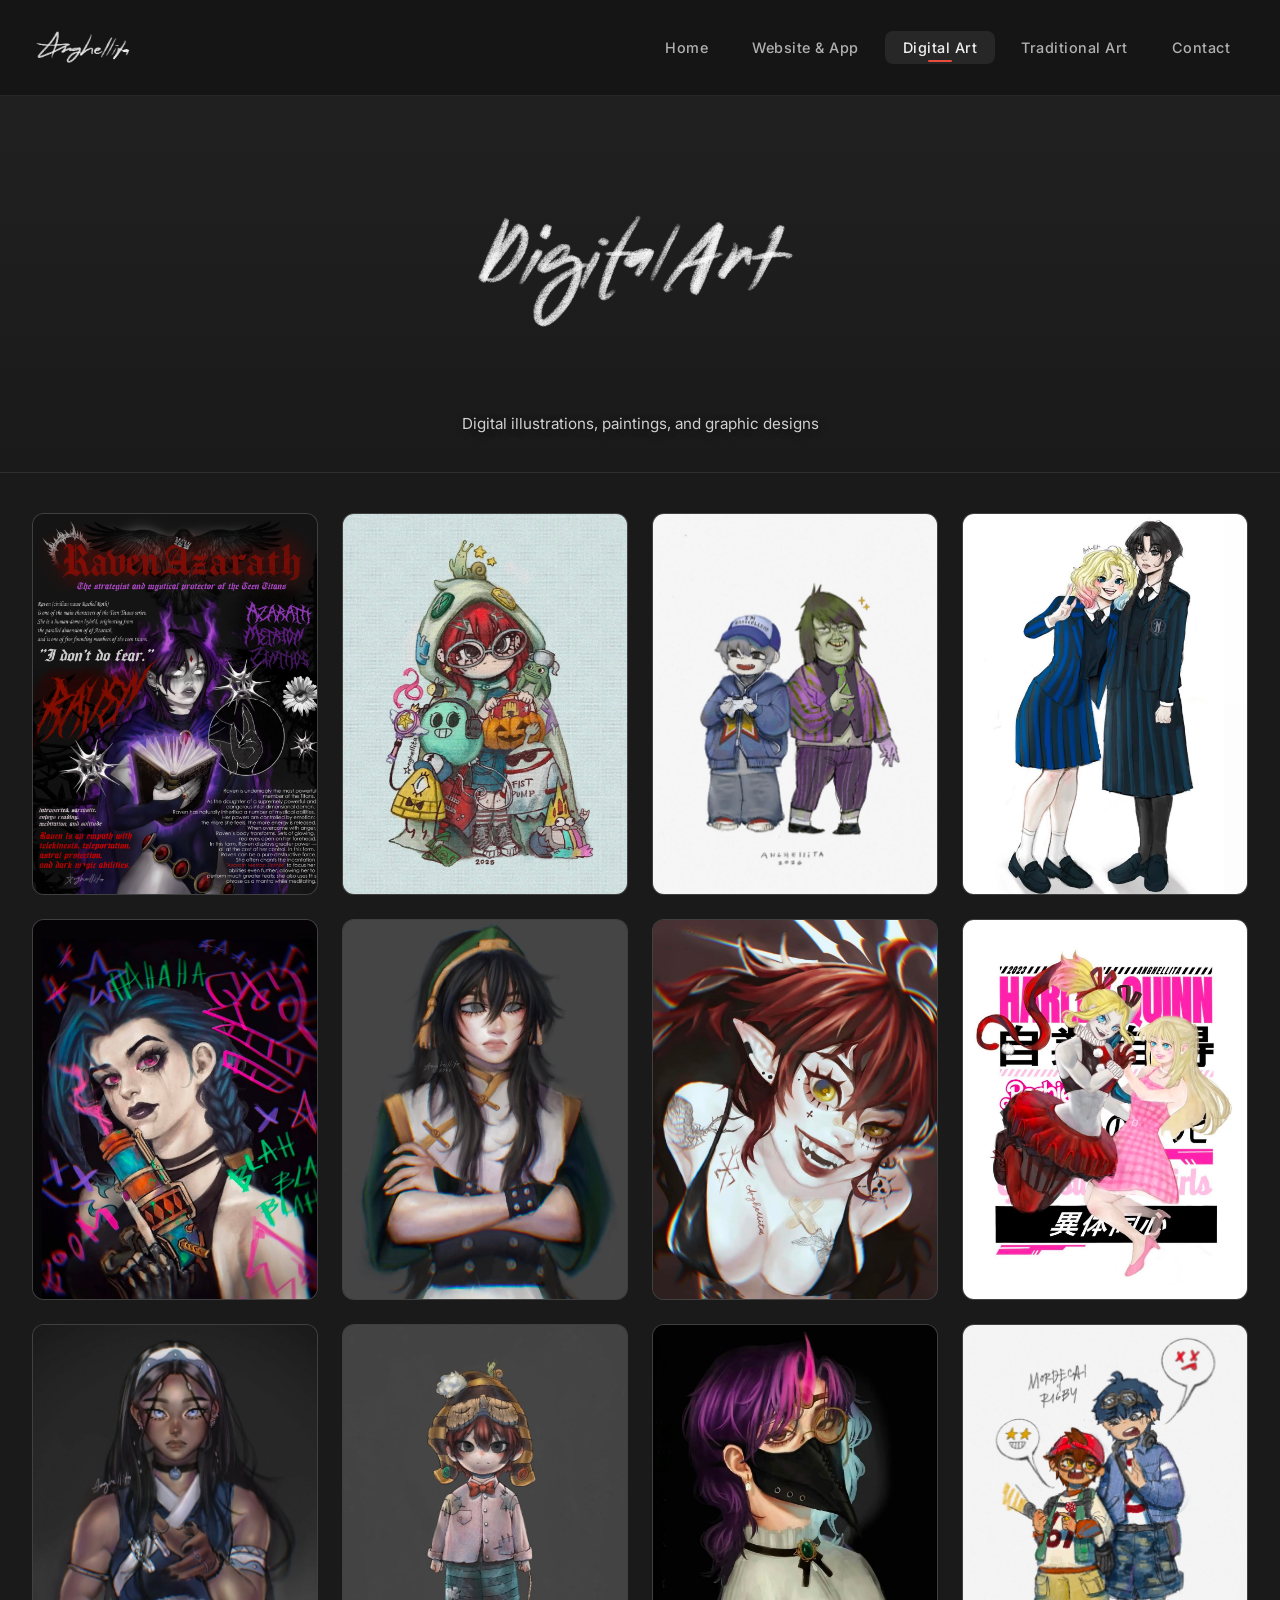
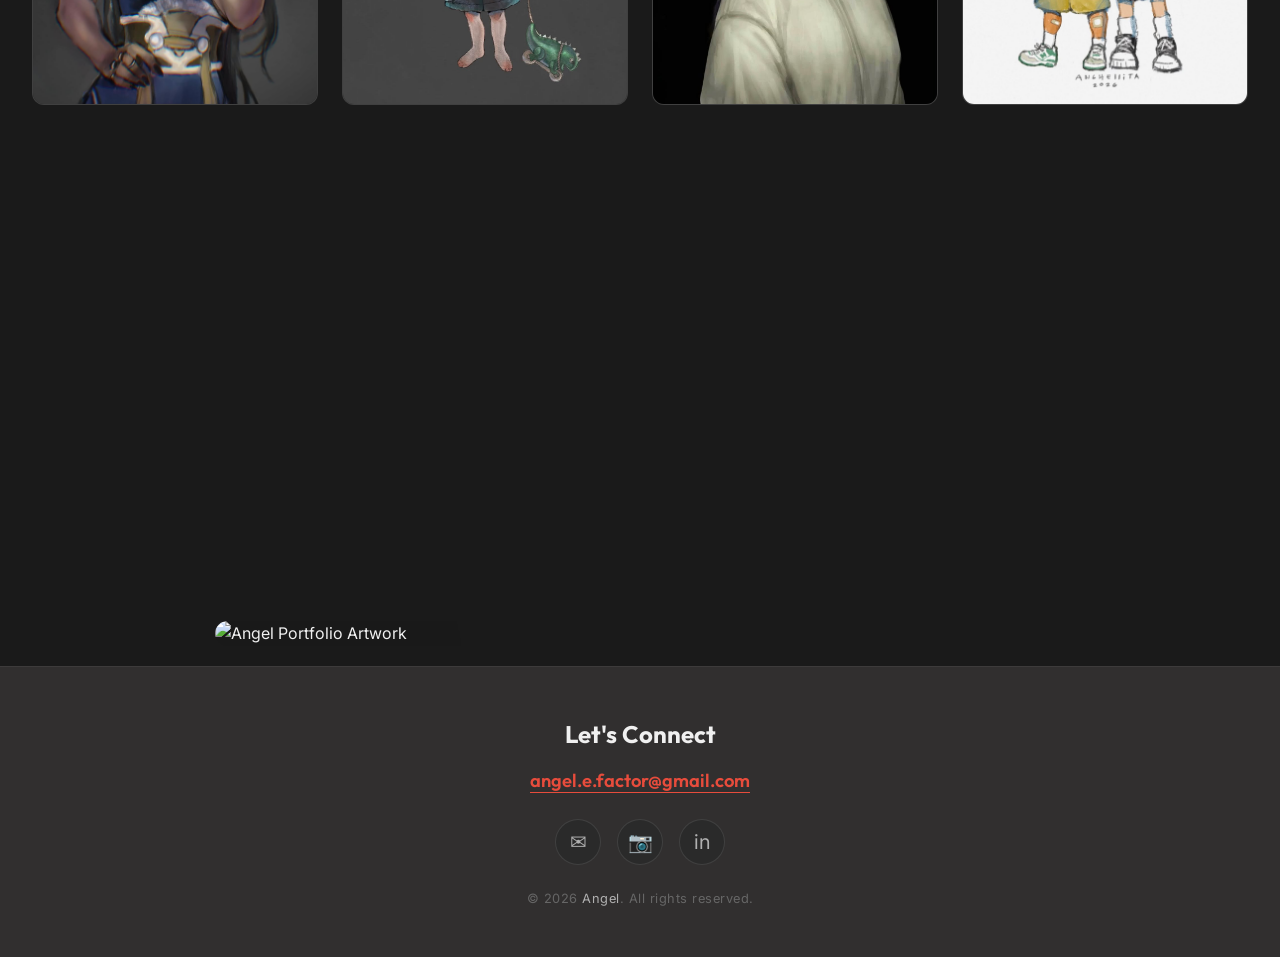
==== digitalart.html @ 09c29814 "Remove click to flip hint badge badge and position Download My CV button directly below WORK WITH ME" ====
<!DOCTYPE html>
<html lang="en">
<head>
  <meta charset="UTF-8">
  <meta name="viewport" content="width=device-width, initial-scale=1.0">
  <title>Digital Art — Angel's Portfolio</title>
  <meta name="description" content="Digital art and illustrations by Angel. Explore a collection of digital paintings, graphic designs, and creative artwork.">
  <link rel="stylesheet" href="styles.css">
</head>
<body>

  <!-- Clean Preloader Loading State -->
  <div class="site-loader" id="siteLoader">
    <div class="loader-content">
      <img src="logo.png" alt="Angel Portfolio" class="loader-logo">
      <div class="loader-bar-bg">
        <div class="loader-bar-fill" id="loaderBarFill"></div>
      </div>
    </div>
  </div>

  <!-- Scroll Progress Bar -->
  <div class="scroll-progress-bar" id="scrollProgressBar"></div>

  <!-- Page Transition Overlay -->
  <div class="page-transition active" id="pageTransition"></div>

  <!-- Navigation -->
  <nav class="navbar" id="navbar">
    <a href="index.html" class="nav-logo">
      <img src="logo.png" alt="Anghellita Logo">
    </a>
    <button class="nav-toggle" id="navToggle" aria-label="Toggle navigation">
      <span></span><span></span><span></span>
    </button>
    <ul class="nav-links" id="navLinks">
      <li><a href="index.html">Home</a></li>
      <li><a href="webapps.html">Website &amp; App</a></li>
      <li><a href="digitalart.html">Digital Art</a></li>
      <li><a href="tradart.html">Traditional Art</a></li>
      <li><a href="#contact">Contact</a></li>
    </ul>
  </nav>
  <div class="nav-overlay" id="navOverlay"></div>

  <!-- Page Header (Clean Dark Theme, Checkered background removed) -->
  <section class="page-header">
    <div class="container">
      <img src="digitalart.png" alt="Digital Art" class="page-title-img">
      <p class="page-subtitle">Digital illustrations, paintings, and graphic designs</p>
    </div>
  </section>

  <!-- Gallery (Uniform Portrait Rectangle Cards 3:4) -->
  <section class="gallery-section">
    <div class="container">
      <div class="gallery-grid">
        <div class="gallery-item">
          <img src="digitalart/FACTOR, ANGEL E. (Infographic).png" alt="Digital Art — Infographic" loading="lazy">
          <div class="gallery-overlay"><span class="gallery-icon">⊕</span></div>
        </div>
        <div class="gallery-item">
          <img src="digitalart/751870302_1735036920959253_785918651566794023_n (1).jpg" alt="Digital Art — Piece 1" loading="lazy">
          <div class="gallery-overlay"><span class="gallery-icon">⊕</span></div>
        </div>
        <div class="gallery-item">
          <img src="digitalart/752229911_1011409001867900_5575109915300829182_n.jpg" alt="Digital Art — Piece 2" loading="lazy">
          <div class="gallery-overlay"><span class="gallery-icon">⊕</span></div>
        </div>
        <div class="gallery-item">
          <img src="digitalart/752488455_1561869572015226_242428402772888038_n.jpg" alt="Digital Art — Piece 3" loading="lazy">
          <div class="gallery-overlay"><span class="gallery-icon">⊕</span></div>
        </div>
        <div class="gallery-item">
          <img src="digitalart/753192496_1030258563036211_7331217399081827104_n.jpg" alt="Digital Art — Piece 4" loading="lazy">
          <div class="gallery-overlay"><span class="gallery-icon">⊕</span></div>
        </div>
        <div class="gallery-item">
          <img src="digitalart/753237003_1965200430847353_6088212428275406291_n.jpg" alt="Digital Art — Piece 5" loading="lazy">
          <div class="gallery-overlay"><span class="gallery-icon">⊕</span></div>
        </div>
        <div class="gallery-item">
          <img src="digitalart/753237011_27670069512687367_4427693221872201930_n.jpg" alt="Digital Art — Piece 6" loading="lazy">
          <div class="gallery-overlay"><span class="gallery-icon">⊕</span></div>
        </div>
        <div class="gallery-item">
          <img src="digitalart/753254827_867528629485807_3372094008049904304_n.jpg" alt="Digital Art — Piece 7" loading="lazy">
          <div class="gallery-overlay"><span class="gallery-icon">⊕</span></div>
        </div>
        <div class="gallery-item">
          <img src="digitalart/753306083_1735280720837123_4720954455796951123_n.jpg" alt="Digital Art — Piece 8" loading="lazy">
          <div class="gallery-overlay"><span class="gallery-icon">⊕</span></div>
        </div>
        <div class="gallery-item">
          <img src="digitalart/753336823_1377279753816234_268375224504184215_n (1).jpg" alt="Digital Art — Piece 9" loading="lazy">
          <div class="gallery-overlay"><span class="gallery-icon">⊕</span></div>
        </div>
        <div class="gallery-item">
          <img src="digitalart/753772703_3004881563196371_3572678782308603577_n.jpg" alt="Digital Art — Piece 10" loading="lazy">
          <div class="gallery-overlay"><span class="gallery-icon">⊕</span></div>
        </div>
        <div class="gallery-item">
          <img src="digitalart/754201753_1387000220240175_8005960772202071360_n.jpg" alt="Digital Art — Piece 11" loading="lazy">
          <div class="gallery-overlay"><span class="gallery-icon">⊕</span></div>
        </div>
        <div class="gallery-item">
          <img src="digitalart/754797805_1082796271136167_5611183312485853163_n.jpg" alt="Digital Art — Piece 12" loading="lazy">
          <div class="gallery-overlay"><span class="gallery-icon">⊕</span></div>
        </div>
        <div class="gallery-item">
          <img src="digitalart/755472241_2726712851055732_3615470246810073949_n.jpg" alt="Digital Art — Piece 13" loading="lazy">
          <div class="gallery-overlay"><span class="gallery-icon">⊕</span></div>
        </div>
        <div class="gallery-item">
          <img src="digitalart/755689738_1050136520801708_8153825365752690838_n.jpg" alt="Digital Art — Piece 14" loading="lazy">
          <div class="gallery-overlay"><span class="gallery-icon">⊕</span></div>
        </div>
        <div class="gallery-item">
          <img src="digitalart/756219144_1838031737522330_5436934127884413250_n.jpg" alt="Digital Art — Piece 15" loading="lazy">
          <div class="gallery-overlay"><span class="gallery-icon">⊕</span></div>
        </div>
      </div>
    </div>
  </section>

  <!-- Footer with Flippable 3D Contact Card -->
  <footer class="footer" id="contact">
    <div class="footer-image-wrapper">
      <div class="footer-flip-card" id="footerFlipCard" title="Click to flip contact card">
        <div class="footer-flip-card-inner">
          
          <!-- Front Face: asset/8.png -->
          <div class="footer-card-front">
            <img src="asset/8.png" alt="Angel Portfolio Artwork" class="footer-card-img" loading="lazy">
          </div>
          
          <!-- Back Face: asset/contact.png + Download CV Button directly below WORK WITH ME text -->
          <div class="footer-card-back">
            <img src="asset/contact.png" alt="Angel Contact Card — angel.e.factor@gmail.com" class="footer-card-img" loading="lazy">
            
            <!-- Download CV Interactive Button -->
            <div class="contact-card-overlay">
              <a href="Angel_Factor_CV.pdf" download="Angel_Factor_CV.pdf" class="contact-card-cv-btn" title="Download Angel Factor's CV">
                <span>📥</span> Download My CV
              </a>
            </div>
          </div>

        </div>
      </div>
    </div>

    <div class="footer-contact">
      <h2 class="footer-contact-title">Let's Connect</h2>
      <a href="mailto:angel.e.factor@gmail.com" class="footer-email-link">angel.e.factor@gmail.com</a>
      <div class="footer-socials">
        <a href="mailto:angel.e.factor@gmail.com" class="footer-social-link" aria-label="Email" title="Email: angel.e.factor@gmail.com">✉</a>
        <a href="https://www.instagram.com/nglfctr/" target="_blank" rel="noopener" class="footer-social-link" aria-label="Instagram" title="Instagram: @nglfctr">📷</a>
        <a href="https://www.linkedin.com/in/angelfactor" target="_blank" rel="noopener" class="footer-social-link" aria-label="LinkedIn" title="LinkedIn: Angel Factor">in</a>
      </div>
      <p class="footer-copyright">&copy; 2026 <a href="index.html">Angel</a>. All rights reserved.</p>
    </div>
  </footer>

  <!-- Lightbox -->
  <div class="lightbox" id="lightbox">
    <button class="lightbox-close" id="lightboxClose" aria-label="Close">✕</button>
    <button class="lightbox-nav lightbox-prev" id="lightboxPrev" aria-label="Previous">‹</button>
    <button class="lightbox-nav lightbox-next" id="lightboxNext" aria-label="Next">›</button>
    <div class="lightbox-content" id="lightboxContent">
      <img class="lightbox-img" id="lightboxImg" src="" alt="Full-size image">
    </div>
    <span class="lightbox-counter" id="lightboxCounter"></span>
    <span class="lightbox-scroll-hint" id="lightboxScrollHint" style="display:none;">↕ Scroll to see full image</span>
  </div>

  <script src="script.js"></script>
</body>
</html>
---- styles.css ----
/* ============================================================
   PORTFOLIO — Global Stylesheet
   Design: Sleek dark theme, scrapbook aesthetic, portrait grid
   ============================================================ */

/* ===== IMPORTS ===== */
@import url('https://fonts.googleapis.com/css2?family=Outfit:wght@300;400;500;600;700;800;900&family=Inter:wght@300;400;500;600&family=Montserrat:wght@400;600;700;800&family=Nothing+You+Could+Do&display=swap');

/* ===== CUSTOM PROPERTIES ===== */
:root {
  /* Colors */
  --bg-primary: #1a1a1a;
  --bg-secondary: #312f2f;
  --bg-card: #2a2a2a;
  --bg-card-hover: #333333;
  --primary: #c0392b;
  --primary-light: #e74c3c;
  --primary-glow: rgba(192, 57, 43, 0.3);
  --accent-pink: #e84393;
  --accent-coral: #ff6b6b;
  --accent-warm: #fd9644;
  --text-primary: #f0f0f0;
  --text-secondary: #b0b0b0;
  --text-muted: #666666;
  --border: rgba(255, 255, 255, 0.06);
  --border-light: rgba(255, 255, 255, 0.1);

  /* Typography */
  --font-heading: 'Outfit', sans-serif;
  --font-body: 'Inter', sans-serif;

  /* Spacing */
  --nav-height: 96px;
  --section-py: 70px;
  --container-max: 1400px;
  --container-px: 32px;
  --gap: 20px;
  --gap-lg: 24px;

  /* Effects */
  --glass-bg: rgba(20, 20, 20, 0.88);
  --glass-border: rgba(255, 255, 255, 0.08);
  --glass-blur: 24px;
  --radius: 12px;
  --radius-lg: 20px;
  --radius-sm: 8px;
  --shadow: 0 8px 32px rgba(0, 0, 0, 0.5);
  --shadow-sm: 0 4px 16px rgba(0, 0, 0, 0.3);
  --shadow-glow: 0 0 40px rgba(192, 57, 43, 0.15);
  --transition: 0.3s cubic-bezier(0.4, 0, 0.2, 1);
  --transition-slow: 0.5s cubic-bezier(0.4, 0, 0.2, 1);
}

/* ===== RESET & BASE ===== */
*,
*::before,
*::after {
  margin: 0;
  padding: 0;
  box-sizing: border-box;
}

html {
  scroll-behavior: smooth;
  -webkit-font-smoothing: antialiased;
  -moz-osx-font-smoothing: grayscale;
}

body {
  font-family: var(--font-body);
  background: var(--bg-primary);
  color: var(--text-primary);
  line-height: 1.6;
  overflow-x: hidden;
}

img {
  display: block;
  max-width: 100%;
  height: auto;
}

a {
  color: inherit;
  text-decoration: none;
}

ul {
  list-style: none;
}

/* Custom Scrollbar (Dark Red) */
::-webkit-scrollbar {
  width: 10px;
}

::-webkit-scrollbar-track {
  background: var(--bg-primary);
}

::-webkit-scrollbar-thumb {
  background: linear-gradient(180deg, #660000, #b50707, #8b0000);
  border-radius: 5px;
  border: 2px solid var(--bg-primary);
}

::-webkit-scrollbar-thumb:hover {
  background: linear-gradient(180deg, #b50707, #e74c3c, #b50707);
}

/* ===== SCROLL PROGRESS BAR (BLOOD RED) ===== */
.scroll-progress-bar {
  position: fixed;
  top: 0;
  left: 0;
  height: 4px;
  background: linear-gradient(90deg, #660000, #8b0000, #b50707, #8b0000);
  width: 0%;
  z-index: 1000;
  transition: width 0.1s linear;
  box-shadow: 0 0 12px rgba(181, 7, 7, 0.9);
}

/* ===== SITE PRELOADER / LOADING STATE ===== */
.site-loader {
  position: fixed;
  inset: 0;
  z-index: 10000;
  background: #151515;
  display: flex;
  flex-direction: column;
  align-items: center;
  justify-content: center;
  transition: opacity 0.6s cubic-bezier(0.4, 0, 0.2, 1), visibility 0.6s ease;
}

.site-loader.hidden {
  opacity: 0;
  visibility: hidden;
  pointer-events: none;
}

.loader-content {
  text-align: center;
  display: flex;
  flex-direction: column;
  align-items: center;
  gap: 20px;
}

.loader-logo {
  height: 80px;
  width: auto;
  filter: brightness(0) invert(1);
  animation: loaderPulse 1.8s ease-in-out infinite alternate;
}

@keyframes loaderPulse {
  from {
    transform: scale(0.96);
    filter: brightness(0) invert(1) drop-shadow(0 0 10px rgba(231, 76, 60, 0.2));
  }
  to {
    transform: scale(1.04);
    filter: brightness(0) invert(1) drop-shadow(0 0 25px rgba(231, 76, 60, 0.7));
  }
}

.loader-spinner-wrap {
  position: relative;
  width: 64px;
  height: 64px;
  display: flex;
  align-items: center;
  justify-content: center;
}

.loader-spinner {
  width: 56px;
  height: 56px;
  border: 3px solid rgba(255, 255, 255, 0.08);
  border-top-color: var(--primary-light);
  border-right-color: var(--accent-pink);
  border-radius: 50%;
  animation: loaderSpin 0.9s linear infinite;
}

@keyframes loaderSpin {
  to { transform: rotate(360deg); }
}

.loader-text {
  font-family: var(--font-heading);
  font-size: 0.85rem;
  font-weight: 600;
  letter-spacing: 2px;
  color: rgba(255, 255, 255, 0.7);
  text-transform: uppercase;
}

.loader-bar-bg {
  width: 180px;
  height: 4px;
  background: rgba(255, 255, 255, 0.1);
  border-radius: 2px;
  overflow: hidden;
}

.loader-bar-fill {
  height: 100%;
  width: 0%;
  background: linear-gradient(90deg, #660000, #8b0000, #b50707);
  box-shadow: 0 0 10px rgba(181, 7, 7, 0.8);
  transition: width 0.2s linear;
}

/* ===== PAGE TRANSITION OVERLAY ===== */
.page-transition {
  position: fixed;
  inset: 0;
  z-index: 9999;
  background: var(--bg-primary);
  pointer-events: none;
  opacity: 0;
  transition: opacity 0.4s cubic-bezier(0.4, 0, 0.2, 1);
}

.page-transition.active {
  opacity: 1;
  pointer-events: all;
}

/* Page enter animation */
.page-loaded .hero-bg-section,
.page-loaded .specialist-section,
.page-loaded .page-header,
.page-loaded .gallery-section,
.page-loaded .footer,
.page-loaded .explore-section {
  animation: fadeSlideUp 0.7s cubic-bezier(0.22, 1, 0.36, 1) both;
}

.page-loaded .hero-bg-section { animation-delay: 0.05s; }
.page-loaded .specialist-section { animation-delay: 0.12s; }
.page-loaded .explore-section { animation-delay: 0.2s; }
.page-loaded .page-header { animation-delay: 0.05s; }
.page-loaded .gallery-section { animation-delay: 0.15s; }
.page-loaded .footer { animation-delay: 0.25s; }

@keyframes fadeSlideUp {
  from {
    opacity: 0;
    transform: translateY(25px);
  }
  to {
    opacity: 1;
    transform: translateY(0);
  }
}

/* ===== UTILITIES ===== */
.container {
  width: 100%;
  max-width: var(--container-max);
  margin: 0 auto;
  padding: 0 var(--container-px);
}

.sr-only {
  position: absolute;
  width: 1px;
  height: 1px;
  padding: 0;
  margin: -1px;
  overflow: hidden;
  clip: rect(0, 0, 0, 0);
  border: 0;
}

/* ===== NAVIGATION ===== */
.navbar {
  position: fixed;
  top: 0;
  left: 0;
  right: 0;
  height: var(--nav-height);
  display: flex;
  align-items: center;
  justify-content: space-between;
  padding: 0 var(--container-px);
  background: var(--glass-bg);
  backdrop-filter: blur(var(--glass-blur));
  -webkit-backdrop-filter: blur(var(--glass-blur));
  border-bottom: 1px solid var(--glass-border);
  z-index: 900;
  transition: var(--transition);
}

.navbar.scrolled {
  background: rgba(10, 10, 10, 0.95);
  box-shadow: var(--shadow-sm);
}

/* Bigger Logo as image */
.nav-logo {
  display: flex;
  align-items: center;
  transition: var(--transition);
  padding: 6px 0;
}

.nav-logo img {
  height: 72px;
  width: auto;
  filter: brightness(0) invert(1);
  transition: var(--transition);
}

.nav-logo:hover img {
  filter: brightness(0) invert(1) drop-shadow(0 0 12px rgba(231, 76, 60, 0.6));
  transform: scale(1.06);
}

.nav-links {
  display: flex;
  align-items: center;
  gap: 8px;
}

.nav-links a {
  font-family: var(--font-body);
  font-size: 0.9rem;
  font-weight: 500;
  letter-spacing: 0.5px;
  padding: 8px 18px;
  border-radius: var(--radius-sm);
  color: var(--text-secondary);
  transition: var(--transition);
  position: relative;
}

.nav-links a:hover,
.nav-links a.active {
  color: var(--text-primary);
  background: rgba(255, 255, 255, 0.08);
}

.nav-links a.active::after {
  content: '';
  position: absolute;
  bottom: 2px;
  left: 50%;
  transform: translateX(-50%);
  width: 24px;
  height: 2px;
  background: var(--primary-light);
  border-radius: 1px;
}

/* Hamburger */
.nav-toggle {
  display: none;
  flex-direction: column;
  gap: 5px;
  background: none;
  border: none;
  cursor: pointer;
  padding: 8px;
  z-index: 1001;
}

.nav-toggle span {
  display: block;
  width: 24px;
  height: 2px;
  background: var(--text-primary);
  border-radius: 2px;
  transition: var(--transition);
  transform-origin: center;
}

.nav-toggle.open span:nth-child(1) {
  transform: rotate(45deg) translate(5px, 5px);
}

.nav-toggle.open span:nth-child(2) {
  opacity: 0;
  transform: scaleX(0);
}

.nav-toggle.open span:nth-child(3) {
  transform: rotate(-45deg) translate(5px, -5px);
}

/* ===== NEW HERO SECTION (herosectionbg.png + 10.png Wiggle - BIGGER) ===== */
.hero-bg-section {
  min-height: 90vh;
  width: 100%;
  padding-top: calc(var(--nav-height) + 20px);
  padding-bottom: 60px;
  display: flex;
  align-items: center;
  justify-content: center;
  background: url('asset/herosectionbg.png') center/cover no-repeat;
  position: relative;
  overflow: hidden;
  z-index: 1;
  opacity: 0;
}

.hero-center-wrapper {
  position: relative;
  z-index: 2;
  text-align: center;
  max-width: 1200px;
  width: 100%;
  padding: 0 20px;
}

.hero-center-img {
  max-width: 1100px;
  width: 100%;
  height: auto;
  display: block;
  margin: 0 auto;
  filter: drop-shadow(0 25px 50px rgba(0, 0, 0, 0.6));
  animation: heroWiggle 4s ease-in-out infinite;
  transform-origin: center center;
  will-change: transform;
}

.hero-center-img:hover {
  animation: heroWiggleFast 0.8s ease-in-out infinite alternate;
}

@keyframes heroWiggle {
  0%, 100% { transform: rotate(0deg) scale(1); }
  25% { transform: rotate(-2.5deg) scale(1.01) translateY(-6px); }
  50% { transform: rotate(2.5deg) scale(1.02) translateY(-2px); }
  75% { transform: rotate(-1.5deg) scale(1.01) translateY(-8px); }
}

@keyframes heroWiggleFast {
  from { transform: rotate(-3.5deg) scale(1.03); }
  to { transform: rotate(3.5deg) scale(1.03); }
}

/* ===== SECOND SECTION WITH POP-UP INTERACTION ===== */
.specialist-section {
  padding: 90px 0 110px;
  background: #312f2f;
  position: relative;
  z-index: 2;
  border-bottom: 1px solid var(--border);
  opacity: 0;
  overflow: hidden;
  transition: opacity 0.8s ease;
}

.specialist-section.revealed {
  opacity: 1;
}

.figma-specialist-container {
  max-width: 1380px;
  margin: 0 auto;
  padding: 0 28px;
  position: relative;
}

/* Compact layout with downward alignment for Education & Toolkit */
.figma-layout-grid {
  display: grid;
  grid-template-columns: 1fr 1.8fr 1fr;
  gap: 0px;
  align-items: center;
}

.figma-left-col {
  opacity: 0;
  transform: translateX(-30px);
  transition: opacity 0.8s cubic-bezier(0.22, 1, 0.36, 1), transform 0.8s cubic-bezier(0.22, 1, 0.36, 1);
  padding-left: 0;
  padding-right: 0;
  z-index: 3;
  margin-top: 70px; /* Moved DOWNWARD */
}

.figma-center-col {
  opacity: 0;
  transform: scale(0.94);
  transition: opacity 0.9s cubic-bezier(0.22, 1, 0.36, 1), transform 0.9s cubic-bezier(0.22, 1, 0.36, 1);
  text-align: center;
  z-index: 2;
}

.figma-right-col {
  opacity: 0;
  transform: translateX(30px);
  transition: opacity 0.8s cubic-bezier(0.22, 1, 0.36, 1), transform 0.8s cubic-bezier(0.22, 1, 0.36, 1);
  padding-left: 0;
  padding-right: 0;
  z-index: 3;
  margin-top: 70px; /* Moved DOWNWARD */
}

.specialist-section.revealed .figma-left-col,
.specialist-section.revealed .figma-right-col {
  opacity: 1;
  transform: translateX(0);
}

.specialist-section.revealed .figma-center-col {
  opacity: 1;
  transform: scale(1);
}

/* Headers with White Title Text & Dark Red Vector Line */
.figma-header-wrap {
  position: relative;
  margin-bottom: 24px;
  width: 100%;
}

.figma-header-title {
  color: #ffffff; /* White Title Text */
  font-family: 'Montserrat', sans-serif;
  font-size: 32px;
  font-weight: 800;
  line-height: 1.15;
  letter-spacing: -0.5px;
  text-shadow: 0 2px 10px rgba(0, 0, 0, 0.4);
}

.figma-vector-line {
  display: flex;
  align-items: center;
  margin-top: 6px;
  position: relative;
  width: 100%;
}

/* Circle at end of lines removed as requested */
.figma-dot {
  display: none !important;
}

.figma-line {
  height: 2px;
  background: #b50707; /* Dark Red Vector Line */
  box-shadow: 0 0 8px rgba(181, 7, 7, 0.6);
  width: 0;
  flex-grow: 0;
  transition: flex-grow 1s cubic-bezier(0.22, 1, 0.36, 1);
}

.figma-vector-line.right { justify-content: flex-start; }
.figma-vector-line.right .figma-line { margin-left: 0; margin-right: 0; }
.specialist-section.revealed .figma-vector-line.right .figma-line { flex-grow: 1; }

.figma-vector-line.left { justify-content: flex-end; }
.figma-vector-line.left .figma-line { margin-right: 0; margin-left: 0; }
.specialist-section.revealed .figma-vector-line.left .figma-line { flex-grow: 1; }

/* Interactive Education List — Container Removed for Clean Text Aesthetic */
.figma-edu-block { margin-bottom: 48px; }
.figma-edu-list { display: flex; flex-direction: column; gap: 24px; }

.figma-edu-item {
  display: flex;
  gap: 18px;
  align-items: flex-start;
  padding: 4px 0;
  background: transparent;
  border: none;
  cursor: pointer;
  position: relative;
  transition: transform 0.35s ease;
}

.figma-edu-item:hover {
  background: transparent;
  border-color: transparent;
  transform: translateX(6px);
  box-shadow: none;
}

.figma-edu-years {
  font-family: 'Montserrat', sans-serif;
  font-size: 15px;
  font-weight: 700;
  color: #ffffff;
  line-height: 1.25;
  min-width: 44px;
  display: flex;
  flex-direction: column;
}

/* Align 2022 & 2026 downward to align with STI school header */
.figma-edu-item:nth-child(2) .figma-edu-years {
  margin-top: 3px;
}

.figma-edu-school {
  color: #f0e5e5;
  font-family: 'Montserrat', sans-serif;
  font-size: 22px;
  font-weight: 700;
  line-height: 1.25;
}

.figma-edu-strand {
  color: #cfcfcf;
  font-family: 'Montserrat', sans-serif;
  font-size: 14px;
  font-weight: 400;
  line-height: 1.35;
  margin-top: 6px;
}

.figma-edu-honors {
  color: #ffffff;
  font-family: 'Nothing You Could Do', cursive, sans-serif;
  font-size: 18px;
  font-weight: 400;
  line-height: 1.35;
  margin-top: 6px;
}

/* WIDE LANDSCAPE Languages & Frameworks Banner under TECH SPECIALIST.png — Moved UPWARDS */
.figma-lang-block.center-lang-block {
  margin-top: -24px; /* Moved UPWARDS directly under TECH SPECIALIST.png */
  margin-left: 0;
  width: 100%;
  display: flex;
  flex-direction: column;
  align-items: center;
  text-align: center;
}

.center-header-wrap {
  display: flex;
  flex-direction: column;
  align-items: center;
  margin-bottom: 14px;
}

.figma-vector-line.center-line {
  justify-content: center;
  max-width: 400px;
  position: relative;
}

.figma-vector-line.center-line .figma-line {
  margin: 0 8px;
}

.specialist-section.revealed .figma-vector-line.center-line .figma-line {
  flex-grow: 1;
}

.figma-lang-grid.center-lang-grid {
  display: flex;
  flex-wrap: wrap;
  justify-content: center;
  gap: 10px 14px;
  max-width: 880px; /* Wide Landscape Banner */
  margin: 12px auto 0;
  text-align: center;
}

.center-lang-grid .figma-lang-col {
  display: flex;
  flex-direction: column;
  align-items: center;
}

.figma-lang-grid {
  display: grid;
  grid-template-columns: 120px 160px;
  gap: 16px;
  color: #f0e5e5;
  font-family: 'Montserrat', sans-serif;
  font-size: 15px;
  font-weight: 600;
  line-height: 1.6;
  margin-top: 16px;
}

.figma-lang-col div {
  padding: 6px 14px;
  border-radius: 8px;
  background: rgba(255, 255, 255, 0.03);
  border: 1px solid rgba(255, 255, 255, 0.05);
  cursor: pointer;
  transition: all 0.3s cubic-bezier(0.34, 1.56, 0.64, 1);
  display: inline-block;
  margin-bottom: 6px;
}

.figma-lang-col div:hover {
  background: var(--primary);
  color: #ffffff;
  border-color: var(--primary-light);
  transform: translateY(-3px) scale(1.08);
  box-shadow: 0 8px 20px rgba(192, 57, 43, 0.4);
}

/* Tech Specialist Center Artwork */
.tech-specialist-2 {
  width: 100%;
  max-width: 920px;
  height: auto;
  display: block;
  margin: 0 auto;
  object-fit: cover;
  filter: drop-shadow(0 30px 65px rgba(0, 0, 0, 0.85));
  animation: floatSpecialist 5s ease-in-out infinite;
  transition: transform 0.6s cubic-bezier(0.22, 1, 0.36, 1), filter 0.6s ease;
}

.tech-specialist-2:hover {
  transform: scale(1.05) rotate(1deg);
  filter: drop-shadow(0 35px 70px rgba(231, 76, 60, 0.5));
}

@keyframes floatSpecialist {
  0%, 100% { transform: translateY(0); }
  50% { transform: translateY(-12px); }
}

/* Toolkit Image Interactive Card */
.figma-toolkit-wrap {
  display: flex;
  flex-direction: column;
  align-items: flex-start;
}

.figma-toolkit-wrap .figma-header-wrap { max-width: 220px; }
.specialist-section.revealed .figma-toolkit-wrap .figma-line { flex-grow: 0; width: 140px; }

.figma-toolkit-img {
  max-width: 220px;
  width: 100%;
  height: auto;
  display: block;
  margin-top: 6px;
  filter: drop-shadow(0 12px 28px rgba(0, 0, 0, 0.6));
  transition: transform 0.5s cubic-bezier(0.34, 1.56, 0.64, 1), filter 0.5s ease;
  animation: floatToolkit 6s ease-in-out infinite;
  cursor: pointer;
}

.figma-toolkit-img:hover {
  transform: scale(1.1) translateY(-6px);
  filter: drop-shadow(0 25px 45px rgba(231, 76, 60, 0.5));
}

@keyframes floatToolkit {
  0%, 100% { transform: translateY(0); }
  50% { transform: translateY(-6px); }
}

/* ===== POP-UP MODAL CARD FOR PROGRESS SCROLL DATA ===== */
.info-popup-modal {
  position: fixed;
  inset: 0;
  z-index: 3000;
  background: rgba(0, 0, 0, 0.85);
  backdrop-filter: blur(16px);
  -webkit-backdrop-filter: blur(16px);
  display: flex;
  align-items: center;
  justify-content: center;
  opacity: 0;
  visibility: hidden;
  transition: opacity 0.35s ease, visibility 0.35s ease;
}

.info-popup-modal.active {
  opacity: 1;
  visibility: visible;
}

.info-popup-card {
  background: var(--bg-card);
  border: 1px solid var(--border-light);
  border-radius: var(--radius-lg);
  padding: 36px 40px;
  max-width: 520px;
  width: 90vw;
  max-height: 85vh;
  overflow-y: auto;
  position: relative;
  box-shadow: 0 25px 60px rgba(0, 0, 0, 0.8), 0 0 35px var(--primary-glow);
  transform: scale(0.85) translateY(20px);
  transition: transform 0.4s cubic-bezier(0.34, 1.56, 0.64, 1);
  touch-action: manipulation;
}

.info-popup-modal.active .info-popup-card {
  transform: scale(1) translateY(0);
}

.info-popup-close {
  position: absolute;
  top: 16px;
  right: 18px;
  width: 36px;
  height: 36px;
  border-radius: 50%;
  background: rgba(255, 255, 255, 0.1);
  border: 1px solid rgba(255, 255, 255, 0.15);
  color: #fff;
  font-size: 1.2rem;
  cursor: pointer;
  display: flex;
  align-items: center;
  justify-content: center;
  transition: var(--transition);
}

.info-popup-close:hover {
  background: var(--primary);
  transform: rotate(90deg);
}

.info-popup-badge {
  display: inline-block;
  font-size: 0.75rem;
  font-weight: 700;
  letter-spacing: 1px;
  text-transform: uppercase;
  color: var(--primary-light);
  background: rgba(231, 76, 60, 0.15);
  padding: 4px 12px;
  border-radius: 20px;
  margin-bottom: 12px;
  border: 1px solid rgba(231, 76, 60, 0.3);
}

.info-popup-title {
  font-family: var(--font-heading);
  font-size: 1.6rem;
  font-weight: 800;
  color: #ffffff;
  margin-bottom: 8px;
  line-height: 1.25;
}

.info-popup-subtitle {
  font-size: 0.95rem;
  color: rgba(255, 255, 255, 0.7);
  margin-bottom: 16px;
  font-weight: 500;
}

.info-popup-body {
  font-size: 0.9rem;
  color: var(--text-secondary);
  line-height: 1.65;
}

/* ===== EXPLORE SECTION (Home page interactive cards) ===== */
.explore-section {
  padding: 80px 0 80px;
  background: var(--bg-primary);
  opacity: 0;
  position: relative;
  z-index: 2;
  clear: both;
}

.explore-heading {
  font-family: var(--font-heading);
  font-size: clamp(1.6rem, 3vw, 2.2rem);
  font-weight: 700;
  text-align: center;
  color: var(--text-primary);
  margin-bottom: 48px;
  letter-spacing: -0.5px;
}

.explore-heading span {
  background: linear-gradient(135deg, var(--primary-light), var(--accent-pink));
  -webkit-background-clip: text;
  -webkit-text-fill-color: transparent;
  background-clip: text;
}

.explore-grid {
  display: grid;
  grid-template-columns: repeat(3, 1fr);
  gap: 24px;
  max-width: 1100px;
  margin: 0 auto;
}

.explore-card {
  position: relative;
  border-radius: var(--radius-lg);
  overflow: hidden;
  cursor: pointer;
  aspect-ratio: 3 / 4;
  background: var(--bg-card);
  border: 1px solid var(--border-light);
  transition: transform 0.5s cubic-bezier(0.22, 1, 0.36, 1),
              box-shadow 0.5s cubic-bezier(0.22, 1, 0.36, 1);
}

.explore-card:hover {
  transform: translateY(-8px) scale(1.02);
  box-shadow: 0 20px 60px rgba(0, 0, 0, 0.5), 0 0 30px var(--primary-glow);
}

.explore-card-bg {
  position: absolute;
  inset: 0;
  display: grid;
  grid-template-rows: repeat(2, 1fr);
  gap: 6px;
  padding: 6px;
  opacity: 0.35;
  transition: opacity 0.5s ease;
}

.explore-card:hover .explore-card-bg {
  opacity: 0.55;
}

.explore-card-bg img {
  width: 100%;
  height: 100%;
  object-fit: cover;
  border-radius: var(--radius-sm);
}

.explore-card-overlay {
  position: absolute;
  inset: 0;
  background: linear-gradient(
    180deg,
    rgba(26, 26, 26, 0.3) 0%,
    rgba(26, 26, 26, 0.88) 100%
  );
  display: flex;
  flex-direction: column;
  align-items: center;
  justify-content: center;
  padding: 24px;
  transition: background 0.5s ease;
}

.explore-card:hover .explore-card-overlay {
  background: linear-gradient(
    180deg,
    rgba(26, 26, 26, 0.1) 0%,
    rgba(26, 26, 26, 0.78) 100%
  );
}

.explore-card-title {
  max-width: 200px;
  height: auto;
  filter: brightness(0) invert(1);
  margin-bottom: 12px;
  transition: transform 0.5s cubic-bezier(0.22, 1, 0.36, 1);
}

.explore-card:hover .explore-card-title {
  transform: scale(1.1);
}

.explore-card-count {
  font-family: var(--font-body);
  font-size: 0.8rem;
  font-weight: 500;
  color: rgba(255, 255, 255, 0.6);
  letter-spacing: 1px;
  text-transform: uppercase;
  transition: var(--transition);
}

.explore-card:hover .explore-card-count {
  color: rgba(255, 255, 255, 0.9);
}

.explore-card-arrow {
  position: absolute;
  bottom: 20px;
  right: 20px;
  width: 36px;
  height: 36px;
  border-radius: 50%;
  background: rgba(255, 255, 255, 0.1);
  border: 1px solid rgba(255, 255, 255, 0.15);
  display: flex;
  align-items: center;
  justify-content: center;
  color: #fff;
  font-size: 1.1rem;
  opacity: 0;
  transform: translateX(-8px);
  transition: all 0.4s cubic-bezier(0.22, 1, 0.36, 1);
}

.explore-card:hover .explore-card-arrow {
  opacity: 1;
  transform: translateX(0);
}

/* ===== PAGE HEADER ===== */
.page-header {
  padding-top: calc(var(--nav-height) + 36px);
  padding-bottom: 36px;
  text-align: center;
  position: relative;
  overflow: hidden;
  background: linear-gradient(180deg, #222222 0%, #1a1a1a 100%);
  border-bottom: 1px solid var(--border);
  opacity: 0;
}

.page-header::after {
  content: '';
  position: absolute;
  bottom: 0;
  left: 0;
  right: 0;
  height: 30px;
  background: linear-gradient(to bottom, transparent, var(--bg-primary));
  pointer-events: none;
}

.page-title-img {
  max-width: 400px;
  height: auto;
  margin: 0 auto 2px;
  filter: brightness(0) invert(1);
  animation: titleFloat 3s ease-in-out infinite;
}

@keyframes titleFloat {
  0%, 100% { transform: translateY(0); }
  50% { transform: translateY(-4px); }
}

.page-subtitle {
  font-size: 0.95rem;
  font-weight: 400;
  color: rgba(255, 255, 255, 0.8);
  text-shadow: 1px 2px 8px rgba(0, 0, 0, 0.4);
  max-width: 500px;
  margin: 0 auto;
}

/* ===== GALLERY SECTION ===== */
.gallery-section {
  padding: 40px 0 var(--section-py);
  opacity: 0;
}

.gallery-grid {
  display: grid;
  grid-template-columns: repeat(4, 1fr);
  gap: var(--gap-lg);
}

.gallery-item {
  position: relative;
  aspect-ratio: 3 / 4;
  border-radius: var(--radius);
  overflow: hidden;
  cursor: pointer;
  background: var(--bg-card);
  border: 1px solid var(--border-light);
  opacity: 0;
  transform: translateY(30px);
  transition: opacity 0.6s ease, transform 0.6s ease, box-shadow 0.3s ease;
}

.gallery-item.revealed {
  opacity: 1;
  transform: translateY(0);
}

.gallery-item img {
  width: 100%;
  height: 100%;
  object-fit: cover;
  object-position: top center;
  display: block;
  transition: transform 0.5s cubic-bezier(0.4, 0, 0.2, 1);
}

.gallery-overlay {
  position: absolute;
  inset: 0;
  background: linear-gradient(
    to bottom,
    transparent 30%,
    rgba(0, 0, 0, 0.65) 100%
  );
  opacity: 0;
  display: flex;
  align-items: center;
  justify-content: center;
  transition: opacity var(--transition);
}

.gallery-icon {
  width: 48px;
  height: 48px;
  border-radius: 50%;
  background: rgba(255, 255, 255, 0.18);
  backdrop-filter: blur(8px);
  -webkit-backdrop-filter: blur(8px);
  border: 1px solid rgba(255, 255, 255, 0.25);
  display: flex;
  align-items: center;
  justify-content: center;
  color: #fff;
  font-size: 1.4rem;
  transform: scale(0.7);
  transition: transform var(--transition);
}

.gallery-item:hover {
  box-shadow: 0 12px 30px rgba(0, 0, 0, 0.4);
}

.gallery-item:hover img {
  transform: scale(1.08);
}

.gallery-item:hover .gallery-overlay {
  opacity: 1;
}

.gallery-item:hover .gallery-icon {
  transform: scale(1);
}

/* ===== LIGHTBOX ===== */
.lightbox {
  position: fixed;
  inset: 0;
  z-index: 2000;
  background: rgba(0, 0, 0, 0.96);
  display: flex;
  align-items: center;
  justify-content: center;
  opacity: 0;
  visibility: hidden;
  transition: opacity 0.35s ease, visibility 0.35s ease;
}

.lightbox.active {
  opacity: 1;
  visibility: visible;
}

.lightbox-content {
  position: relative;
  max-width: 90vw;
  max-height: 90vh;
  display: flex;
  align-items: center;
  justify-content: center;
}

.lightbox-content.scrollable {
  max-height: 90vh;
  overflow-y: auto;
  overflow-x: hidden;
  align-items: flex-start;
  border-radius: var(--radius);
  scrollbar-width: thin;
  scrollbar-color: rgba(255,255,255,0.3) transparent;
}

.lightbox-content.scrollable::-webkit-scrollbar {
  width: 6px;
}

.lightbox-content.scrollable::-webkit-scrollbar-track {
  background: transparent;
}

.lightbox-content.scrollable::-webkit-scrollbar-thumb {
  background: rgba(255, 255, 255, 0.3);
  border-radius: 3px;
}

.lightbox-img {
  max-width: 90vw;
  max-height: 90vh;
  object-fit: contain;
  border-radius: var(--radius-sm);
  animation: lightboxZoomIn 0.35s ease-out;
}

.lightbox-content.scrollable .lightbox-img {
  max-height: none;
  max-width: min(90vw, 900px);
  width: auto;
}

@keyframes lightboxZoomIn {
  from {
    transform: scale(0.92);
    opacity: 0;
  }
  to {
    transform: scale(1);
    opacity: 1;
  }
}

.lightbox-close {
  position: fixed;
  top: 20px;
  right: 24px;
  width: 44px;
  height: 44px;
  border-radius: 50%;
  background: rgba(255, 255, 255, 0.1);
  backdrop-filter: blur(8px);
  -webkit-backdrop-filter: blur(8px);
  border: 1px solid rgba(255, 255, 255, 0.15);
  color: #fff;
  font-size: 1.5rem;
  cursor: pointer;
  display: flex;
  align-items: center;
  justify-content: center;
  transition: var(--transition);
  z-index: 2002;
}

.lightbox-close:hover {
  background: rgba(255, 255, 255, 0.2);
  transform: rotate(90deg);
}

.lightbox-nav {
  position: fixed;
  top: 50%;
  transform: translateY(-50%);
  width: 48px;
  height: 48px;
  border-radius: 50%;
  background: rgba(255, 255, 255, 0.08);
  backdrop-filter: blur(8px);
  -webkit-backdrop-filter: blur(8px);
  border: 1px solid rgba(255, 255, 255, 0.12);
  color: #fff;
  font-size: 1.3rem;
  cursor: pointer;
  display: flex;
  align-items: center;
  justify-content: center;
  transition: var(--transition);
  z-index: 2002;
}

.lightbox-nav:hover {
  background: rgba(255, 255, 255, 0.18);
}

.lightbox-prev {
  left: 20px;
}

.lightbox-next {
  right: 20px;
}

.lightbox-counter {
  position: fixed;
  bottom: 24px;
  left: 50%;
  transform: translateX(-50%);
  font-family: var(--font-body);
  font-size: 0.85rem;
  font-weight: 500;
  color: rgba(255, 255, 255, 0.6);
  letter-spacing: 1px;
  z-index: 2002;
}

/* Scroll hint for tall images */
.lightbox-scroll-hint {
  position: fixed;
  bottom: 52px;
  left: 50%;
  transform: translateX(-50%);
  font-size: 0.75rem;
  color: rgba(255, 255, 255, 0.4);
  letter-spacing: 0.5px;
  z-index: 2002;
  animation: pulseHint 2s ease-in-out infinite;
}

@keyframes pulseHint {
  0%, 100% { opacity: 0.4; }
  50% { opacity: 0.8; }
}

/* ===== FOOTER WITH WIGGLE ANIMATION ===== */
.footer {
  width: 100%;
  position: relative;
  opacity: 0;
}

.footer-image-wrapper {
  width: 100%;
  padding: 40px var(--container-px) 20px;
  display: flex;
  justify-content: center;
  align-items: center;
  background: var(--bg-primary);
  overflow: hidden;
  perspective: 1200px;
}

/* 3D Flip Card Container — FLIP ONLY ON CLICK */
.footer-flip-card {
  max-width: 850px;
  width: 100%;
  position: relative;
  cursor: pointer;
  perspective: 1200px;
}

.footer-flip-card-inner {
  position: relative;
  width: 100%;
  transition: transform 0.8s cubic-bezier(0.34, 1.56, 0.64, 1);
  transform-style: preserve-3d;
}

/* Flip ONLY when .flipped class is added via click or nav link click */
.footer-flip-card.flipped .footer-flip-card-inner {
  transform: rotateY(180deg);
}

.footer-card-front,
.footer-card-back {
  width: 100%;
  backface-visibility: hidden;
  -webkit-backface-visibility: hidden;
  border-radius: 16px;
  overflow: hidden;
  position: relative;
}

.footer-card-front {
  z-index: 2;
}

.footer-card-back {
  position: absolute;
  top: 0;
  left: 0;
  transform: rotateY(180deg);
  z-index: 1;
}

.footer-card-img {
  width: 100%;
  height: auto;
  display: block;
  filter: drop-shadow(0 15px 35px rgba(0,0,0,0.6));
}

.footer-card-front .footer-card-img {
  animation: wiggle 3.5s ease-in-out infinite;
  transform-origin: center center;
}

/* Overlay Download CV button directly below WORK WITH ME text on contact.png */
.contact-card-overlay {
  position: absolute;
  top: 56%;
  left: 50%;
  transform: translateX(-50%);
  display: flex;
  align-items: center;
  justify-content: center;
  z-index: 10;
  width: auto;
}

.contact-card-cv-btn {
  display: flex;
  align-items: center;
  gap: 10px;
  color: #ffffff !important;
  font-family: var(--font-heading);
  font-size: 1.15rem;
  font-weight: 700;
  padding: 14px 38px;
  border-radius: 50px;
  background: linear-gradient(135deg, #b50707, #e74c3c);
  border: 1px solid rgba(255, 255, 255, 0.35);
  box-shadow: 0 10px 30px rgba(181, 7, 7, 0.75), 0 0 20px rgba(231, 76, 60, 0.5);
  transition: all 0.35s cubic-bezier(0.34, 1.56, 0.64, 1);
  text-decoration: none;
  letter-spacing: 0.5px;
  touch-action: manipulation;
  white-space: nowrap;
}

.contact-card-cv-btn:hover {
  transform: translateY(-4px) scale(1.06);
  background: linear-gradient(135deg, #e74c3c, #ff6b6b);
  box-shadow: 0 14px 40px rgba(231, 76, 60, 0.9);
  color: #ffffff !important;
}

.contact-card-hint {
  display: none !important;
}

@keyframes wiggle {
  0%, 100% { transform: rotate(0deg) translateY(0); }
  25% { transform: rotate(-2.5deg) translateY(-6px); }
  50% { transform: rotate(2.5deg) translateY(-2px); }
  75% { transform: rotate(-1.5deg) translateY(-8px); }
}

@keyframes wiggleHover {
  from { transform: rotate(-3deg) scale(1.02); }
  to { transform: rotate(3deg) scale(1.02); }
}

.footer-contact {
  background: var(--bg-secondary);
  padding: 48px var(--container-px);
  text-align: center;
  border-top: 1px solid var(--border);
}

.footer-contact-title {
  font-family: var(--font-heading);
  font-size: 1.5rem;
  font-weight: 700;
  margin-bottom: 12px;
  color: var(--text-primary);
}

.footer-email-link {
  display: inline-block;
  font-family: var(--font-heading);
  font-size: 1.15rem;
  font-weight: 600;
  color: var(--primary-light);
  margin-bottom: 24px;
  transition: var(--transition);
  text-decoration: underline;
  text-underline-offset: 5px;
}

.footer-email-link:hover {
  color: var(--accent-coral);
  transform: translateY(-2px);
}

.footer-socials {
  display: flex;
  justify-content: center;
  gap: 16px;
  margin-bottom: 24px;
}

.footer-social-link {
  width: 46px;
  height: 46px;
  border-radius: 50%;
  background: var(--bg-card);
  border: 1px solid var(--border-light);
  display: flex;
  align-items: center;
  justify-content: center;
  font-size: 1.25rem;
  color: var(--text-secondary);
  transition: var(--transition);
}

.footer-social-link:hover {
  background: var(--primary);
  color: #fff;
  border-color: var(--primary);
  transform: translateY(-3px);
  box-shadow: 0 6px 20px var(--primary-glow);
}

.footer-copyright {
  font-size: 0.8rem;
  color: var(--text-muted);
  letter-spacing: 0.5px;
}

.footer-copyright a {
  color: var(--text-secondary);
  transition: var(--transition);
}

.footer-copyright a:hover {
  color: var(--primary-light);
}

/* ===== RESPONSIVE ===== */

@media (max-width: 1200px) {
  .figma-layout-grid {
    grid-template-columns: 1fr 1.2fr;
  }
  .figma-left-col, .figma-right-col {
    padding: 0;
  }
  .figma-center-col {
    grid-column: span 2;
    order: -1;
  }
  .tech-specialist-2 {
    max-width: 600px;
  }
  .figma-toolkit-wrap {
    align-items: flex-start;
  }
  .figma-vector-line.left {
    justify-content: flex-start;
  }
  .figma-vector-line.left .figma-line {
    margin-right: 0;
    margin-left: 8px;
  }
  .gallery-grid {
    grid-template-columns: repeat(3, 1fr);
  }
}

@media (max-width: 768px) {
  :root {
    --container-px: 20px;
    --section-py: 50px;
    --nav-height: 72px;
  }

  .nav-logo img {
    height: 48px;
  }

  /* Hero Section Adjustment for Mobile */
  .hero-bg-section {
    min-height: 60vh;
    padding-top: calc(var(--nav-height) + 16px);
    padding-bottom: 32px;
  }

  .hero-center-wrapper {
    padding: 0 16px;
  }

  .hero-center-img {
    max-width: 95%;
    width: 360px;
    height: auto;
    margin: 0 auto;
    display: block;
    transform: scale(1.08);
  }

  .figma-layout-grid {
    grid-template-columns: 1fr;
    gap: 40px;
  }

  .figma-left-col,
  .figma-right-col {
    margin-top: 0;
    width: 100%;
    display: flex;
    flex-direction: column;
    align-items: center;
    text-align: center;
  }

  .figma-center-col {
    grid-column: span 1;
    width: 100%;
  }

  /* Education Centering on Mobile */
  .figma-edu-block {
    width: 100%;
    max-width: 360px;
    margin: 0 auto 24px;
    text-align: center;
    display: flex;
    flex-direction: column;
    align-items: center;
  }

  .figma-edu-block .figma-header-wrap {
    text-align: center;
    display: flex;
    flex-direction: column;
    align-items: center;
    width: 100%;
    margin-bottom: 20px;
  }

  .figma-edu-block .figma-vector-line.right {
    justify-content: center;
    max-width: 280px;
    margin: 6px auto 0;
    width: 100%;
  }

  .figma-edu-block .figma-vector-line.right .figma-line {
    margin-left: 6px;
    margin-right: 6px;
    flex-grow: 1;
  }

  .figma-edu-list {
    align-items: center;
    width: 100%;
  }

  .figma-edu-item {
    justify-content: center;
    text-align: left;
    max-width: 320px;
    margin: 0 auto;
    width: 100%;
  }

  /* Toolkit Centering on Mobile */
  .figma-toolkit-wrap {
    width: 100%;
    max-width: 360px;
    margin: 0 auto;
    align-items: center;
    text-align: center;
    display: flex;
    flex-direction: column;
  }

  .figma-toolkit-wrap .figma-header-wrap {
    max-width: 280px;
    text-align: center !important;
    display: flex;
    flex-direction: column;
    align-items: center;
    margin: 0 auto 16px;
    width: 100%;
  }

  .figma-toolkit-wrap .figma-vector-line.left {
    justify-content: center;
    max-width: 280px;
    margin: 6px auto 0;
    width: 100%;
  }

  .figma-toolkit-wrap .figma-vector-line.left .figma-line {
    margin-left: 6px;
    margin-right: 6px;
    flex-grow: 1;
  }

  .figma-toolkit-img {
    max-width: 280px;
    width: 100%;
    margin: 8px auto 0;
    display: block;
  }

  .tech-specialist-2 {
    max-width: 100%;
  }

  /* Mobile Nav Drawer & High Contrast Clickable Links */
  .nav-toggle {
    display: flex;
    z-index: 2005;
  }

  .nav-overlay {
    z-index: 1990;
  }

  .nav-links {
    position: fixed;
    top: 0;
    right: 0;
    width: 290px;
    height: 100vh;
    flex-direction: column;
    align-items: flex-start;
    padding: calc(var(--nav-height) + 28px) 24px 28px;
    background: rgba(18, 18, 18, 0.98);
    backdrop-filter: blur(25px);
    -webkit-backdrop-filter: blur(25px);
    border-left: 1px solid rgba(255, 255, 255, 0.12);
    transform: translateX(100%);
    transition: transform 0.35s cubic-bezier(0.4, 0, 0.2, 1);
    z-index: 2000;
    gap: 8px;
    pointer-events: none;
    box-shadow: -10px 0 40px rgba(0, 0, 0, 0.8);
  }

  .nav-links.open {
    transform: translateX(0);
    pointer-events: auto;
  }

  .nav-links a {
    font-size: 1.05rem;
    font-weight: 600;
    color: #ffffff !important; /* High contrast bright white text */
    opacity: 0.92;
    padding: 14px 18px;
    width: 100%;
    border-radius: 8px;
    background: rgba(255, 255, 255, 0.04);
    border: 1px solid rgba(255, 255, 255, 0.06);
    transition: all 0.25s ease;
    display: block;
    touch-action: manipulation;
  }

  .nav-links a:hover,
  .nav-links a:focus,
  .nav-links a.active {
    opacity: 1;
    color: #ffffff !important;
    background: rgba(231, 76, 60, 0.25);
    border-color: var(--primary-light);
    border-left: 4px solid var(--primary-light);
    transform: translateX(4px);
    box-shadow: 0 4px 16px rgba(231, 76, 60, 0.3);
  }

  /* Gallery Grid */
  .gallery-grid {
    grid-template-columns: repeat(2, 1fr);
    gap: 14px;
  }

  /* Page Header */
  .page-header {
    padding-top: calc(var(--nav-height) + 20px);
    padding-bottom: 20px;
  }

  .page-title-img {
    max-width: 280px;
  }

  /* Explore Section */
  .explore-grid {
    grid-template-columns: 1fr;
    gap: 20px;
    max-width: 400px;
  }

  .explore-card {
    aspect-ratio: 3 / 4;
  }

  .explore-section {
    padding: 50px 0 40px;
  }

  /* Lightbox */
  .lightbox-content {
    max-width: 95vw;
  }

  .lightbox-content.scrollable .lightbox-img {
    max-width: 95vw;
  }

  .lightbox-nav {
    width: 40px;
    height: 40px;
    font-size: 1.1rem;
  }

  .lightbox-prev {
    left: 10px;
  }

  .lightbox-next {
    right: 10px;
  }

  .footer-wiggle-img {
    max-width: 100%;
  }
}

@media (max-width: 480px) {
  .gallery-grid {
    grid-template-columns: 1fr;
  }

  .page-title-img {
    max-width: 220px;
  }

  .lightbox-nav {
    width: 36px;
    height: 36px;
  }

  .footer-socials {
    gap: 12px;
  }

  .footer-email-link {
    font-size: 1rem;
  }
}

/* ===== MOBILE NAV OVERLAY ===== */
.nav-overlay {
  position: fixed;
  inset: 0;
  background: rgba(0, 0, 0, 0.5);
  z-index: 998;
  opacity: 0;
  visibility: hidden;
  transition: var(--transition);
}

.nav-overlay.active {
  opacity: 1;
  visibility: visible;
}

/* ===== STAGGER DELAYS FOR REVEAL ===== */
.gallery-item:nth-child(1) { transition-delay: 0s; }
.gallery-item:nth-child(2) { transition-delay: 0.05s; }
.gallery-item:nth-child(3) { transition-delay: 0.1s; }
.gallery-item:nth-child(4) { transition-delay: 0.15s; }
.gallery-item:nth-child(5) { transition-delay: 0.2s; }
.gallery-item:nth-child(6) { transition-delay: 0.25s; }
.gallery-item:nth-child(7) { transition-delay: 0.3s; }
.gallery-item:nth-child(8) { transition-delay: 0.35s; }
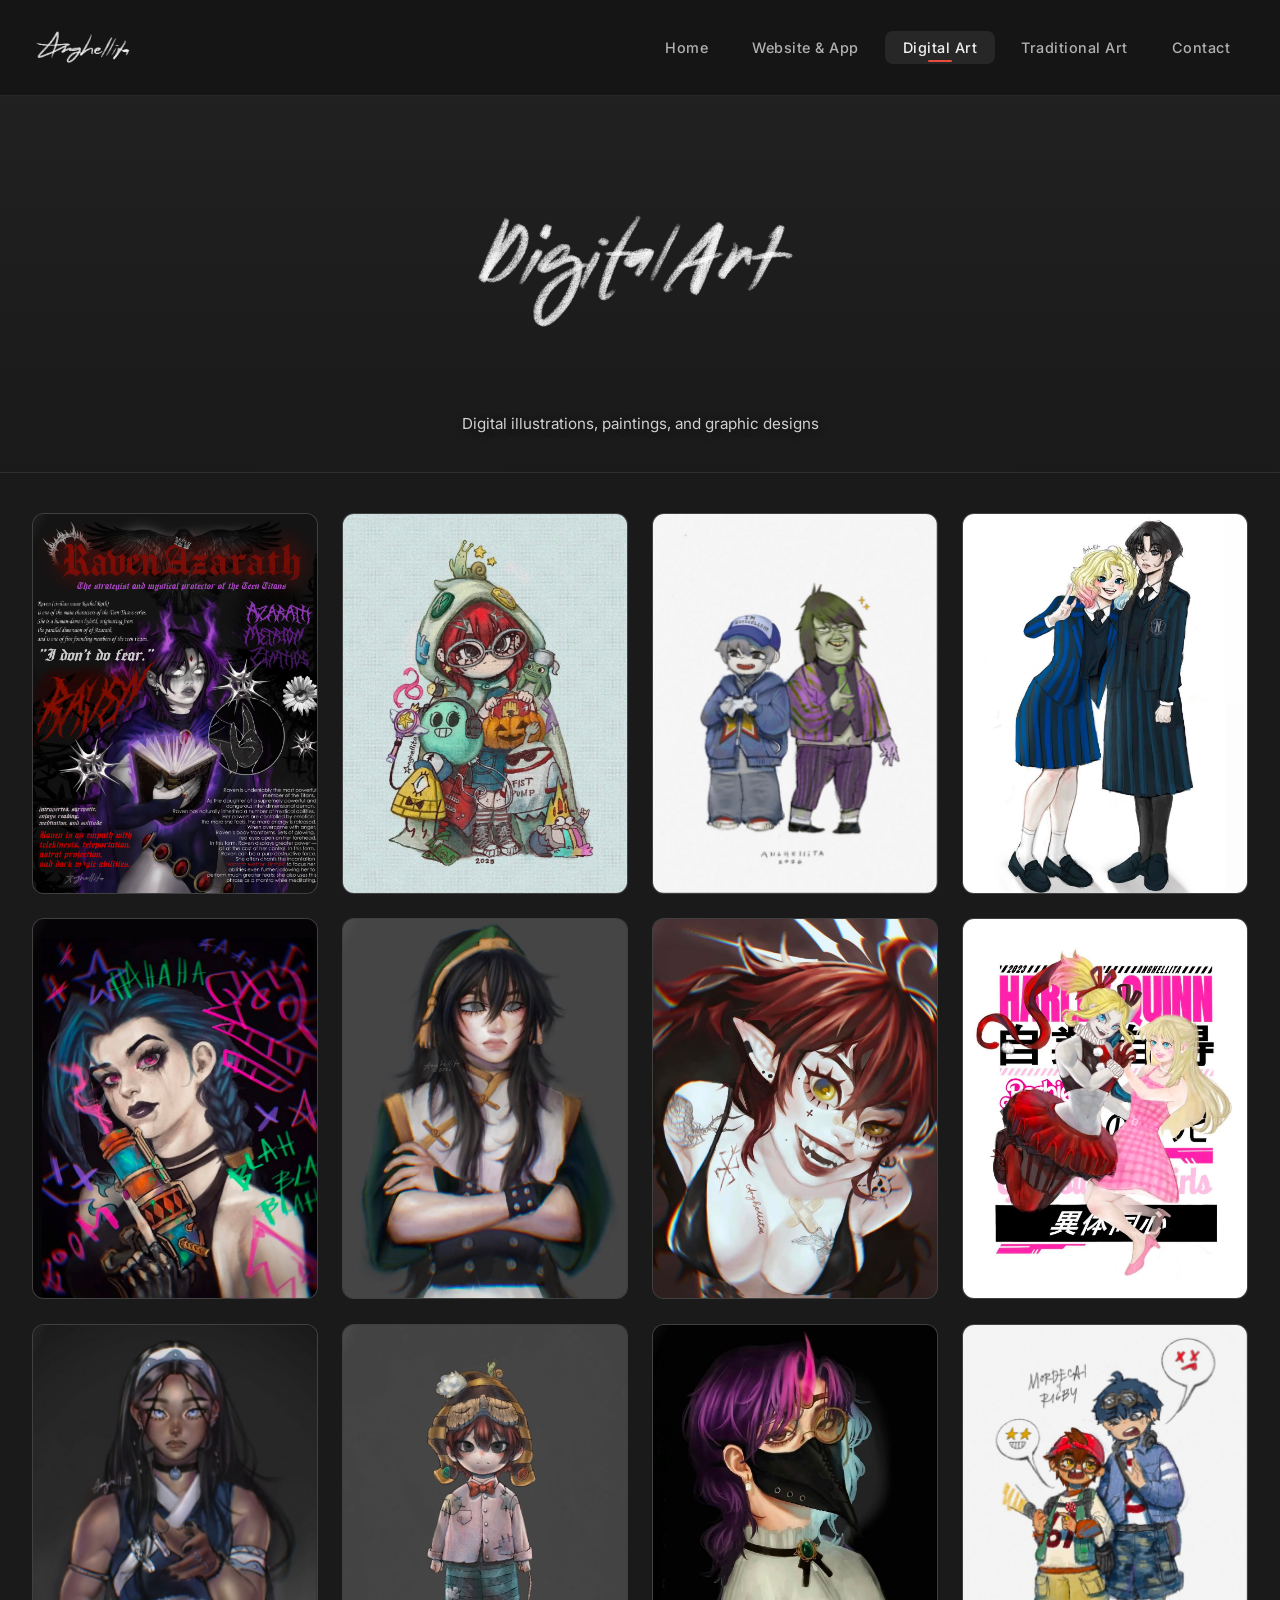
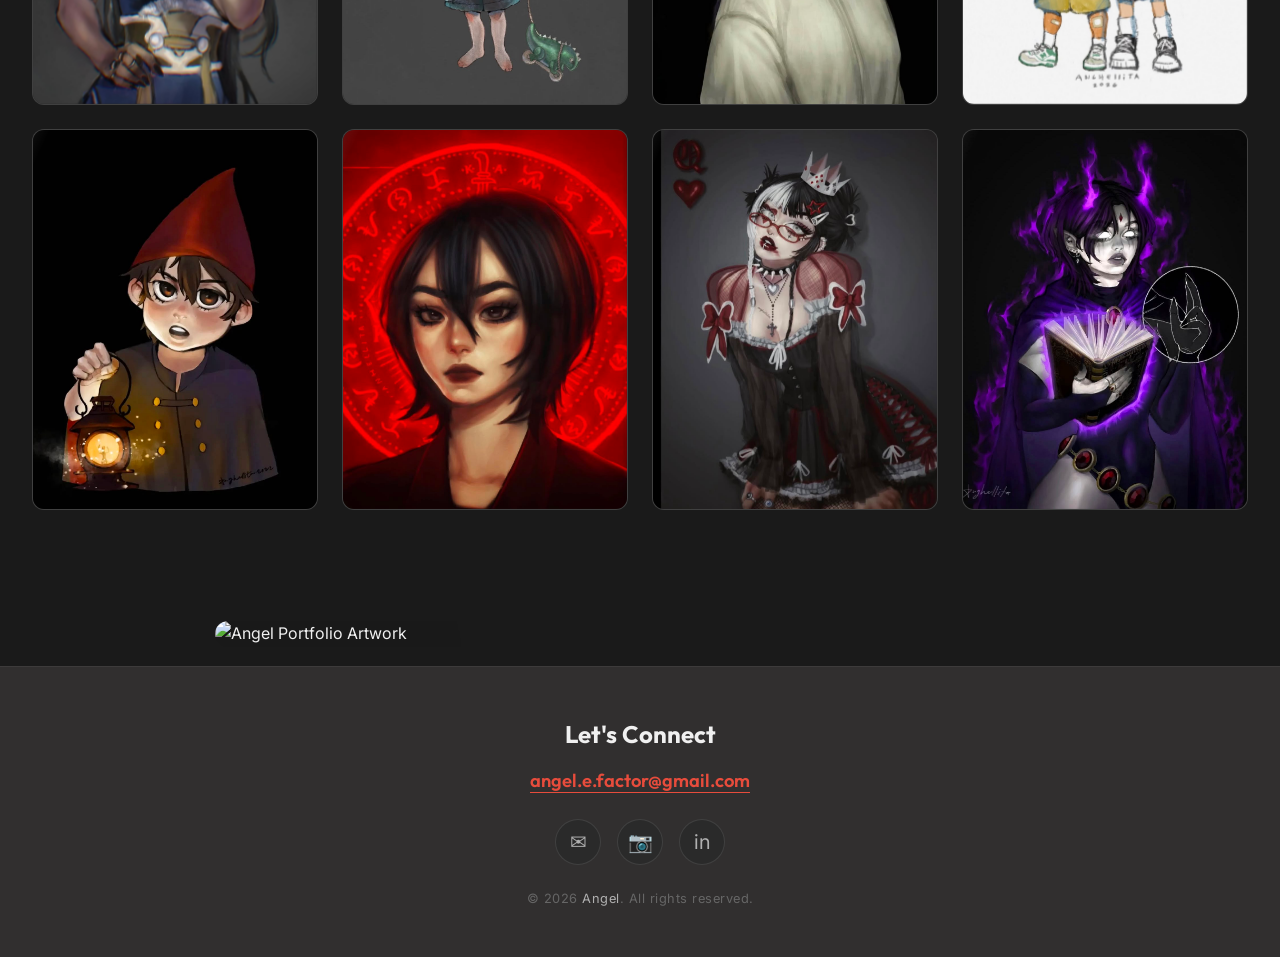
==== commit 92bcedf2: "Fix mobile burger menu navigation, optimize heavy images for instant loading, update marquee typogra" ====
--- a/digitalart.html
+++ b/digitalart.html
@@ -3,8 +3,8 @@
 <head>
   <meta charset="UTF-8">
   <meta name="viewport" content="width=device-width, initial-scale=1.0">
-  <title>Digital Art — Angel's Portfolio</title>
-  <meta name="description" content="Digital art and illustrations by Angel. Explore a collection of digital paintings, graphic designs, and creative artwork.">
+  <title>Digital Art — Anghellita</title>
+  <meta name="description" content="Digital art and illustrations by Anghellita. Explore a collection of digital paintings, graphic designs, and creative artwork.">
   <link rel="stylesheet" href="styles.css">
 </head>
 <body>
@@ -12,7 +12,7 @@
   <!-- Clean Preloader Loading State -->
   <div class="site-loader" id="siteLoader">
     <div class="loader-content">
-      <img src="logo.png" alt="Angel Portfolio" class="loader-logo">
+      <img src="logo.png" alt="Anghellita Portfolio" class="loader-logo">
       <div class="loader-bar-bg">
         <div class="loader-bar-fill" id="loaderBarFill"></div>
       </div>
@@ -138,10 +138,10 @@
           <div class="footer-card-back">
             <img src="asset/contact.png" alt="Angel Contact Card — angel.e.factor@gmail.com" class="footer-card-img" loading="lazy">
             
-            <!-- Download CV Interactive Button -->
+            <!-- Download CV Interactive Button (Right Side, Compact, Text-Only) -->
             <div class="contact-card-overlay">
               <a href="Angel_Factor_CV.pdf" download="Angel_Factor_CV.pdf" class="contact-card-cv-btn" title="Download Angel Factor's CV">
-                <span>📥</span> Download My CV
+                Download My CV
               </a>
             </div>
           </div>
@@ -162,8 +162,13 @@
     </div>
   </footer>
 
-  <!-- Lightbox -->
+  <!-- Lightbox with Interactive Zoom Controls -->
   <div class="lightbox" id="lightbox">
+    <div class="lightbox-zoom-controls">
+      <button class="lightbox-zoom-btn" id="lightboxZoomIn" title="Zoom In">+</button>
+      <button class="lightbox-zoom-btn" id="lightboxZoomOut" title="Zoom Out">−</button>
+      <button class="lightbox-zoom-btn" id="lightboxZoomReset" title="Reset Zoom">↺</button>
+    </div>
     <button class="lightbox-close" id="lightboxClose" aria-label="Close">✕</button>
     <button class="lightbox-nav lightbox-prev" id="lightboxPrev" aria-label="Previous">‹</button>
     <button class="lightbox-nav lightbox-next" id="lightboxNext" aria-label="Next">›</button>
@@ -171,7 +176,7 @@
       <img class="lightbox-img" id="lightboxImg" src="" alt="Full-size image">
     </div>
     <span class="lightbox-counter" id="lightboxCounter"></span>
-    <span class="lightbox-scroll-hint" id="lightboxScrollHint" style="display:none;">↕ Scroll to see full image</span>
+    <span class="lightbox-scroll-hint" id="lightboxScrollHint" style="display:none;">🔍 Click or Pinch to Zoom</span>
   </div>
 
   <script src="script.js"></script>
--- a/styles.css
+++ b/styles.css
@@ -60,6 +60,22 @@
   box-sizing: border-box;
 }
 
+/* ===== ANTI-PIRACY & ARTWORK PROTECTION ===== */
+img,
+.gallery-item,
+.explore-card,
+.footer-card-img,
+.lightbox-img,
+.tech-specialist-2,
+.figma-toolkit-img {
+  user-select: none !important;
+  -webkit-user-select: none !important;
+  -moz-user-select: none !important;
+  -ms-user-select: none !important;
+  -webkit-user-drag: none !important;
+  -webkit-touch-callout: none !important;
+}
+
 html {
   scroll-behavior: smooth;
   -webkit-font-smoothing: antialiased;
@@ -160,6 +176,7 @@
     transform: scale(0.96);
     filter: brightness(0) invert(1) drop-shadow(0 0 10px rgba(231, 76, 60, 0.2));
   }
+
   to {
     transform: scale(1.04);
     filter: brightness(0) invert(1) drop-shadow(0 0 25px rgba(231, 76, 60, 0.7));
@@ -186,7 +203,9 @@
 }
 
 @keyframes loaderSpin {
-  to { transform: rotate(360deg); }
+  to {
+    transform: rotate(360deg);
+  }
 }
 
 .loader-text {
@@ -214,7 +233,7 @@
   transition: width 0.2s linear;
 }
 
-/* ===== PAGE TRANSITION OVERLAY ===== */
+/* ===== PAGE TRANSITION OVERLAY & HARDWARE ACCELERATION ===== */
 .page-transition {
   position: fixed;
   inset: 0;
@@ -222,7 +241,7 @@
   background: var(--bg-primary);
   pointer-events: none;
   opacity: 0;
-  transition: opacity 0.4s cubic-bezier(0.4, 0, 0.2, 1);
+  transition: opacity 0.35s cubic-bezier(0.4, 0, 0.2, 1);
 }
 
 .page-transition.active {
@@ -230,31 +249,65 @@
   pointer-events: all;
 }
 
-/* Page enter animation */
+/* GPU Hardware Acceleration for Zero-Lag Smoothness */
+.hero-bg-section,
+.specialist-section,
+.page-header,
+.gallery-section,
+.explore-section,
+.explore-card,
+.gallery-item,
+.figma-toolkit-img,
+.tech-specialist-2,
+.footer-flip-card {
+  will-change: transform, opacity;
+  backface-visibility: hidden;
+  -webkit-backface-visibility: hidden;
+}
+
+/* Sleek Page Enter Animation */
 .page-loaded .hero-bg-section,
 .page-loaded .specialist-section,
 .page-loaded .page-header,
 .page-loaded .gallery-section,
 .page-loaded .footer,
 .page-loaded .explore-section {
-  animation: fadeSlideUp 0.7s cubic-bezier(0.22, 1, 0.36, 1) both;
-}
-
-.page-loaded .hero-bg-section { animation-delay: 0.05s; }
-.page-loaded .specialist-section { animation-delay: 0.12s; }
-.page-loaded .explore-section { animation-delay: 0.2s; }
-.page-loaded .page-header { animation-delay: 0.05s; }
-.page-loaded .gallery-section { animation-delay: 0.15s; }
-.page-loaded .footer { animation-delay: 0.25s; }
+  animation: fadeSlideUp 0.65s cubic-bezier(0.22, 1, 0.36, 1) both;
+}
+
+.page-loaded .hero-bg-section {
+  animation-delay: 0.04s;
+}
+
+.page-loaded .specialist-section {
+  animation-delay: 0.1s;
+}
+
+.page-loaded .explore-section {
+  animation-delay: 0.18s;
+}
+
+.page-loaded .page-header {
+  animation-delay: 0.04s;
+}
+
+.page-loaded .gallery-section {
+  animation-delay: 0.12s;
+}
+
+.page-loaded .footer {
+  animation-delay: 0.22s;
+}
 
 @keyframes fadeSlideUp {
   from {
     opacity: 0;
-    transform: translateY(25px);
-  }
+    transform: translateY(28px) translateZ(0);
+  }
+
   to {
     opacity: 1;
-    transform: translateY(0);
+    transform: translateY(0) translateZ(0);
   }
 }
 
@@ -292,7 +345,7 @@
   backdrop-filter: blur(var(--glass-blur));
   -webkit-backdrop-filter: blur(var(--glass-blur));
   border-bottom: 1px solid var(--glass-border);
-  z-index: 900;
+  z-index: 2000;
   transition: var(--transition);
 }
 
@@ -394,10 +447,10 @@
 
 /* ===== NEW HERO SECTION (herosectionbg.png + 10.png Wiggle - BIGGER) ===== */
 .hero-bg-section {
-  min-height: 90vh;
+  min-height: 85vh;
   width: 100%;
   padding-top: calc(var(--nav-height) + 20px);
-  padding-bottom: 60px;
+  padding-bottom: 50px;
   display: flex;
   align-items: center;
   justify-content: center;
@@ -405,7 +458,7 @@
   position: relative;
   overflow: hidden;
   z-index: 1;
-  opacity: 0;
+  opacity: 1;
 }
 
 .hero-center-wrapper {
@@ -434,15 +487,91 @@
 }
 
 @keyframes heroWiggle {
-  0%, 100% { transform: rotate(0deg) scale(1); }
-  25% { transform: rotate(-2.5deg) scale(1.01) translateY(-6px); }
-  50% { transform: rotate(2.5deg) scale(1.02) translateY(-2px); }
-  75% { transform: rotate(-1.5deg) scale(1.01) translateY(-8px); }
+
+  0%,
+  100% {
+    transform: rotate(0deg) scale(1);
+  }
+
+  25% {
+    transform: rotate(-2.5deg) scale(1.01) translateY(-6px);
+  }
+
+  50% {
+    transform: rotate(2.5deg) scale(1.02) translateY(-2px);
+  }
+
+  75% {
+    transform: rotate(-1.5deg) scale(1.01) translateY(-8px);
+  }
 }
 
 @keyframes heroWiggleFast {
-  from { transform: rotate(-3.5deg) scale(1.03); }
-  to { transform: rotate(3.5deg) scale(1.03); }
+  from {
+    transform: rotate(-3.5deg) scale(1.03);
+  }
+
+  to {
+    transform: rotate(3.5deg) scale(1.03);
+  }
+}
+
+/* ===== INFINITE MARQUEE BANNER (ABOUT THE ARTIST) ===== */
+.marquee-banner {
+  position: relative;
+  width: 100%;
+  height: 56px;
+  background: #0d0d0d;
+  border-top: 1px solid rgba(231, 76, 60, 0.25);
+  border-bottom: 1px solid rgba(231, 76, 60, 0.25);
+  overflow: hidden;
+  display: flex;
+  align-items: center;
+  z-index: 5;
+  box-sizing: border-box;
+}
+
+.marquee-track {
+  display: flex;
+  width: max-content;
+  flex-shrink: 0;
+  animation: marqueeScroll 22s linear infinite;
+  will-change: transform;
+}
+
+.marquee-content {
+  display: flex;
+  flex-shrink: 0;
+  align-items: center;
+  gap: 28px;
+  padding-right: 28px;
+}
+
+.marquee-content span {
+  color: #e74c3c;
+  font-family: var(--font-heading), 'Montserrat', sans-serif;
+  font-size: clamp(14px, 2vw, 18px);
+  font-weight: 800;
+  letter-spacing: 3px;
+  text-transform: uppercase;
+  white-space: nowrap;
+  text-shadow: 0 0 10px rgba(231, 76, 60, 0.35);
+}
+
+.marquee-dot {
+  color: #ff6b6b;
+  font-size: 12px;
+  opacity: 0.7;
+}
+
+@keyframes marqueeScroll {
+  0% {
+    transform: translate3d(0, 0, 0);
+  }
+
+  100% {
+    transform: translate3d(-50%, 0, 0);
+  }
 }
 
 /* ===== SECOND SECTION WITH POP-UP INTERACTION ===== */
@@ -452,9 +581,9 @@
   position: relative;
   z-index: 2;
   border-bottom: 1px solid var(--border);
-  opacity: 0;
+  opacity: 1;
   overflow: hidden;
-  transition: opacity 0.8s ease;
+  transition: opacity 0.6s ease;
 }
 
 .specialist-section.revealed {
@@ -478,52 +607,55 @@
 
 .figma-left-col {
   opacity: 0;
-  transform: translateX(-30px);
-  transition: opacity 0.8s cubic-bezier(0.22, 1, 0.36, 1), transform 0.8s cubic-bezier(0.22, 1, 0.36, 1);
+  transform: translateX(-25px);
+  transition: opacity 0.7s cubic-bezier(0.22, 1, 0.36, 1), transform 0.7s cubic-bezier(0.22, 1, 0.36, 1);
   padding-left: 0;
   padding-right: 0;
   z-index: 3;
-  margin-top: 70px; /* Moved DOWNWARD */
+  margin-top: 70px;
 }
 
 .figma-center-col {
   opacity: 0;
-  transform: scale(0.94);
-  transition: opacity 0.9s cubic-bezier(0.22, 1, 0.36, 1), transform 0.9s cubic-bezier(0.22, 1, 0.36, 1);
+  transform: scale(0.96);
+  transition: opacity 0.8s cubic-bezier(0.22, 1, 0.36, 1), transform 0.8s cubic-bezier(0.22, 1, 0.36, 1);
   text-align: center;
   z-index: 2;
 }
 
 .figma-right-col {
   opacity: 0;
-  transform: translateX(30px);
-  transition: opacity 0.8s cubic-bezier(0.22, 1, 0.36, 1), transform 0.8s cubic-bezier(0.22, 1, 0.36, 1);
+  transform: translateX(25px);
+  transition: opacity 0.7s cubic-bezier(0.22, 1, 0.36, 1), transform 0.7s cubic-bezier(0.22, 1, 0.36, 1);
   padding-left: 0;
   padding-right: 0;
   z-index: 3;
-  margin-top: 70px; /* Moved DOWNWARD */
-}
-
+  margin-top: 70px;
+}
+
+.page-loaded .figma-left-col,
+.page-loaded .figma-right-col,
 .specialist-section.revealed .figma-left-col,
 .specialist-section.revealed .figma-right-col {
   opacity: 1;
   transform: translateX(0);
 }
 
+.page-loaded .figma-center-col,
 .specialist-section.revealed .figma-center-col {
   opacity: 1;
   transform: scale(1);
 }
 
-/* Headers with White Title Text & Dark Red Vector Line */
+/* Headers with White Title Text & Red Vector Line */
 .figma-header-wrap {
   position: relative;
-  margin-bottom: 24px;
+  margin-bottom: 20px;
   width: 100%;
 }
 
 .figma-header-title {
-  color: #ffffff; /* White Title Text */
+  color: #ffffff;
   font-family: 'Montserrat', sans-serif;
   font-size: 32px;
   font-weight: 800;
@@ -533,38 +665,131 @@
 }
 
 .figma-vector-line {
-  display: flex;
-  align-items: center;
-  margin-top: 6px;
+  display: flex !important;
+  align-items: center;
+  margin-top: 8px;
   position: relative;
   width: 100%;
 }
 
-/* Circle at end of lines removed as requested */
 .figma-dot {
   display: none !important;
 }
 
 .figma-line {
-  height: 2px;
-  background: #b50707; /* Dark Red Vector Line */
-  box-shadow: 0 0 8px rgba(181, 7, 7, 0.6);
-  width: 0;
+  display: block !important;
+  height: 3px;
+  background: #b50707;
+  box-shadow: 0 0 8px rgba(181, 7, 7, 0.5);
+  width: 0%;
   flex-grow: 0;
-  transition: flex-grow 1s cubic-bezier(0.22, 1, 0.36, 1);
-}
-
-.figma-vector-line.right { justify-content: flex-start; }
-.figma-vector-line.right .figma-line { margin-left: 0; margin-right: 0; }
-.specialist-section.revealed .figma-vector-line.right .figma-line { flex-grow: 1; }
-
-.figma-vector-line.left { justify-content: flex-end; }
-.figma-vector-line.left .figma-line { margin-right: 0; margin-left: 0; }
-.specialist-section.revealed .figma-vector-line.left .figma-line { flex-grow: 1; }
+  border-radius: 2px;
+  transition: width 0.9s cubic-bezier(0.22, 1, 0.36, 1), flex-grow 0.9s cubic-bezier(0.22, 1, 0.36, 1);
+}
+
+.page-loaded .figma-line,
+.specialist-section.revealed .figma-line {
+  width: 100%;
+  flex-grow: 1;
+}
+
+.figma-vector-line.right {
+  justify-content: flex-start;
+}
+
+.figma-vector-line.left {
+  justify-content: flex-end;
+}
+
+.figma-vector-line.center-line {
+  justify-content: center;
+  max-width: 360px;
+  margin: 8px auto 0;
+}
+
+/* ===== ACCORDION SYSTEM ===== */
+.accordion-block {
+  position: relative;
+}
+
+.accordion-trigger {
+  cursor: pointer;
+  display: flex;
+  align-items: flex-start;
+  justify-content: space-between;
+  gap: 12px;
+  user-select: none;
+  -webkit-user-select: none;
+}
+
+.accordion-trigger:hover .figma-header-title {
+  color: var(--primary-light);
+  transition: color 0.25s ease;
+}
+
+.accordion-icon {
+  color: #ffffff;
+  font-family: 'Montserrat', sans-serif;
+  font-size: 26px;
+  font-weight: 300;
+  line-height: 1;
+  min-width: 28px;
+  height: 28px;
+  display: flex;
+  align-items: center;
+  justify-content: center;
+  border-radius: 50%;
+  border: 1px solid rgba(255, 255, 255, 0.2);
+  background: rgba(255, 255, 255, 0.05);
+  transition: transform 0.4s cubic-bezier(0.22, 1, 0.36, 1),
+    background 0.3s ease,
+    border-color 0.3s ease;
+  flex-shrink: 0;
+  margin-top: 4px;
+}
+
+.accordion-block.open .accordion-icon {
+  transform: rotate(45deg);
+  background: var(--primary);
+  border-color: var(--primary-light);
+}
+
+.accordion-content {
+  max-height: 0;
+  overflow: hidden;
+  transition: max-height 0.5s cubic-bezier(0.22, 1, 0.36, 1),
+    opacity 0.4s ease;
+  opacity: 0;
+}
+
+.accordion-block.open .accordion-content {
+  opacity: 1;
+}
+
+.accordion-inner {
+  padding-top: 16px;
+}
+
+/* Center accordion (Languages) needs centered icon */
+.center-lang-block .accordion-trigger {
+  flex-direction: column;
+  align-items: center;
+}
+
+.center-lang-block .accordion-icon {
+  margin-top: 8px;
+}
 
 /* Interactive Education List — Container Removed for Clean Text Aesthetic */
-.figma-edu-block { margin-bottom: 48px; }
-.figma-edu-list { display: flex; flex-direction: column; gap: 24px; }
+.figma-edu-block {
+  margin-bottom: 48px;
+}
+
+.figma-edu-list {
+  display: flex;
+  flex-direction: column;
+  gap: 24px;
+}
 
 .figma-edu-item {
   display: flex;
@@ -627,15 +852,19 @@
   margin-top: 6px;
 }
 
-/* WIDE LANDSCAPE Languages & Frameworks Banner under TECH SPECIALIST.png — Moved UPWARDS */
-.figma-lang-block.center-lang-block {
-  margin-top: -24px; /* Moved UPWARDS directly under TECH SPECIALIST.png */
+/* WIDE LANDSCAPE Languages & Frameworks Banner under TECH SPECIALIST.png — Shifted higher underneath artwork */
+.figma-lang-block.center-lang-block,
+.center-lang-block {
+  margin-top: -38px;
+  margin-bottom: 0;
   margin-left: 0;
   width: 100%;
   display: flex;
   flex-direction: column;
   align-items: center;
   text-align: center;
+  position: relative;
+  z-index: 5;
 }
 
 .center-header-wrap {
@@ -664,7 +893,8 @@
   flex-wrap: wrap;
   justify-content: center;
   gap: 10px 14px;
-  max-width: 880px; /* Wide Landscape Banner */
+  max-width: 880px;
+  /* Wide Landscape Banner */
   margin: 12px auto 0;
   text-align: center;
 }
@@ -687,21 +917,26 @@
   margin-top: 16px;
 }
 
+.center-lang-grid div,
+.figma-lang-grid div,
 .figma-lang-col div {
-  padding: 6px 14px;
+  padding: 6px 12px;
   border-radius: 8px;
-  background: rgba(255, 255, 255, 0.03);
-  border: 1px solid rgba(255, 255, 255, 0.05);
+  background: transparent;
+  border: none;
+  box-shadow: none;
   cursor: pointer;
   transition: all 0.3s cubic-bezier(0.34, 1.56, 0.64, 1);
   display: inline-block;
   margin-bottom: 6px;
 }
 
+.center-lang-grid div:hover,
+.figma-lang-grid div:hover,
 .figma-lang-col div:hover {
   background: var(--primary);
   color: #ffffff;
-  border-color: var(--primary-light);
+  border: none;
   transform: translateY(-3px) scale(1.08);
   box-shadow: 0 8px 20px rgba(192, 57, 43, 0.4);
 }
@@ -725,8 +960,15 @@
 }
 
 @keyframes floatSpecialist {
-  0%, 100% { transform: translateY(0); }
-  50% { transform: translateY(-12px); }
+
+  0%,
+  100% {
+    transform: translateY(0);
+  }
+
+  50% {
+    transform: translateY(-12px);
+  }
 }
 
 /* Toolkit Image Interactive Card */
@@ -736,8 +978,14 @@
   align-items: flex-start;
 }
 
-.figma-toolkit-wrap .figma-header-wrap { max-width: 220px; }
-.specialist-section.revealed .figma-toolkit-wrap .figma-line { flex-grow: 0; width: 140px; }
+.figma-toolkit-wrap .figma-header-wrap {
+  max-width: 220px;
+}
+
+.specialist-section.revealed .figma-toolkit-wrap .figma-line {
+  flex-grow: 0;
+  width: 140px;
+}
 
 .figma-toolkit-img {
   max-width: 220px;
@@ -757,8 +1005,15 @@
 }
 
 @keyframes floatToolkit {
-  0%, 100% { transform: translateY(0); }
-  50% { transform: translateY(-6px); }
+
+  0%,
+  100% {
+    transform: translateY(0);
+  }
+
+  50% {
+    transform: translateY(-6px);
+  }
 }
 
 /* ===== POP-UP MODAL CARD FOR PROGRESS SCROLL DATA ===== */
@@ -904,13 +1159,17 @@
   aspect-ratio: 3 / 4;
   background: var(--bg-card);
   border: 1px solid var(--border-light);
-  transition: transform 0.5s cubic-bezier(0.22, 1, 0.36, 1),
-              box-shadow 0.5s cubic-bezier(0.22, 1, 0.36, 1);
+  transition: transform 0.45s cubic-bezier(0.22, 1, 0.36, 1),
+    box-shadow 0.45s cubic-bezier(0.22, 1, 0.36, 1),
+    border-color 0.35s ease;
+  will-change: transform, box-shadow;
+  backface-visibility: hidden;
 }
 
 .explore-card:hover {
-  transform: translateY(-8px) scale(1.02);
-  box-shadow: 0 20px 60px rgba(0, 0, 0, 0.5), 0 0 30px var(--primary-glow);
+  transform: translateY(-8px) scale(1.025) translateZ(0);
+  border-color: rgba(231, 76, 60, 0.5);
+  box-shadow: 0 24px 60px rgba(0, 0, 0, 0.65), 0 0 35px rgba(231, 76, 60, 0.45);
 }
 
 .explore-card-bg {
@@ -938,11 +1197,9 @@
 .explore-card-overlay {
   position: absolute;
   inset: 0;
-  background: linear-gradient(
-    180deg,
-    rgba(26, 26, 26, 0.3) 0%,
-    rgba(26, 26, 26, 0.88) 100%
-  );
+  background: linear-gradient(180deg,
+      rgba(26, 26, 26, 0.3) 0%,
+      rgba(26, 26, 26, 0.88) 100%);
   display: flex;
   flex-direction: column;
   align-items: center;
@@ -952,11 +1209,9 @@
 }
 
 .explore-card:hover .explore-card-overlay {
-  background: linear-gradient(
-    180deg,
-    rgba(26, 26, 26, 0.1) 0%,
-    rgba(26, 26, 26, 0.78) 100%
-  );
+  background: linear-gradient(180deg,
+      rgba(26, 26, 26, 0.1) 0%,
+      rgba(26, 26, 26, 0.78) 100%);
 }
 
 .explore-card-title {
@@ -1041,8 +1296,15 @@
 }
 
 @keyframes titleFloat {
-  0%, 100% { transform: translateY(0); }
-  50% { transform: translateY(-4px); }
+
+  0%,
+  100% {
+    transform: translateY(0);
+  }
+
+  50% {
+    transform: translateY(-4px);
+  }
 }
 
 .page-subtitle {
@@ -1075,13 +1337,39 @@
   background: var(--bg-card);
   border: 1px solid var(--border-light);
   opacity: 0;
-  transform: translateY(30px);
-  transition: opacity 0.6s ease, transform 0.6s ease, box-shadow 0.3s ease;
+  transform: translateY(30px) translateZ(0);
+  transition: opacity 0.5s cubic-bezier(0.22, 1, 0.36, 1),
+    transform 0.45s cubic-bezier(0.22, 1, 0.36, 1),
+    border-color 0.35s ease,
+    box-shadow 0.35s ease;
+  will-change: transform, opacity;
+  backface-visibility: hidden;
+}
+
+.gallery-item::before {
+  content: '';
+  position: absolute;
+  top: 0;
+  left: -85%;
+  width: 60%;
+  height: 100%;
+  background: linear-gradient(90deg,
+      transparent,
+      rgba(255, 255, 255, 0.25),
+      transparent);
+  transform: skewX(-25deg);
+  transition: left 0.75s ease;
+  z-index: 5;
+  pointer-events: none;
+}
+
+.gallery-item:hover::before {
+  left: 135%;
 }
 
 .gallery-item.revealed {
   opacity: 1;
-  transform: translateY(0);
+  transform: translateY(0) translateZ(0);
 }
 
 .gallery-item img {
@@ -1090,47 +1378,50 @@
   object-fit: cover;
   object-position: top center;
   display: block;
-  transition: transform 0.5s cubic-bezier(0.4, 0, 0.2, 1);
+  transition: transform 0.5s cubic-bezier(0.22, 1, 0.36, 1), filter 0.5s ease;
+  will-change: transform;
 }
 
 .gallery-overlay {
   position: absolute;
   inset: 0;
-  background: linear-gradient(
-    to bottom,
-    transparent 30%,
-    rgba(0, 0, 0, 0.65) 100%
-  );
+  background: linear-gradient(to bottom,
+      transparent 30%,
+      rgba(15, 0, 0, 0.75) 100%);
   opacity: 0;
   display: flex;
   align-items: center;
   justify-content: center;
-  transition: opacity var(--transition);
+  transition: opacity 0.35s cubic-bezier(0.22, 1, 0.36, 1);
+  z-index: 3;
 }
 
 .gallery-icon {
   width: 48px;
   height: 48px;
   border-radius: 50%;
-  background: rgba(255, 255, 255, 0.18);
-  backdrop-filter: blur(8px);
-  -webkit-backdrop-filter: blur(8px);
-  border: 1px solid rgba(255, 255, 255, 0.25);
+  background: rgba(231, 76, 60, 0.25);
+  backdrop-filter: blur(10px);
+  -webkit-backdrop-filter: blur(10px);
+  border: 1px solid rgba(255, 255, 255, 0.3);
   display: flex;
   align-items: center;
   justify-content: center;
   color: #fff;
   font-size: 1.4rem;
-  transform: scale(0.7);
-  transition: transform var(--transition);
+  transform: scale(0.7) translateZ(0);
+  transition: transform 0.35s cubic-bezier(0.34, 1.56, 0.64, 1);
 }
 
 .gallery-item:hover {
-  box-shadow: 0 12px 30px rgba(0, 0, 0, 0.4);
+  border-color: rgba(231, 76, 60, 0.6);
+  box-shadow: 0 16px 45px rgba(0, 0, 0, 0.6), 0 0 25px rgba(231, 76, 60, 0.4);
+  transform: translateY(-6px) scale(1.02) translateZ(0);
 }
 
 .gallery-item:hover img {
-  transform: scale(1.08);
+  transform: scale(1.08) translateZ(0);
+  filter: brightness(1.08);
 }
 
 .gallery-item:hover .gallery-overlay {
@@ -1138,7 +1429,24 @@
 }
 
 .gallery-item:hover .gallery-icon {
-  transform: scale(1);
+  transform: scale(1) translateZ(0);
+}
+
+/* Staggered entrance animation for gallery items */
+.gallery-grid .gallery-item:nth-child(4n + 1) {
+  transition-delay: 0.03s;
+}
+
+.gallery-grid .gallery-item:nth-child(4n + 2) {
+  transition-delay: 0.08s;
+}
+
+.gallery-grid .gallery-item:nth-child(4n + 3) {
+  transition-delay: 0.13s;
+}
+
+.gallery-grid .gallery-item:nth-child(4n + 4) {
+  transition-delay: 0.18s;
 }
 
 /* ===== LIGHTBOX ===== */
@@ -1176,7 +1484,7 @@
   align-items: flex-start;
   border-radius: var(--radius);
   scrollbar-width: thin;
-  scrollbar-color: rgba(255,255,255,0.3) transparent;
+  scrollbar-color: rgba(255, 255, 255, 0.3) transparent;
 }
 
 .lightbox-content.scrollable::-webkit-scrollbar {
@@ -1211,6 +1519,7 @@
     transform: scale(0.92);
     opacity: 0;
   }
+
   to {
     transform: scale(1);
     opacity: 1;
@@ -1289,6 +1598,57 @@
   z-index: 2002;
 }
 
+/* Lightbox Zoom Controls & Interactive Image Zoom */
+.lightbox-zoom-controls {
+  position: fixed;
+  top: 20px;
+  left: 24px;
+  display: flex;
+  gap: 8px;
+  z-index: 2005;
+}
+
+.lightbox-zoom-btn {
+  width: 44px;
+  height: 44px;
+  border-radius: 50%;
+  background: rgba(255, 255, 255, 0.1);
+  backdrop-filter: blur(8px);
+  -webkit-backdrop-filter: blur(8px);
+  border: 1px solid rgba(255, 255, 255, 0.15);
+  color: #fff;
+  font-size: 1.1rem;
+  font-weight: 700;
+  cursor: pointer;
+  display: flex;
+  align-items: center;
+  justify-content: center;
+  transition: all 0.25s ease;
+  touch-action: manipulation;
+}
+
+.lightbox-zoom-btn:hover {
+  background: var(--primary);
+  border-color: var(--primary-light);
+  transform: scale(1.1);
+  box-shadow: 0 0 15px rgba(231, 76, 60, 0.5);
+}
+
+.lightbox-img {
+  max-width: 90vw;
+  max-height: 85vh;
+  object-fit: contain;
+  border-radius: 4px;
+  box-shadow: 0 20px 60px rgba(0, 0, 0, 0.8);
+  transition: transform 0.3s cubic-bezier(0.22, 1, 0.36, 1);
+  cursor: zoom-in;
+  user-select: none;
+}
+
+.lightbox-img.is-zoomed {
+  cursor: zoom-out;
+}
+
 /* Scroll hint for tall images */
 .lightbox-scroll-hint {
   position: fixed;
@@ -1296,15 +1656,22 @@
   left: 50%;
   transform: translateX(-50%);
   font-size: 0.75rem;
-  color: rgba(255, 255, 255, 0.4);
+  color: rgba(255, 255, 255, 0.6);
   letter-spacing: 0.5px;
   z-index: 2002;
   animation: pulseHint 2s ease-in-out infinite;
 }
 
 @keyframes pulseHint {
-  0%, 100% { opacity: 0.4; }
-  50% { opacity: 0.8; }
+
+  0%,
+  100% {
+    opacity: 0.4;
+  }
+
+  50% {
+    opacity: 0.8;
+  }
 }
 
 /* ===== FOOTER WITH WIGGLE ANIMATION ===== */
@@ -1372,7 +1739,7 @@
   width: 100%;
   height: auto;
   display: block;
-  filter: drop-shadow(0 15px 35px rgba(0,0,0,0.6));
+  filter: drop-shadow(0 15px 35px rgba(0, 0, 0, 0.6));
 }
 
 .footer-card-front .footer-card-img {
@@ -1380,11 +1747,11 @@
   transform-origin: center center;
 }
 
-/* Overlay Download CV button directly below WORK WITH ME text on contact.png */
+/* Overlay Download CV button directly below "Work with me!" text on contact.png — Shifted slightly left */
 .contact-card-overlay {
   position: absolute;
-  top: 56%;
-  left: 50%;
+  top: 61%;
+  left: 64%;
   transform: translateX(-50%);
   display: flex;
   align-items: center;
@@ -1394,29 +1761,29 @@
 }
 
 .contact-card-cv-btn {
-  display: flex;
-  align-items: center;
-  gap: 10px;
+  display: inline-flex;
+  align-items: center;
+  justify-content: center;
   color: #ffffff !important;
   font-family: var(--font-heading);
-  font-size: 1.15rem;
+  font-size: 0.88rem;
   font-weight: 700;
-  padding: 14px 38px;
-  border-radius: 50px;
+  padding: 8px 20px;
+  border-radius: 30px;
   background: linear-gradient(135deg, #b50707, #e74c3c);
-  border: 1px solid rgba(255, 255, 255, 0.35);
-  box-shadow: 0 10px 30px rgba(181, 7, 7, 0.75), 0 0 20px rgba(231, 76, 60, 0.5);
+  border: 1px solid rgba(255, 255, 255, 0.3);
+  box-shadow: 0 6px 20px rgba(181, 7, 7, 0.6), 0 0 15px rgba(231, 76, 60, 0.4);
   transition: all 0.35s cubic-bezier(0.34, 1.56, 0.64, 1);
   text-decoration: none;
-  letter-spacing: 0.5px;
+  letter-spacing: 0.4px;
   touch-action: manipulation;
   white-space: nowrap;
 }
 
 .contact-card-cv-btn:hover {
-  transform: translateY(-4px) scale(1.06);
+  transform: translateY(-3px) scale(1.05);
   background: linear-gradient(135deg, #e74c3c, #ff6b6b);
-  box-shadow: 0 14px 40px rgba(231, 76, 60, 0.9);
+  box-shadow: 0 10px 28px rgba(231, 76, 60, 0.85);
   color: #ffffff !important;
 }
 
@@ -1425,15 +1792,33 @@
 }
 
 @keyframes wiggle {
-  0%, 100% { transform: rotate(0deg) translateY(0); }
-  25% { transform: rotate(-2.5deg) translateY(-6px); }
-  50% { transform: rotate(2.5deg) translateY(-2px); }
-  75% { transform: rotate(-1.5deg) translateY(-8px); }
+
+  0%,
+  100% {
+    transform: rotate(0deg) translateY(0);
+  }
+
+  25% {
+    transform: rotate(-2.5deg) translateY(-6px);
+  }
+
+  50% {
+    transform: rotate(2.5deg) translateY(-2px);
+  }
+
+  75% {
+    transform: rotate(-1.5deg) translateY(-8px);
+  }
 }
 
 @keyframes wiggleHover {
-  from { transform: rotate(-3deg) scale(1.02); }
-  to { transform: rotate(3deg) scale(1.02); }
+  from {
+    transform: rotate(-3deg) scale(1.02);
+  }
+
+  to {
+    transform: rotate(3deg) scale(1.02);
+  }
 }
 
 .footer-contact {
@@ -1518,26 +1903,34 @@
   .figma-layout-grid {
     grid-template-columns: 1fr 1.2fr;
   }
-  .figma-left-col, .figma-right-col {
+
+  .figma-left-col,
+  .figma-right-col {
     padding: 0;
   }
+
   .figma-center-col {
     grid-column: span 2;
     order: -1;
   }
+
   .tech-specialist-2 {
     max-width: 600px;
   }
+
   .figma-toolkit-wrap {
     align-items: flex-start;
   }
+
   .figma-vector-line.left {
     justify-content: flex-start;
   }
+
   .figma-vector-line.left .figma-line {
     margin-right: 0;
     margin-left: 8px;
   }
+
   .gallery-grid {
     grid-template-columns: repeat(3, 1fr);
   }
@@ -1688,32 +2081,57 @@
   /* Mobile Nav Drawer & High Contrast Clickable Links */
   .nav-toggle {
     display: flex;
-    z-index: 2005;
-  }
-
-  .nav-overlay {
-    z-index: 1990;
+    flex-direction: column;
+    justify-content: center;
+    align-items: center;
+    gap: 5px;
+    width: 44px;
+    height: 44px;
+    padding: 9px;
+    background: rgba(255, 255, 255, 0.06);
+    border: 1px solid rgba(255, 255, 255, 0.12);
+    border-radius: 8px;
+    cursor: pointer;
+    z-index: 2010;
+    touch-action: manipulation;
+  }
+
+  .nav-toggle:hover,
+  .nav-toggle:active {
+    background: rgba(231, 76, 60, 0.2);
+    border-color: var(--primary-light);
+  }
+
+  .nav-toggle span {
+    display: block;
+    width: 22px;
+    height: 2px;
+    background: #ffffff;
+    border-radius: 2px;
+    transition: all 0.3s cubic-bezier(0.4, 0, 0.2, 1);
   }
 
   .nav-links {
     position: fixed;
     top: 0;
     right: 0;
-    width: 290px;
+    width: min(300px, 82vw);
     height: 100vh;
+    height: 100dvh;
     flex-direction: column;
-    align-items: flex-start;
-    padding: calc(var(--nav-height) + 28px) 24px 28px;
-    background: rgba(18, 18, 18, 0.98);
+    align-items: stretch;
+    padding: calc(var(--nav-height) + 20px) 20px 30px;
+    background: rgba(14, 14, 14, 0.98);
     backdrop-filter: blur(25px);
     -webkit-backdrop-filter: blur(25px);
     border-left: 1px solid rgba(255, 255, 255, 0.12);
     transform: translateX(100%);
     transition: transform 0.35s cubic-bezier(0.4, 0, 0.2, 1);
-    z-index: 2000;
-    gap: 8px;
+    z-index: 2005;
+    gap: 10px;
     pointer-events: none;
-    box-shadow: -10px 0 40px rgba(0, 0, 0, 0.8);
+    box-shadow: -15px 0 50px rgba(0, 0, 0, 0.9);
+    overflow-y: auto;
   }
 
   .nav-links.open {
@@ -1721,10 +2139,14 @@
     pointer-events: auto;
   }
 
+  .nav-links li {
+    width: 100%;
+  }
+
   .nav-links a {
     font-size: 1.05rem;
     font-weight: 600;
-    color: #ffffff !important; /* High contrast bright white text */
+    color: #ffffff !important;
     opacity: 0.92;
     padding: 14px 18px;
     width: 100%;
@@ -1734,10 +2156,11 @@
     transition: all 0.25s ease;
     display: block;
     touch-action: manipulation;
+    text-align: left;
   }
 
   .nav-links a:hover,
-  .nav-links a:focus,
+  .nav-links a:active,
   .nav-links a.active {
     opacity: 1;
     color: #ffffff !important;
@@ -1805,6 +2228,20 @@
   .footer-wiggle-img {
     max-width: 100%;
   }
+
+  .footer-flip-card {
+    max-width: min(520px, 92vw);
+  }
+
+  .contact-card-overlay {
+    top: 60%;
+    left: 64%;
+  }
+
+  .contact-card-cv-btn {
+    font-size: 0.78rem;
+    padding: 6px 14px;
+  }
 }
 
 @media (max-width: 480px) {
@@ -1826,7 +2263,13 @@
   }
 
   .footer-email-link {
-    font-size: 1rem;
+    font-size: 0.95rem;
+    word-break: break-all;
+  }
+
+  .contact-card-cv-btn {
+    font-size: 0.72rem;
+    padding: 5px 12px;
   }
 }
 
@@ -1834,24 +2277,51 @@
 .nav-overlay {
   position: fixed;
   inset: 0;
-  background: rgba(0, 0, 0, 0.5);
-  z-index: 998;
+  background: rgba(0, 0, 0, 0.65);
+  backdrop-filter: blur(4px);
+  -webkit-backdrop-filter: blur(4px);
+  z-index: 1900;
   opacity: 0;
   visibility: hidden;
-  transition: var(--transition);
+  transition: opacity 0.3s ease, visibility 0.3s ease;
+  pointer-events: none;
 }
 
 .nav-overlay.active {
   opacity: 1;
   visibility: visible;
+  pointer-events: auto;
 }
 
 /* ===== STAGGER DELAYS FOR REVEAL ===== */
-.gallery-item:nth-child(1) { transition-delay: 0s; }
-.gallery-item:nth-child(2) { transition-delay: 0.05s; }
-.gallery-item:nth-child(3) { transition-delay: 0.1s; }
-.gallery-item:nth-child(4) { transition-delay: 0.15s; }
-.gallery-item:nth-child(5) { transition-delay: 0.2s; }
-.gallery-item:nth-child(6) { transition-delay: 0.25s; }
-.gallery-item:nth-child(7) { transition-delay: 0.3s; }
-.gallery-item:nth-child(8) { transition-delay: 0.35s; }
+.gallery-item:nth-child(1) {
+  transition-delay: 0s;
+}
+
+.gallery-item:nth-child(2) {
+  transition-delay: 0.05s;
+}
+
+.gallery-item:nth-child(3) {
+  transition-delay: 0.1s;
+}
+
+.gallery-item:nth-child(4) {
+  transition-delay: 0.15s;
+}
+
+.gallery-item:nth-child(5) {
+  transition-delay: 0.2s;
+}
+
+.gallery-item:nth-child(6) {
+  transition-delay: 0.25s;
+}
+
+.gallery-item:nth-child(7) {
+  transition-delay: 0.3s;
+}
+
+.gallery-item:nth-child(8) {
+  transition-delay: 0.35s;
+}
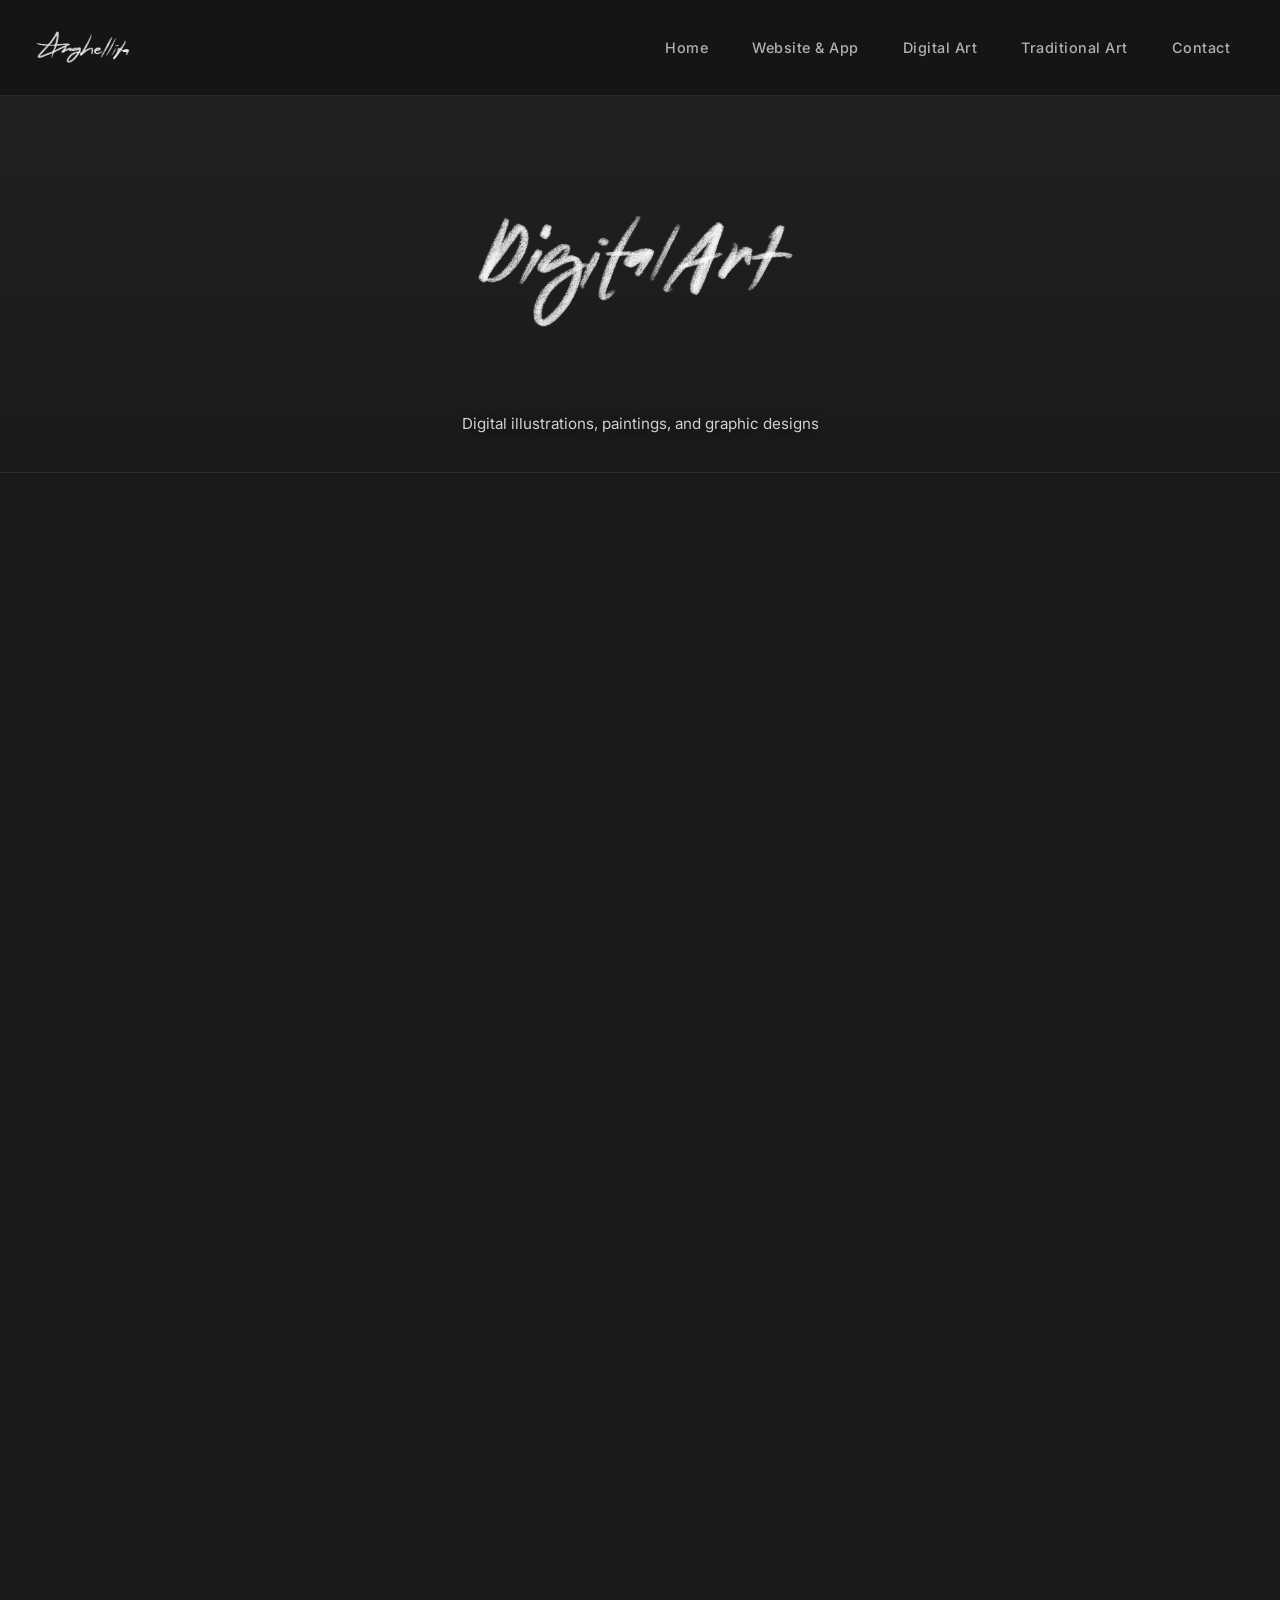
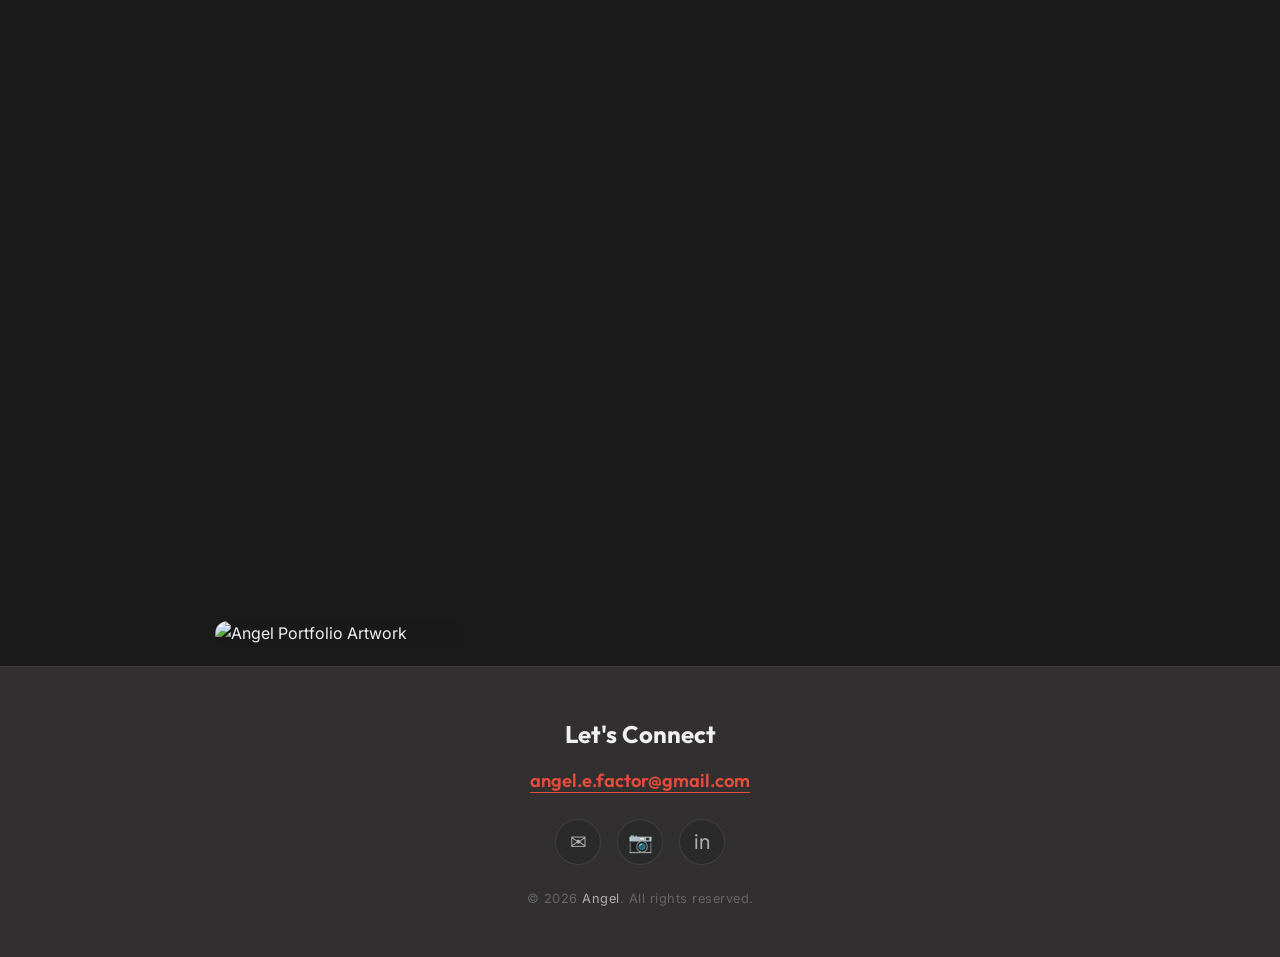
==== commit 2bb7ff57: "Deploy complete portfolio with formatted README and updated assets to anghellita.github.io" ====
--- a/digitalart.html
+++ b/digitalart.html
@@ -12,7 +12,7 @@
   <!-- Clean Preloader Loading State -->
   <div class="site-loader" id="siteLoader">
     <div class="loader-content">
-      <img src="logo.png" alt="Anghellita Portfolio" class="loader-logo">
+      <img src="title/logo.png" alt="Anghellita Portfolio" class="loader-logo">
       <div class="loader-bar-bg">
         <div class="loader-bar-fill" id="loaderBarFill"></div>
       </div>
@@ -28,7 +28,7 @@
   <!-- Navigation -->
   <nav class="navbar" id="navbar">
     <a href="index.html" class="nav-logo">
-      <img src="logo.png" alt="Anghellita Logo">
+      <img src="title/logo.png" alt="Anghellita Logo">
     </a>
     <button class="nav-toggle" id="navToggle" aria-label="Toggle navigation">
       <span></span><span></span><span></span>
@@ -46,7 +46,7 @@
   <!-- Page Header (Clean Dark Theme, Checkered background removed) -->
   <section class="page-header">
     <div class="container">
-      <img src="digitalart.png" alt="Digital Art" class="page-title-img">
+      <img src="title/digitalart.png" alt="Digital Art" class="page-title-img">
       <p class="page-subtitle">Digital illustrations, paintings, and graphic designs</p>
     </div>
   </section>
--- a/styles.css
+++ b/styles.css
@@ -67,7 +67,9 @@
 .footer-card-img,
 .lightbox-img,
 .tech-specialist-2,
-.figma-toolkit-img {
+.figma-toolkit-img,
+.uniform-carousel-card,
+.curved-carousel-card {
   user-select: none !important;
   -webkit-user-select: none !important;
   -moz-user-select: none !important;
@@ -259,7 +261,10 @@
 .gallery-item,
 .figma-toolkit-img,
 .tech-specialist-2,
-.footer-flip-card {
+.footer-flip-card,
+.gallery-carousel-section,
+.uniform-carousel-card,
+.curved-carousel-card {
   will-change: transform, opacity;
   backface-visibility: hidden;
   -webkit-backface-visibility: hidden;
@@ -271,7 +276,8 @@
 .page-loaded .page-header,
 .page-loaded .gallery-section,
 .page-loaded .footer,
-.page-loaded .explore-section {
+.page-loaded .explore-section,
+.page-loaded .gallery-carousel-section {
   animation: fadeSlideUp 0.65s cubic-bezier(0.22, 1, 0.36, 1) both;
 }
 
@@ -608,7 +614,7 @@
 .figma-left-col {
   opacity: 0;
   transform: translateX(-25px);
-  transition: opacity 0.7s cubic-bezier(0.22, 1, 0.36, 1), transform 0.7s cubic-bezier(0.22, 1, 0.36, 1);
+  transition: opacity 1.8s cubic-bezier(0.16, 1, 0.3, 1), transform 1.8s cubic-bezier(0.16, 1, 0.3, 1);
   padding-left: 0;
   padding-right: 0;
   z-index: 3;
@@ -618,7 +624,7 @@
 .figma-center-col {
   opacity: 0;
   transform: scale(0.96);
-  transition: opacity 0.8s cubic-bezier(0.22, 1, 0.36, 1), transform 0.8s cubic-bezier(0.22, 1, 0.36, 1);
+  transition: opacity 1.8s cubic-bezier(0.16, 1, 0.3, 1), transform 1.8s cubic-bezier(0.16, 1, 0.3, 1);
   text-align: center;
   z-index: 2;
 }
@@ -626,22 +632,22 @@
 .figma-right-col {
   opacity: 0;
   transform: translateX(25px);
-  transition: opacity 0.7s cubic-bezier(0.22, 1, 0.36, 1), transform 0.7s cubic-bezier(0.22, 1, 0.36, 1);
+  transition: opacity 1.8s cubic-bezier(0.16, 1, 0.3, 1), transform 1.8s cubic-bezier(0.16, 1, 0.3, 1);
   padding-left: 0;
   padding-right: 0;
   z-index: 3;
   margin-top: 70px;
 }
 
-.page-loaded .figma-left-col,
-.page-loaded .figma-right-col,
+.specialist-section.section-active .figma-left-col,
 .specialist-section.revealed .figma-left-col,
+.specialist-section.section-active .figma-right-col,
 .specialist-section.revealed .figma-right-col {
   opacity: 1;
   transform: translateX(0);
 }
 
-.page-loaded .figma-center-col,
+.specialist-section.section-active .figma-center-col,
 .specialist-section.revealed .figma-center-col {
   opacity: 1;
   transform: scale(1);
@@ -650,7 +656,7 @@
 /* Headers with White Title Text & Red Vector Line */
 .figma-header-wrap {
   position: relative;
-  margin-bottom: 20px;
+  margin-bottom: 16px;
   width: 100%;
 }
 
@@ -684,10 +690,10 @@
   width: 0%;
   flex-grow: 0;
   border-radius: 2px;
-  transition: width 0.9s cubic-bezier(0.22, 1, 0.36, 1), flex-grow 0.9s cubic-bezier(0.22, 1, 0.36, 1);
-}
-
-.page-loaded .figma-line,
+  transition: width 1.8s cubic-bezier(0.16, 1, 0.3, 1), flex-grow 1.8s cubic-bezier(0.16, 1, 0.3, 1);
+}
+
+.specialist-section.section-active .figma-line,
 .specialist-section.revealed .figma-line {
   width: 100%;
   flex-grow: 1;
@@ -707,80 +713,56 @@
   margin: 8px auto 0;
 }
 
-/* ===== ACCORDION SYSTEM ===== */
+/* ===== SCROLL-TRIGGERED AUTO-ACCORDION REVEAL & HIDE ===== */
 .accordion-block {
   position: relative;
-}
-
-.accordion-trigger {
-  cursor: pointer;
-  display: flex;
-  align-items: flex-start;
-  justify-content: space-between;
-  gap: 12px;
-  user-select: none;
-  -webkit-user-select: none;
-}
-
-.accordion-trigger:hover .figma-header-title {
-  color: var(--primary-light);
-  transition: color 0.25s ease;
-}
-
-.accordion-icon {
-  color: #ffffff;
-  font-family: 'Montserrat', sans-serif;
-  font-size: 26px;
-  font-weight: 300;
-  line-height: 1;
-  min-width: 28px;
-  height: 28px;
-  display: flex;
-  align-items: center;
-  justify-content: center;
-  border-radius: 50%;
-  border: 1px solid rgba(255, 255, 255, 0.2);
-  background: rgba(255, 255, 255, 0.05);
-  transition: transform 0.4s cubic-bezier(0.22, 1, 0.36, 1),
-    background 0.3s ease,
-    border-color 0.3s ease;
-  flex-shrink: 0;
-  margin-top: 4px;
-}
-
-.accordion-block.open .accordion-icon {
-  transform: rotate(45deg);
-  background: var(--primary);
-  border-color: var(--primary-light);
+  width: 100%;
 }
 
 .accordion-content {
   max-height: 0;
   overflow: hidden;
-  transition: max-height 0.5s cubic-bezier(0.22, 1, 0.36, 1),
-    opacity 0.4s ease;
   opacity: 0;
-}
-
-.accordion-block.open .accordion-content {
+  transform: translateY(22px);
+  /* Smooth, gentle exit collapse (1.6s) */
+  transition: max-height 1.6s cubic-bezier(0.16, 1, 0.3, 1),
+              opacity 1.3s cubic-bezier(0.16, 1, 0.3, 1),
+              transform 1.3s cubic-bezier(0.16, 1, 0.3, 1);
+  will-change: max-height, opacity, transform;
+}
+
+.specialist-section.section-active .accordion-content,
+.specialist-section.revealed .accordion-content {
+  max-height: 850px;
   opacity: 1;
+  transform: translateY(0);
+  /* Smooth, relaxed entrance unfold (1.9s) */
+  transition: max-height 1.9s cubic-bezier(0.16, 1, 0.3, 1),
+              opacity 1.5s cubic-bezier(0.16, 1, 0.3, 1),
+              transform 1.5s cubic-bezier(0.16, 1, 0.3, 1);
+}
+
+/* Relaxed staggered unfolding on section entry */
+.specialist-section.section-active .figma-left-col .accordion-content,
+.specialist-section.revealed .figma-left-col .accordion-content {
+  transition-delay: 0.35s;
+}
+
+.specialist-section.section-active .figma-center-col .accordion-content,
+.specialist-section.revealed .figma-center-col .accordion-content {
+  transition-delay: 0.65s;
+}
+
+.specialist-section.section-active .figma-right-col .accordion-content,
+.specialist-section.revealed .figma-right-col .accordion-content {
+  transition-delay: 0.95s;
 }
 
 .accordion-inner {
-  padding-top: 16px;
-}
-
-/* Center accordion (Languages) needs centered icon */
-.center-lang-block .accordion-trigger {
-  flex-direction: column;
-  align-items: center;
-}
-
-.center-lang-block .accordion-icon {
-  margin-top: 8px;
-}
-
-/* Interactive Education List — Container Removed for Clean Text Aesthetic */
+  padding-top: 14px;
+}
+
+/* Interactive Education List — Clean Text Aesthetic */
 .figma-edu-block {
   margin-bottom: 48px;
 }
@@ -1897,6 +1879,637 @@
   color: var(--primary-light);
 }
 
+/* ===== SHARED CAROUSEL SECTION STYLES ===== */
+.gallery-carousel-section {
+  padding: 85px 0 65px;
+  background: var(--bg-primary);
+  position: relative;
+  z-index: 2;
+  overflow: hidden;
+}
+
+.gallery-carousel-section.curved-section {
+  background: #1e1d1d;
+}
+
+.section-title-wrap {
+  text-align: center;
+  margin-bottom: 34px;
+  display: flex;
+  flex-direction: column;
+  align-items: center;
+  justify-content: center;
+}
+
+.section-title-img {
+  max-width: 360px;
+  width: 100%;
+  height: auto;
+  filter: brightness(0) invert(1);
+  margin: 0 auto 6px;
+  display: block;
+  animation: titleFloat 3.5s ease-in-out infinite;
+}
+
+.section-heading {
+  font-family: var(--font-heading);
+  font-size: clamp(2rem, 4vw, 3rem);
+  font-weight: 800;
+  color: var(--text-primary);
+  margin-bottom: 8px;
+  letter-spacing: -0.5px;
+}
+
+.section-heading span {
+  background: linear-gradient(135deg, var(--primary-light), var(--accent-pink));
+  -webkit-background-clip: text;
+  -webkit-text-fill-color: transparent;
+  background-clip: text;
+}
+
+.section-subtitle {
+  font-size: 0.95rem;
+  font-weight: 400;
+  color: var(--text-secondary);
+  max-width: 600px;
+  margin: 0 auto;
+  letter-spacing: 0.2px;
+}
+
+/* Nav Arrow Controls — Minimalist Clean Floating Chevrons (No Circle) */
+.carousel-nav-arrow {
+  position: absolute;
+  top: 50%;
+  transform: translateY(-50%);
+  width: auto;
+  height: auto;
+  border-radius: 0;
+  background: transparent;
+  backdrop-filter: none;
+  -webkit-backdrop-filter: none;
+  border: none;
+  color: rgba(255, 255, 255, 0.7);
+  font-size: 2.8rem;
+  font-weight: 200;
+  line-height: 1;
+  display: flex;
+  align-items: center;
+  justify-content: center;
+  cursor: pointer;
+  z-index: 25;
+  transition: all 0.25s cubic-bezier(0.34, 1.56, 0.64, 1);
+  box-shadow: none;
+  user-select: none;
+  padding: 4px 8px;
+}
+
+.carousel-arrow-left {
+  left: 4px;
+}
+
+.carousel-arrow-right {
+  right: 4px;
+}
+
+.carousel-nav-arrow:hover {
+  background: transparent;
+  border-color: transparent;
+  color: var(--primary-light);
+  transform: translateY(-50%) scale(1.3);
+  box-shadow: none;
+  text-shadow: 0 0 20px rgba(231, 76, 60, 0.9);
+}
+
+.carousel-dots-wrap {
+  display: flex;
+  justify-content: center;
+  align-items: center;
+  gap: 8px;
+  margin-top: 32px;
+}
+
+.carousel-dot {
+  width: 9px;
+  height: 9px;
+  border-radius: 50%;
+  background: rgba(255, 255, 255, 0.2);
+  border: none;
+  cursor: pointer;
+  transition: all 0.35s cubic-bezier(0.22, 1, 0.36, 1);
+  padding: 0;
+}
+
+.carousel-dot:hover {
+  background: rgba(255, 255, 255, 0.5);
+  transform: scale(1.2);
+}
+
+.carousel-dot.active {
+  width: 26px;
+  border-radius: 6px;
+  background: linear-gradient(90deg, #b50707, #e74c3c);
+  box-shadow: 0 0 10px rgba(231, 76, 60, 0.6);
+}
+
+/* ============================================================
+   1. UNIFORM SHAPE INFINITE CAROUSEL (Website & App)
+   - Matches reference image 1: clean uniform rectangular portrait cards
+   - Grayscale by default, color on hover
+   - Brand RED bottom gradient wash
+   ============================================================ */
+.uniform-carousel-container {
+  position: relative;
+  max-width: 1360px;
+  margin: 0 auto;
+  padding: 10px 48px;
+}
+
+.uniform-carousel-viewport {
+  overflow: hidden;
+  position: relative;
+  width: 100%;
+  cursor: grab;
+  user-select: none;
+}
+
+.uniform-carousel-viewport:active {
+  cursor: grabbing;
+}
+
+.uniform-carousel-track {
+  display: flex;
+  gap: 20px;
+  transition: transform 0.55s cubic-bezier(0.22, 1, 0.36, 1);
+  will-change: transform;
+}
+
+.uniform-carousel-card {
+  flex: 0 0 calc((100% - 60px) / 4);
+  min-width: 230px;
+  max-width: 310px;
+  aspect-ratio: 3 / 4.1;
+  position: relative;
+}
+
+.uniform-card-inner {
+  position: relative;
+  width: 100%;
+  height: 100%;
+  border-radius: 12px;
+  overflow: hidden;
+  background: #252525;
+  border: 1px solid rgba(255, 255, 255, 0.08);
+  box-shadow: 0 10px 25px rgba(0, 0, 0, 0.4);
+  transition: transform 0.4s cubic-bezier(0.22, 1, 0.36, 1),
+              box-shadow 0.4s ease,
+              border-color 0.3s ease;
+  cursor: pointer;
+}
+
+.uniform-card-inner img {
+  width: 100%;
+  height: 100%;
+  object-fit: cover;
+  object-position: top center;
+  image-rendering: -webkit-optimize-contrast;
+  image-rendering: high-quality;
+  -webkit-backface-visibility: hidden;
+  backface-visibility: hidden;
+  transform: translateZ(0);
+  filter: grayscale(100%) contrast(1.08) brightness(0.96);
+  transition: filter 0.5s cubic-bezier(0.22, 1, 0.36, 1), transform 0.45s cubic-bezier(0.22, 1, 0.36, 1);
+}
+
+/* Brand RED Gradient wash at bottom */
+.uniform-card-gradient {
+  position: absolute;
+  bottom: 0;
+  left: 0;
+  right: 0;
+  height: 40%;
+  background: linear-gradient(
+    to top,
+    rgba(181, 7, 7, 0.65) 0%,
+    rgba(181, 7, 7, 0.28) 45%,
+    transparent 100%
+  );
+  pointer-events: none;
+  z-index: 2;
+  transition: opacity 0.35s ease;
+}
+
+.uniform-card-inner:hover {
+  transform: translateY(-8px) scale(1.02);
+  border-color: rgba(231, 76, 60, 0.7);
+  box-shadow: 0 20px 45px rgba(0, 0, 0, 0.75), 0 0 25px rgba(231, 76, 60, 0.5);
+}
+
+.uniform-card-inner:hover img {
+  filter: grayscale(0%) brightness(1.04) contrast(1.06);
+  transform: scale(1.05);
+}
+
+.uniform-card-inner:hover .uniform-card-gradient {
+  opacity: 0.25;
+}
+
+/* ============================================================
+   2. 3D CURVED SHAPE CAROUSEL (Digital Art & Traditional Art)
+   - Matches Image 1, Image 2, and Image 3 attached by user
+   - Top & bottom arch ellipse masks (z-index: 30) + side vignette fades
+   - 5 cards visible across panoramic arc with 3D perspective
+   ============================================================ */
+.curved-carousel-container {
+  position: relative;
+  max-width: 1360px;
+  margin: 0 auto;
+  padding: 10px 48px;
+}
+
+.curved-carousel-viewport {
+  overflow: hidden;
+  position: relative;
+  width: 100%;
+  height: 480px;
+  perspective: 1400px;
+  perspective-origin: center center;
+  user-select: none;
+  display: flex;
+  align-items: center;
+}
+
+/* Top & Bottom Arch Ellipses matching Image 1 & Figma design */
+.curved-top-arch {
+  position: absolute;
+  top: -70px;
+  left: 50%;
+  transform: translateX(-50%);
+  width: 1512px;
+  max-width: 135vw;
+  height: 160px;
+  background: #1e1d1d;
+  border-radius: 50%;
+  z-index: 30;
+  pointer-events: none;
+}
+
+.curved-bottom-arch {
+  position: absolute;
+  bottom: -70px;
+  left: 50%;
+  transform: translateX(-50%);
+  width: 1512px;
+  max-width: 135vw;
+  height: 160px;
+  background: #1e1d1d;
+  border-radius: 50%;
+  z-index: 30;
+  pointer-events: none;
+}
+
+/* Side Vignette Fades matching Figma rectangles */
+.curved-fade-left {
+  position: absolute;
+  top: 0;
+  left: 0;
+  width: 180px;
+  height: 100%;
+  background: linear-gradient(90deg, #1e1d1d 0%, #1e1d1d 25%, rgba(30, 29, 29, 0.75) 60%, transparent 100%);
+  z-index: 31;
+  pointer-events: none;
+}
+
+.curved-fade-right {
+  position: absolute;
+  top: 0;
+  right: 0;
+  width: 180px;
+  height: 100%;
+  background: linear-gradient(270deg, #1e1d1d 0%, #1e1d1d 25%, rgba(30, 29, 29, 0.75) 60%, transparent 100%);
+  z-index: 31;
+  pointer-events: none;
+}
+
+.curved-carousel-stage {
+  display: flex;
+  align-items: center;
+  justify-content: flex-start;
+  transform-style: preserve-3d;
+  gap: 16px;
+  transition: transform 0.55s cubic-bezier(0.22, 1, 0.36, 1);
+  will-change: transform;
+  height: 400px;
+  width: max-content;
+}
+
+.curved-carousel-card {
+  flex: 0 0 240px;
+  width: 240px;
+  height: 380px;
+  position: relative;
+  transform-style: preserve-3d;
+  transition: transform 0.55s cubic-bezier(0.22, 1, 0.36, 1), opacity 0.55s ease;
+  will-change: transform, opacity;
+}
+
+/* 3D Arc Positioning — Perspective angles matching Image 2 & 3 */
+.curved-carousel-card.slot-far-left {
+  transform: perspective(1000px) rotateY(25deg) scale(1.0);
+  opacity: 0.95;
+  z-index: 10;
+}
+
+.curved-carousel-card.slot-mid-left {
+  transform: perspective(1000px) rotateY(13deg) scale(1.0);
+  opacity: 0.95;
+  z-index: 12;
+}
+
+.curved-carousel-card.slot-center {
+  transform: perspective(1000px) rotateY(0deg) scale(1.0);
+  opacity: 1;
+  z-index: 15;
+}
+
+.curved-carousel-card.slot-mid-right {
+  transform: perspective(1000px) rotateY(-13deg) scale(1.0);
+  opacity: 0.95;
+  z-index: 12;
+}
+
+.curved-carousel-card.slot-far-right {
+  transform: perspective(1000px) rotateY(-25deg) scale(1.0);
+  opacity: 0.95;
+  z-index: 10;
+}
+
+.curved-card-inner {
+  position: relative;
+  width: 100%;
+  height: 100%;
+  border-radius: 8px;
+  overflow: hidden;
+  background: #202020;
+  border: 1px solid rgba(255, 255, 255, 0.09);
+  box-shadow: 0 12px 30px rgba(0, 0, 0, 0.5);
+  cursor: pointer;
+  transition: all 0.4s cubic-bezier(0.22, 1, 0.36, 1);
+}
+
+.curved-card-inner img {
+  width: 100%;
+  height: 100%;
+  object-fit: cover;
+  object-position: center;
+  filter: grayscale(100%);
+  transition: filter 0.45s ease, transform 0.45s cubic-bezier(0.22, 1, 0.36, 1);
+}
+
+.curved-carousel-card:hover {
+  transform: perspective(1000px) rotateY(0deg) scale(1.15) translateY(-8px) translateZ(30px) !important;
+  z-index: 25 !important;
+  opacity: 1 !important;
+}
+
+.curved-carousel-card:hover .curved-card-inner {
+  border-color: rgba(231, 76, 60, 0.6);
+  box-shadow: 0 24px 55px rgba(0, 0, 0, 0.8), 0 0 30px rgba(231, 76, 60, 0.4);
+}
+
+.curved-carousel-card:hover img {
+  filter: grayscale(0%);
+  transform: scale(1.06);
+}
+
+/* ============================================================
+   3. UNIFIED LIGHTBOX WITH UNIFORM & SCROLLABLE TALL IMAGE FRAMING
+   ============================================================ */
+.lightbox {
+  position: fixed;
+  inset: 0;
+  z-index: 3000;
+  background: rgba(0, 0, 0, 0.95);
+  backdrop-filter: blur(16px);
+  -webkit-backdrop-filter: blur(16px);
+  display: flex;
+  align-items: center;
+  justify-content: center;
+  opacity: 0;
+  visibility: hidden;
+  transition: opacity 0.35s ease, visibility 0.35s ease;
+}
+
+.lightbox.active {
+  opacity: 1;
+  visibility: visible;
+}
+
+.lightbox-content {
+  position: relative;
+  display: flex;
+  align-items: center;
+  justify-content: center;
+  width: 100%;
+  height: 100%;
+  max-width: min(94vw, 1200px);
+  max-height: 90vh;
+  margin: auto;
+  padding: 20px;
+  overflow-y: auto;
+  overflow-x: hidden;
+  scrollbar-width: thin;
+  scrollbar-color: #b50707 rgba(255, 255, 255, 0.08);
+}
+
+.lightbox-content::-webkit-scrollbar {
+  width: 8px;
+}
+
+.lightbox-content::-webkit-scrollbar-track {
+  background: rgba(0, 0, 0, 0.4);
+  border-radius: 4px;
+}
+
+.lightbox-content::-webkit-scrollbar-thumb {
+  background: #b50707;
+  border-radius: 4px;
+}
+
+.lightbox-content.tall-mode {
+  align-items: flex-start;
+  justify-content: center;
+  padding-top: 35px;
+  padding-bottom: 65px;
+}
+
+.lightbox-img-wrapper {
+  position: relative;
+  display: flex;
+  align-items: center;
+  justify-content: center;
+  background: #141414;
+  border-radius: 12px;
+  border: 1px solid rgba(255, 255, 255, 0.12);
+  box-shadow: 0 25px 70px rgba(0, 0, 0, 0.95), 0 0 35px rgba(231, 76, 60, 0.25);
+  overflow: visible;
+  padding: 8px;
+  margin: auto;
+  transition: all 0.3s ease;
+}
+
+.lightbox-img-wrapper.tall-mode {
+  display: block;
+  max-width: min(94vw, 1050px);
+  width: auto;
+}
+
+.lightbox-img {
+  display: block;
+  border-radius: 8px;
+  image-rendering: -webkit-optimize-contrast;
+  image-rendering: high-quality;
+  -webkit-backface-visibility: hidden;
+  backface-visibility: hidden;
+  transform: translateZ(0);
+  transition: transform 0.3s cubic-bezier(0.22, 1, 0.36, 1);
+  cursor: zoom-in;
+}
+
+/* Regular / Standard Aspect Ratio Images (paintings, square/portrait artworks) */
+.lightbox-img.standard-image {
+  max-width: min(88vw, 1100px);
+  max-height: 80vh;
+  min-height: min(65vh, 500px);
+  width: auto;
+  height: auto;
+  object-fit: contain;
+}
+
+/* Tall / Long Images (Website case studies, full-page mockups, infographics) — High-res, un-stretched */
+.lightbox-img.tall-image {
+  width: 100%;
+  max-width: min(92vw, 1000px);
+  height: auto !important;
+  max-height: none !important;
+  min-height: auto !important;
+  object-fit: contain;
+  aspect-ratio: auto;
+  display: block;
+  margin: 0 auto;
+}
+
+.lightbox-img.is-zoomed {
+  cursor: zoom-out;
+  min-height: auto;
+}
+
+.lightbox-zoom-controls {
+  position: fixed;
+  top: 20px;
+  left: 24px;
+  display: flex;
+  gap: 8px;
+  z-index: 3005;
+}
+
+.lightbox-zoom-btn {
+  width: 42px;
+  height: 42px;
+  border-radius: 50%;
+  background: rgba(255, 255, 255, 0.1);
+  backdrop-filter: blur(8px);
+  -webkit-backdrop-filter: blur(8px);
+  border: 1px solid rgba(255, 255, 255, 0.15);
+  color: #fff;
+  font-size: 1.1rem;
+  font-weight: 700;
+  cursor: pointer;
+  display: flex;
+  align-items: center;
+  justify-content: center;
+  transition: all 0.25s ease;
+  touch-action: manipulation;
+}
+
+.lightbox-zoom-btn:hover {
+  background: var(--primary);
+  border-color: var(--primary-light);
+  transform: scale(1.1);
+  box-shadow: 0 0 15px rgba(231, 76, 60, 0.5);
+}
+
+.lightbox-close {
+  position: fixed;
+  top: 20px;
+  right: 24px;
+  width: 44px;
+  height: 44px;
+  border-radius: 50%;
+  background: rgba(255, 255, 255, 0.1);
+  backdrop-filter: blur(8px);
+  -webkit-backdrop-filter: blur(8px);
+  border: 1px solid rgba(255, 255, 255, 0.15);
+  color: #fff;
+  font-size: 1.4rem;
+  cursor: pointer;
+  display: flex;
+  align-items: center;
+  justify-content: center;
+  transition: var(--transition);
+  z-index: 3005;
+}
+
+.lightbox-close:hover {
+  background: rgba(255, 255, 255, 0.2);
+  transform: rotate(90deg);
+}
+
+.lightbox-nav {
+  position: fixed;
+  top: 50%;
+  transform: translateY(-50%);
+  width: 46px;
+  height: 46px;
+  border-radius: 50%;
+  background: rgba(255, 255, 255, 0.08);
+  backdrop-filter: blur(8px);
+  -webkit-backdrop-filter: blur(8px);
+  border: 1px solid rgba(255, 255, 255, 0.12);
+  color: #fff;
+  font-size: 1.3rem;
+  cursor: pointer;
+  display: flex;
+  align-items: center;
+  justify-content: center;
+  transition: var(--transition);
+  z-index: 3005;
+}
+
+.lightbox-nav:hover {
+  background: rgba(255, 255, 255, 0.2);
+}
+
+.lightbox-prev {
+  left: 20px;
+}
+
+.lightbox-next {
+  right: 20px;
+}
+
+.lightbox-counter {
+  position: fixed;
+  bottom: 24px;
+  left: 50%;
+  transform: translateX(-50%);
+  font-family: var(--font-body);
+  font-size: 0.85rem;
+  font-weight: 500;
+  color: rgba(255, 255, 255, 0.6);
+  letter-spacing: 1px;
+  z-index: 3005;
+}
+
 /* ===== RESPONSIVE ===== */
 
 @media (max-width: 1200px) {
@@ -1931,8 +2544,12 @@
     margin-left: 8px;
   }
 
-  .gallery-grid {
-    grid-template-columns: repeat(3, 1fr);
+  .uniform-carousel-card {
+    flex: 0 0 calc((100% - 40px) / 3);
+  }
+
+  .curved-carousel-card {
+    flex: 0 0 calc((100% - 48px) / 4);
   }
 }
 
@@ -1947,7 +2564,6 @@
     height: 48px;
   }
 
-  /* Hero Section Adjustment for Mobile */
   .hero-bg-section {
     min-height: 60vh;
     padding-top: calc(var(--nav-height) + 16px);
@@ -1987,250 +2603,61 @@
     width: 100%;
   }
 
-  /* Education Centering on Mobile */
-  .figma-edu-block {
-    width: 100%;
-    max-width: 360px;
-    margin: 0 auto 24px;
-    text-align: center;
-    display: flex;
-    flex-direction: column;
-    align-items: center;
-  }
-
-  .figma-edu-block .figma-header-wrap {
-    text-align: center;
-    display: flex;
-    flex-direction: column;
-    align-items: center;
-    width: 100%;
-    margin-bottom: 20px;
-  }
-
-  .figma-edu-block .figma-vector-line.right {
-    justify-content: center;
-    max-width: 280px;
-    margin: 6px auto 0;
-    width: 100%;
-  }
-
-  .figma-edu-block .figma-vector-line.right .figma-line {
-    margin-left: 6px;
-    margin-right: 6px;
-    flex-grow: 1;
-  }
-
-  .figma-edu-list {
-    align-items: center;
-    width: 100%;
-  }
-
-  .figma-edu-item {
-    justify-content: center;
-    text-align: left;
-    max-width: 320px;
-    margin: 0 auto;
-    width: 100%;
-  }
-
-  /* Toolkit Centering on Mobile */
-  .figma-toolkit-wrap {
-    width: 100%;
-    max-width: 360px;
-    margin: 0 auto;
-    align-items: center;
-    text-align: center;
-    display: flex;
-    flex-direction: column;
-  }
-
-  .figma-toolkit-wrap .figma-header-wrap {
-    max-width: 280px;
-    text-align: center !important;
-    display: flex;
-    flex-direction: column;
-    align-items: center;
-    margin: 0 auto 16px;
-    width: 100%;
-  }
-
-  .figma-toolkit-wrap .figma-vector-line.left {
-    justify-content: center;
-    max-width: 280px;
-    margin: 6px auto 0;
-    width: 100%;
-  }
-
-  .figma-toolkit-wrap .figma-vector-line.left .figma-line {
-    margin-left: 6px;
-    margin-right: 6px;
-    flex-grow: 1;
-  }
-
-  .figma-toolkit-img {
-    max-width: 280px;
-    width: 100%;
-    margin: 8px auto 0;
-    display: block;
-  }
-
-  .tech-specialist-2 {
-    max-width: 100%;
-  }
-
-  /* Mobile Nav Drawer & High Contrast Clickable Links */
-  .nav-toggle {
-    display: flex;
-    flex-direction: column;
-    justify-content: center;
-    align-items: center;
-    gap: 5px;
-    width: 44px;
-    height: 44px;
-    padding: 9px;
-    background: rgba(255, 255, 255, 0.06);
-    border: 1px solid rgba(255, 255, 255, 0.12);
-    border-radius: 8px;
-    cursor: pointer;
-    z-index: 2010;
-    touch-action: manipulation;
-  }
-
-  .nav-toggle:hover,
-  .nav-toggle:active {
-    background: rgba(231, 76, 60, 0.2);
-    border-color: var(--primary-light);
-  }
-
-  .nav-toggle span {
-    display: block;
-    width: 22px;
-    height: 2px;
-    background: #ffffff;
-    border-radius: 2px;
-    transition: all 0.3s cubic-bezier(0.4, 0, 0.2, 1);
-  }
-
-  .nav-links {
-    position: fixed;
-    top: 0;
-    right: 0;
-    width: min(300px, 82vw);
-    height: 100vh;
-    height: 100dvh;
-    flex-direction: column;
-    align-items: stretch;
-    padding: calc(var(--nav-height) + 20px) 20px 30px;
-    background: rgba(14, 14, 14, 0.98);
-    backdrop-filter: blur(25px);
-    -webkit-backdrop-filter: blur(25px);
-    border-left: 1px solid rgba(255, 255, 255, 0.12);
-    transform: translateX(100%);
-    transition: transform 0.35s cubic-bezier(0.4, 0, 0.2, 1);
-    z-index: 2005;
-    gap: 10px;
-    pointer-events: none;
-    box-shadow: -15px 0 50px rgba(0, 0, 0, 0.9);
-    overflow-y: auto;
-  }
-
-  .nav-links.open {
-    transform: translateX(0);
-    pointer-events: auto;
-  }
-
-  .nav-links li {
-    width: 100%;
-  }
-
-  .nav-links a {
-    font-size: 1.05rem;
-    font-weight: 600;
-    color: #ffffff !important;
-    opacity: 0.92;
-    padding: 14px 18px;
-    width: 100%;
-    border-radius: 8px;
-    background: rgba(255, 255, 255, 0.04);
-    border: 1px solid rgba(255, 255, 255, 0.06);
-    transition: all 0.25s ease;
-    display: block;
-    touch-action: manipulation;
-    text-align: left;
-  }
-
-  .nav-links a:hover,
-  .nav-links a:active,
-  .nav-links a.active {
-    opacity: 1;
-    color: #ffffff !important;
-    background: rgba(231, 76, 60, 0.25);
-    border-color: var(--primary-light);
-    border-left: 4px solid var(--primary-light);
-    transform: translateX(4px);
-    box-shadow: 0 4px 16px rgba(231, 76, 60, 0.3);
-  }
-
-  /* Gallery Grid */
-  .gallery-grid {
-    grid-template-columns: repeat(2, 1fr);
-    gap: 14px;
-  }
-
-  /* Page Header */
-  .page-header {
-    padding-top: calc(var(--nav-height) + 20px);
-    padding-bottom: 20px;
-  }
-
-  .page-title-img {
-    max-width: 280px;
-  }
-
-  /* Explore Section */
-  .explore-grid {
-    grid-template-columns: 1fr;
-    gap: 20px;
-    max-width: 400px;
-  }
-
-  .explore-card {
-    aspect-ratio: 3 / 4;
-  }
-
-  .explore-section {
-    padding: 50px 0 40px;
-  }
-
-  /* Lightbox */
-  .lightbox-content {
-    max-width: 95vw;
-  }
-
-  .lightbox-content.scrollable .lightbox-img {
-    max-width: 95vw;
-  }
-
-  .lightbox-nav {
-    width: 40px;
-    height: 40px;
-    font-size: 1.1rem;
-  }
-
-  .lightbox-prev {
-    left: 10px;
-  }
-
-  .lightbox-next {
-    right: 10px;
-  }
-
-  .footer-wiggle-img {
-    max-width: 100%;
-  }
-
-  .footer-flip-card {
-    max-width: min(520px, 92vw);
+  /* Carousel Mobile Layouts */
+  .gallery-carousel-section {
+    padding: 60px 0 45px;
+  }
+
+  .uniform-carousel-container,
+  .curved-carousel-container {
+    padding: 10px 36px;
+  }
+
+  .carousel-nav-arrow {
+    width: 36px;
+    height: 36px;
+    font-size: 1.3rem;
+  }
+
+  .carousel-arrow-left {
+    left: 2px;
+  }
+
+  .carousel-arrow-right {
+    right: 2px;
+  }
+
+  .uniform-carousel-card {
+    flex: 0 0 calc((100% - 20px) / 2);
+    min-width: 165px;
+  }
+
+  .curved-carousel-card {
+    flex: 0 0 calc((100% - 24px) / 2.5);
+    min-width: 145px;
+  }
+
+  .curved-carousel-viewport {
+    padding: 20px 0;
+  }
+
+  .curved-top-arch,
+  .curved-bottom-arch {
+    display: none;
+  }
+
+  .curved-fade-left,
+  .curved-fade-right {
+    width: 80px;
+  }
+
+  .section-title-img {
+    max-width: 270px;
+  }
+
+  .section-subtitle {
+    margin-bottom: 22px;
+    font-size: 0.88rem;
   }
 
   .contact-card-overlay {
@@ -2242,34 +2669,65 @@
     font-size: 0.78rem;
     padding: 6px 14px;
   }
+
+  .lightbox-img {
+    min-height: min(45vh, 320px);
+    max-height: 72vh;
+    max-width: 90vw;
+  }
+
+  .lightbox-nav {
+    width: 38px;
+    height: 38px;
+    font-size: 1.1rem;
+  }
+
+  .lightbox-prev {
+    left: 8px;
+  }
+
+  .lightbox-next {
+    right: 8px;
+  }
 }
 
 @media (max-width: 480px) {
-  .gallery-grid {
-    grid-template-columns: 1fr;
-  }
-
-  .page-title-img {
+  .uniform-carousel-container,
+  .curved-carousel-container {
+    padding: 10px 28px;
+  }
+
+  .uniform-carousel-card {
+    flex: 0 0 calc(100% - 10px);
+    min-width: 210px;
+  }
+
+  .curved-carousel-card {
+    flex: 0 0 calc((100% - 16px) / 1.4);
+    min-width: 155px;
+  }
+
+  .carousel-nav-arrow {
+    width: 30px;
+    height: 30px;
+    font-size: 1.1rem;
+  }
+
+  .carousel-arrow-left {
+    left: -2px;
+  }
+
+  .carousel-arrow-right {
+    right: -2px;
+  }
+
+  .section-title-img {
     max-width: 220px;
   }
 
-  .lightbox-nav {
-    width: 36px;
-    height: 36px;
-  }
-
-  .footer-socials {
-    gap: 12px;
-  }
-
-  .footer-email-link {
-    font-size: 0.95rem;
-    word-break: break-all;
-  }
-
-  .contact-card-cv-btn {
-    font-size: 0.72rem;
-    padding: 5px 12px;
+  .lightbox-img {
+    min-height: 250px;
+    max-height: 68vh;
   }
 }
 
@@ -2323,5 +2781,4 @@
 }
 
 .gallery-item:nth-child(8) {
-  transition-delay: 0.35s;
-}+  transition-delay: 0.35s;
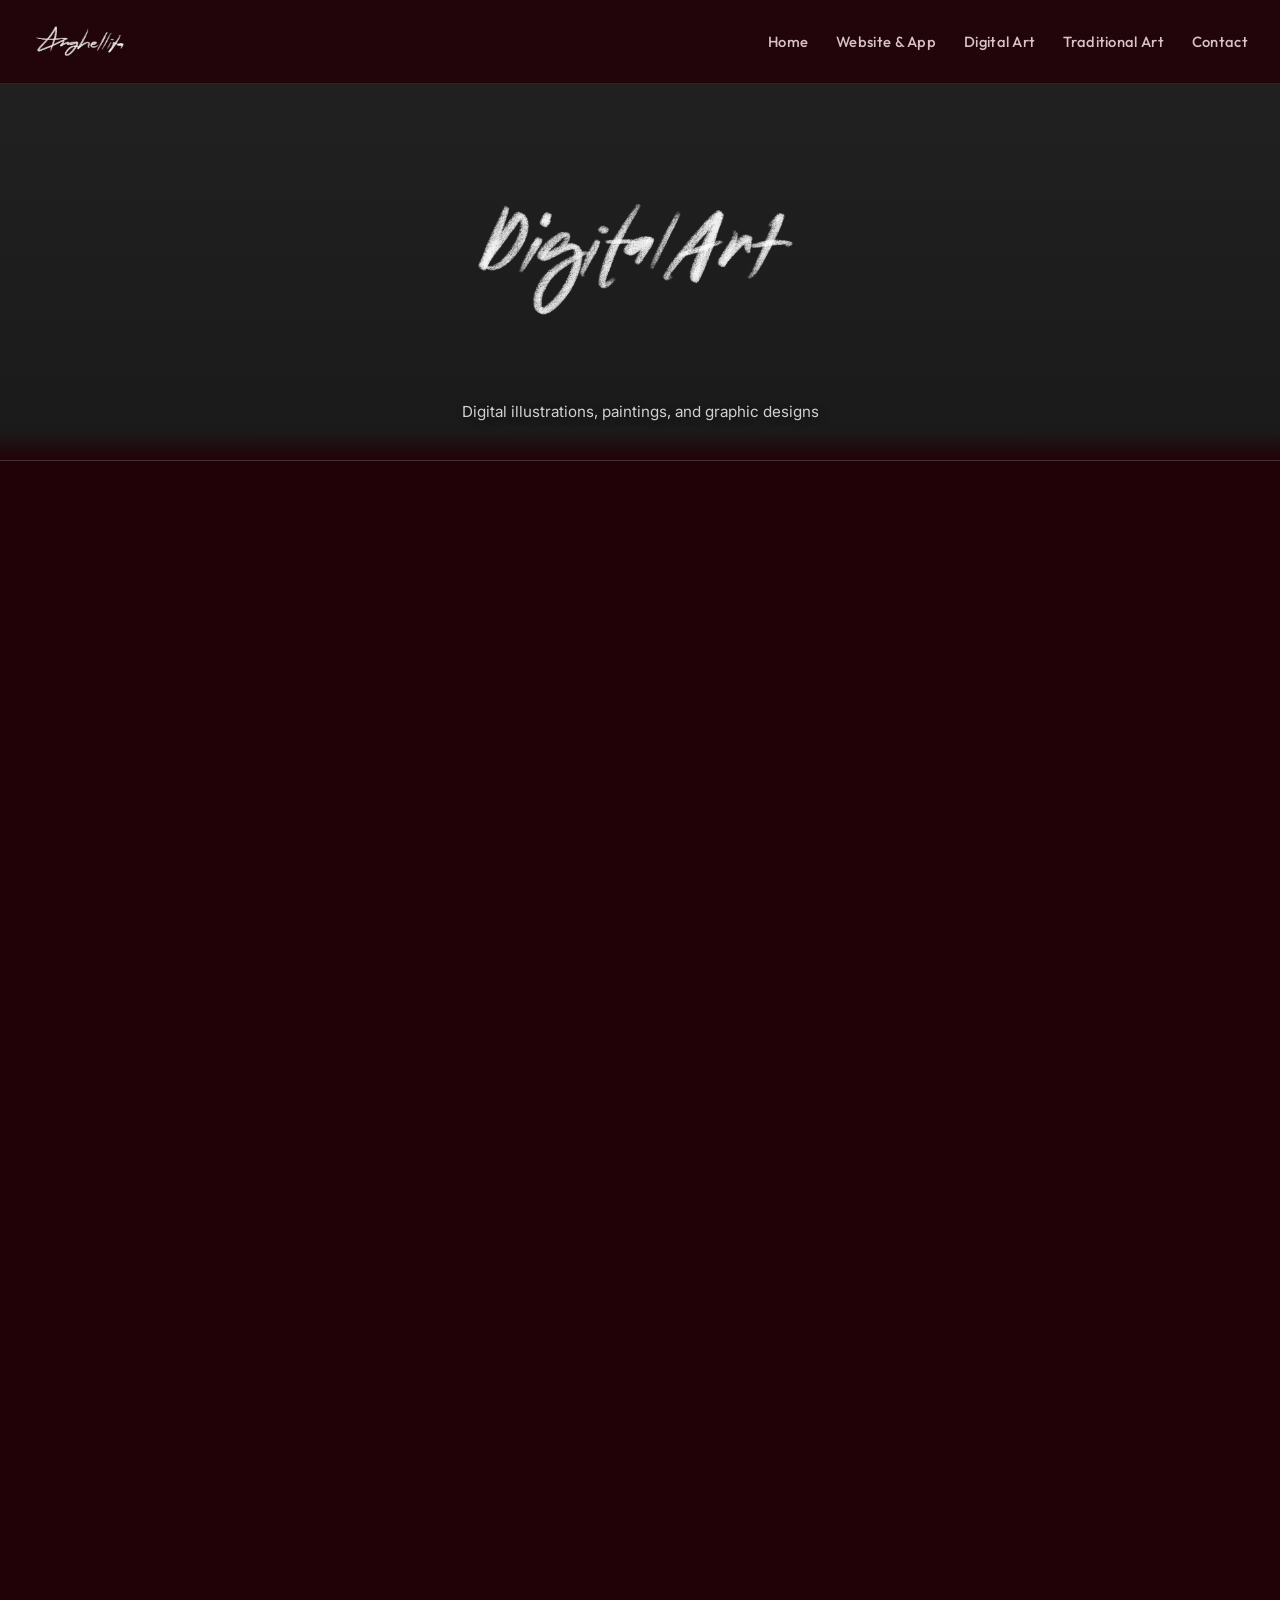
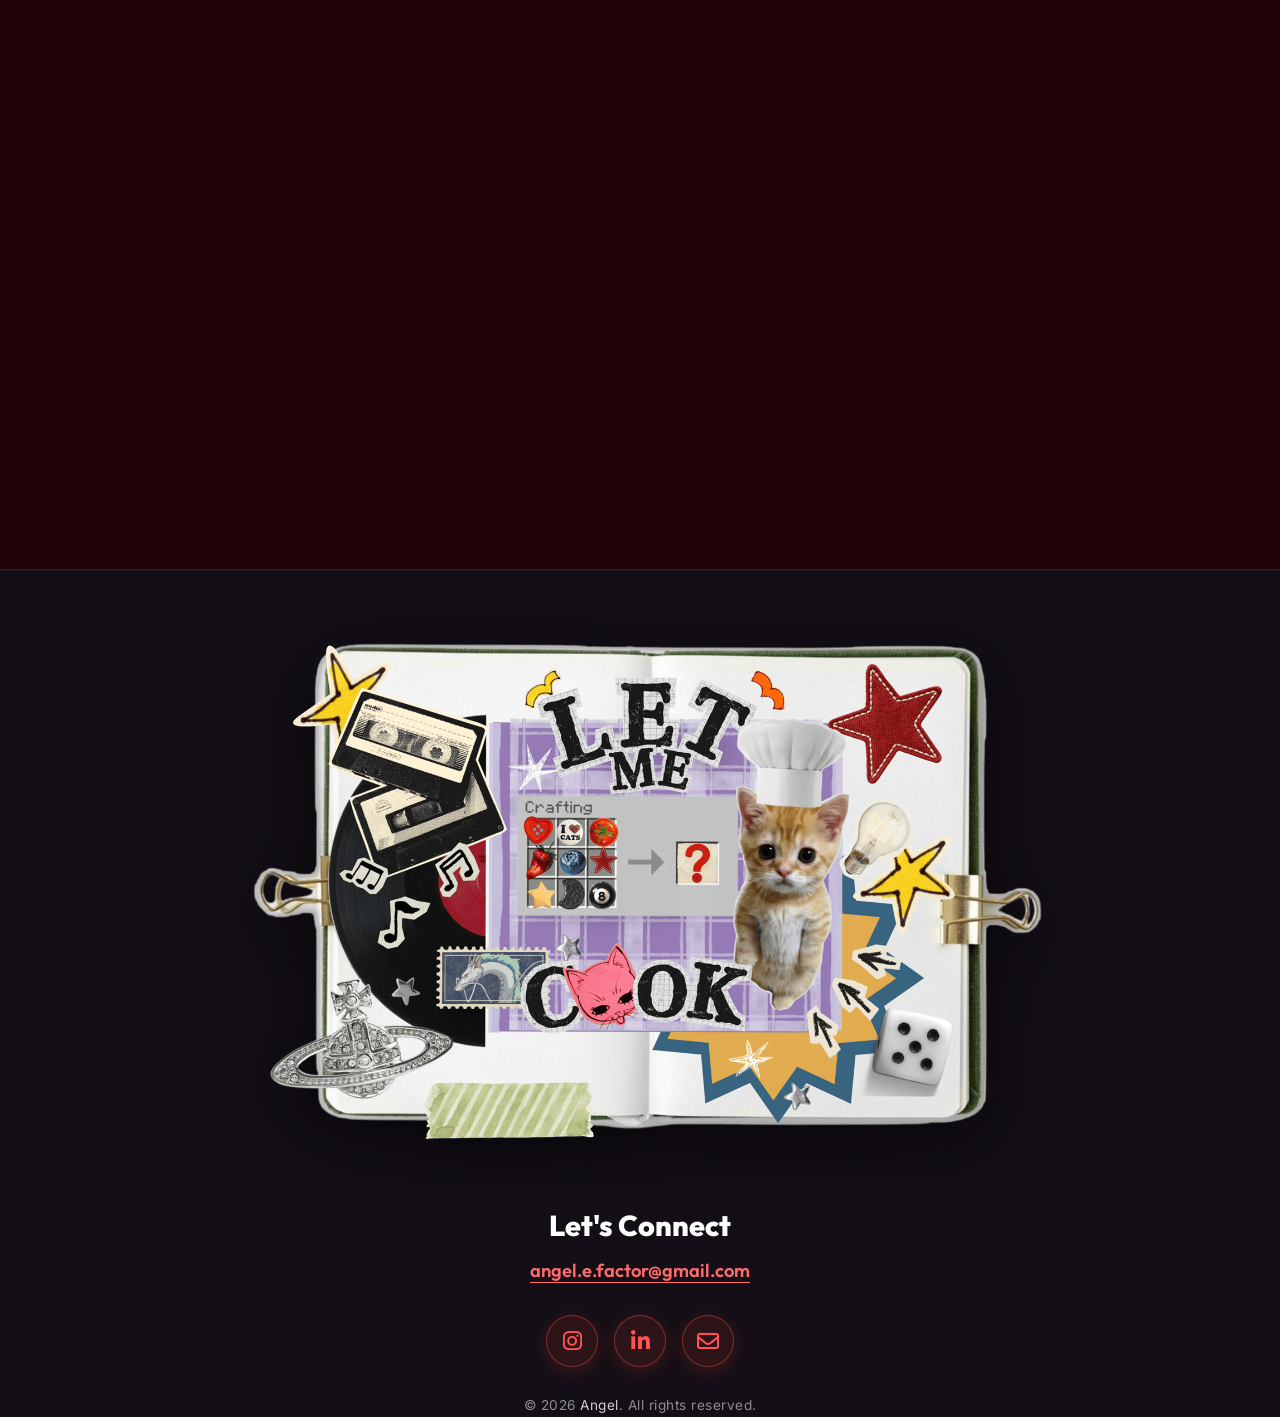
==== commit 25f04cfa: "Refine portfolio: apply warm burgundy/crimson palette, clean navbar, updated titles, and streamlined" ====
--- a/digitalart.html
+++ b/digitalart.html
@@ -5,6 +5,15 @@
   <meta name="viewport" content="width=device-width, initial-scale=1.0">
   <title>Digital Art — Anghellita</title>
   <meta name="description" content="Digital art and illustrations by Anghellita. Explore a collection of digital paintings, graphic designs, and creative artwork.">
+  
+  <!-- Google Fonts: Inter, Montserrat, Nothing You Could Do -->
+  <link rel="preconnect" href="https://fonts.googleapis.com">
+  <link rel="preconnect" href="https://fonts.gstatic.com" crossorigin>
+  <link href="https://fonts.googleapis.com/css2?family=Inter:wght@400;500;600;700;800;900&family=Montserrat:wght@400;500;600;700;800;900&family=Nothing+You+Could+Do&display=swap" rel="stylesheet">
+
+  <!-- Font Awesome 6 CDN -->
+  <link rel="stylesheet" href="https://cdnjs.cloudflare.com/ajax/libs/font-awesome/6.5.1/css/all.min.css" integrity="sha512-DTOQO9RWCH3ppGqcWaEA1BIZOC6xxalwEsw9c2QQeAIftl+Vegovlnee1c9QX4TctnWMn13TZye+giMm8e2LwA==" crossorigin="anonymous" referrerpolicy="no-referrer" />
+
   <link rel="stylesheet" href="styles.css">
 </head>
 <body>
@@ -28,7 +37,7 @@
   <!-- Navigation -->
   <nav class="navbar" id="navbar">
     <a href="index.html" class="nav-logo">
-      <img src="title/logo.png" alt="Anghellita Logo">
+      <img src="title/logo.png" alt="Anghellita Logo" class="nav-logo-img">
     </a>
     <button class="nav-toggle" id="navToggle" aria-label="Toggle navigation">
       <span></span><span></span><span></span>
@@ -154,9 +163,9 @@
       <h2 class="footer-contact-title">Let's Connect</h2>
       <a href="mailto:angel.e.factor@gmail.com" class="footer-email-link">angel.e.factor@gmail.com</a>
       <div class="footer-socials">
-        <a href="mailto:angel.e.factor@gmail.com" class="footer-social-link" aria-label="Email" title="Email: angel.e.factor@gmail.com">✉</a>
-        <a href="https://www.instagram.com/nglfctr/" target="_blank" rel="noopener" class="footer-social-link" aria-label="Instagram" title="Instagram: @nglfctr">📷</a>
-        <a href="https://www.linkedin.com/in/angelfactor" target="_blank" rel="noopener" class="footer-social-link" aria-label="LinkedIn" title="LinkedIn: Angel Factor">in</a>
+        <a href="https://www.instagram.com/nglfctr/" target="_blank" rel="noopener" class="footer-social-icon-btn" aria-label="Instagram" title="Instagram: @nglfctr"><i class="fa-brands fa-instagram"></i></a>
+        <a href="https://www.linkedin.com/in/angelfactor" target="_blank" rel="noopener" class="footer-social-icon-btn" aria-label="LinkedIn" title="LinkedIn: Angel Factor"><i class="fa-brands fa-linkedin-in"></i></a>
+        <a href="mailto:angel.e.factor@gmail.com" class="footer-social-icon-btn" aria-label="Email" title="Email: angel.e.factor@gmail.com"><i class="fa-regular fa-envelope"></i></a>
       </div>
       <p class="footer-copyright">&copy; 2026 <a href="index.html">Angel</a>. All rights reserved.</p>
     </div>
@@ -176,7 +185,7 @@
       <img class="lightbox-img" id="lightboxImg" src="" alt="Full-size image">
     </div>
     <span class="lightbox-counter" id="lightboxCounter"></span>
-    <span class="lightbox-scroll-hint" id="lightboxScrollHint" style="display:none;">🔍 Click or Pinch to Zoom</span>
+    <span class="lightbox-scroll-hint" id="lightboxScrollHint" style="display:none;">Click or Pinch to Zoom</span>
   </div>
 
   <script src="script.js"></script>
--- a/styles.css
+++ b/styles.css
@@ -7,30 +7,38 @@
 @import url('https://fonts.googleapis.com/css2?family=Outfit:wght@300;400;500;600;700;800;900&family=Inter:wght@300;400;500;600&family=Montserrat:wght@400;600;700;800&family=Nothing+You+Could+Do&display=swap');
 
 /* ===== CUSTOM PROPERTIES ===== */
+/* ===== CUSTOM PROPERTIES (WARM BURGUNDY & CRIMSON PALETTE) ===== */
 :root {
-  /* Colors */
-  --bg-primary: #1a1a1a;
-  --bg-secondary: #312f2f;
-  --bg-card: #2a2a2a;
-  --bg-card-hover: #333333;
-  --primary: #c0392b;
-  --primary-light: #e74c3c;
-  --primary-glow: rgba(192, 57, 43, 0.3);
-  --accent-pink: #e84393;
+  /* Warm Dark & Crimson Palette (Derived from user palette: #730c1e, #210207, #480415, #140f17) */
+  --bg-primary: #210207;
+  --bg-secondary: #2a060e;
+  --bg-section-alt: #26040a;
+  --bg-footer: #140f17;
+  --bg-card: #350711;
+  --bg-card-hover: #480415;
+  --primary: #730c1e;
+  --primary-light: #a81c30;
+  --primary-glow: rgba(115, 12, 30, 0.45);
+  --accent-pink: #c0392b;
   --accent-coral: #ff6b6b;
   --accent-warm: #fd9644;
-  --text-primary: #f0f0f0;
-  --text-secondary: #b0b0b0;
-  --text-muted: #666666;
-  --border: rgba(255, 255, 255, 0.06);
-  --border-light: rgba(255, 255, 255, 0.1);
+  --text-primary: #f8eff1;
+  --text-secondary: #d8c2c7;
+  --text-muted: #a68d93;
+  --border: rgba(248, 239, 241, 0.1);
+  --border-light: rgba(248, 239, 241, 0.16);
+  --nav-bg: rgba(33, 2, 7, 0.88);
+  --nav-scrolled: rgba(20, 15, 23, 0.96);
+  --shadow: 0 8px 32px rgba(20, 15, 23, 0.65);
+  --shadow-sm: 0 4px 16px rgba(20, 15, 23, 0.45);
+  --shadow-glow: 0 0 40px rgba(115, 12, 30, 0.35);
 
   /* Typography */
   --font-heading: 'Outfit', sans-serif;
   --font-body: 'Inter', sans-serif;
 
   /* Spacing */
-  --nav-height: 96px;
+  --nav-height: 84px;
   --section-py: 70px;
   --container-max: 1400px;
   --container-px: 32px;
@@ -38,15 +46,12 @@
   --gap-lg: 24px;
 
   /* Effects */
-  --glass-bg: rgba(20, 20, 20, 0.88);
-  --glass-border: rgba(255, 255, 255, 0.08);
-  --glass-blur: 24px;
-  --radius: 12px;
-  --radius-lg: 20px;
+  --glass-bg: rgba(48, 6, 14, 0.88);
+  --glass-border: rgba(248, 239, 241, 0.1);
+  --glass-blur: 20px;
+  --radius: 14px;
+  --radius-lg: 22px;
   --radius-sm: 8px;
-  --shadow: 0 8px 32px rgba(0, 0, 0, 0.5);
-  --shadow-sm: 0 4px 16px rgba(0, 0, 0, 0.3);
-  --shadow-glow: 0 0 40px rgba(192, 57, 43, 0.15);
   --transition: 0.3s cubic-bezier(0.4, 0, 0.2, 1);
   --transition-slow: 0.5s cubic-bezier(0.4, 0, 0.2, 1);
 }
@@ -68,8 +73,8 @@
 .lightbox-img,
 .tech-specialist-2,
 .figma-toolkit-img,
-.uniform-carousel-card,
-.curved-carousel-card {
+.pin-card,
+.pin-media img {
   user-select: none !important;
   -webkit-user-select: none !important;
   -moz-user-select: none !important;
@@ -262,9 +267,8 @@
 .figma-toolkit-img,
 .tech-specialist-2,
 .footer-flip-card,
-.gallery-carousel-section,
-.uniform-carousel-card,
-.curved-carousel-card {
+.pinterest-section,
+.pin-card {
   will-change: transform, opacity;
   backface-visibility: hidden;
   -webkit-backface-visibility: hidden;
@@ -277,7 +281,7 @@
 .page-loaded .gallery-section,
 .page-loaded .footer,
 .page-loaded .explore-section,
-.page-loaded .gallery-carousel-section {
+.page-loaded .pinterest-section {
   animation: fadeSlideUp 0.65s cubic-bezier(0.22, 1, 0.36, 1) both;
 }
 
@@ -336,7 +340,7 @@
   border: 0;
 }
 
-/* ===== NAVIGATION ===== */
+/* ===== NAVIGATION (FLUID GLASSMORPHISM & SMOOTH MICRO-ANIMATIONS) ===== */
 .navbar {
   position: fixed;
   top: 0;
@@ -347,99 +351,130 @@
   align-items: center;
   justify-content: space-between;
   padding: 0 var(--container-px);
-  background: var(--glass-bg);
-  backdrop-filter: blur(var(--glass-blur));
-  -webkit-backdrop-filter: blur(var(--glass-blur));
-  border-bottom: 1px solid var(--glass-border);
+  background: var(--nav-bg);
+  backdrop-filter: blur(20px);
+  -webkit-backdrop-filter: blur(20px);
+  border-bottom: 1px solid var(--border);
   z-index: 2000;
-  transition: var(--transition);
+  transition: height 0.4s cubic-bezier(0.22, 1, 0.36, 1),
+              background 0.4s cubic-bezier(0.22, 1, 0.36, 1),
+              box-shadow 0.4s cubic-bezier(0.22, 1, 0.36, 1),
+              border-color 0.4s ease;
 }
 
 .navbar.scrolled {
-  background: rgba(10, 10, 10, 0.95);
-  box-shadow: var(--shadow-sm);
-}
-
-/* Bigger Logo as image */
+  height: 70px;
+  background: var(--nav-scrolled);
+  border-bottom-color: rgba(192, 57, 43, 0.35);
+  box-shadow: 0 12px 35px rgba(18, 18, 24, 0.5), 0 0 20px rgba(192, 57, 43, 0.15);
+}
+
+/* Nav Brand Logo with Smooth 3D Hover */
 .nav-logo {
   display: flex;
   align-items: center;
-  transition: var(--transition);
-  padding: 6px 0;
+  transition: transform 0.4s cubic-bezier(0.34, 1.56, 0.64, 1);
+  padding: 4px 0;
+  text-decoration: none;
 }
 
 .nav-logo img {
-  height: 72px;
+  height: 68px;
   width: auto;
   filter: brightness(0) invert(1);
-  transition: var(--transition);
+  transition: transform 0.4s cubic-bezier(0.22, 1, 0.36, 1), filter 0.4s ease;
 }
 
 .nav-logo:hover img {
-  filter: brightness(0) invert(1) drop-shadow(0 0 12px rgba(231, 76, 60, 0.6));
-  transform: scale(1.06);
+  filter: brightness(0) invert(1) drop-shadow(0 0 16px rgba(231, 76, 60, 0.85));
+  transform: scale(1.08) rotate(-1.5deg);
 }
 
 .nav-links {
   display: flex;
   align-items: center;
-  gap: 8px;
+  gap: 28px;
+  list-style: none;
+}
+
+.nav-links li {
+  list-style: none;
 }
 
 .nav-links a {
-  font-family: var(--font-body);
-  font-size: 0.9rem;
+  font-family: var(--font-heading);
+  font-size: 0.92rem;
   font-weight: 500;
-  letter-spacing: 0.5px;
-  padding: 8px 18px;
-  border-radius: var(--radius-sm);
+  letter-spacing: 0.3px;
+  padding: 6px 0;
   color: var(--text-secondary);
-  transition: var(--transition);
+  text-decoration: none;
+  transition: color 0.3s ease, transform 0.3s ease;
   position: relative;
-}
-
-.nav-links a:hover,
+  display: inline-block;
+}
+
+.nav-links a::after {
+  content: '';
+  position: absolute;
+  bottom: 0;
+  left: 0;
+  width: 0%;
+  height: 2px;
+  background: #ff5252;
+  border-radius: 2px;
+  box-shadow: 0 0 10px rgba(255, 82, 82, 0.8), 0 0 16px rgba(231, 76, 60, 0.6);
+  transition: width 0.3s cubic-bezier(0.22, 1, 0.36, 1);
+}
+
+.nav-links a:hover {
+  color: var(--text-primary);
+  transform: translateY(-1px);
+}
+
+.nav-links a:hover::after,
+.nav-links a.active::after {
+  width: 100%;
+}
+
 .nav-links a.active {
   color: var(--text-primary);
-  background: rgba(255, 255, 255, 0.08);
-}
-
-.nav-links a.active::after {
-  content: '';
-  position: absolute;
-  bottom: 2px;
-  left: 50%;
-  transform: translateX(-50%);
-  width: 24px;
-  height: 2px;
-  background: var(--primary-light);
-  border-radius: 1px;
-}
-
-/* Hamburger */
+  font-weight: 700;
+  text-shadow: 0 0 12px rgba(236, 236, 242, 0.25);
+}
+
+/* Hamburger with Animated Transformation */
 .nav-toggle {
   display: none;
   flex-direction: column;
   gap: 5px;
-  background: none;
-  border: none;
+  background: rgba(255, 255, 255, 0.05);
+  border: 1px solid rgba(255, 255, 255, 0.1);
+  border-radius: 10px;
   cursor: pointer;
-  padding: 8px;
+  padding: 10px;
   z-index: 1001;
+  transition: all 0.3s ease;
+}
+
+.nav-toggle:hover {
+  background: rgba(192, 57, 43, 0.2);
+  border-color: rgba(231, 76, 60, 0.4);
 }
 
 .nav-toggle span {
   display: block;
-  width: 24px;
+  width: 22px;
   height: 2px;
   background: var(--text-primary);
   border-radius: 2px;
-  transition: var(--transition);
+  transition: all 0.35s cubic-bezier(0.22, 1, 0.36, 1);
   transform-origin: center;
 }
 
 .nav-toggle.open span:nth-child(1) {
   transform: rotate(45deg) translate(5px, 5px);
+  background: #ff5252;
 }
 
 .nav-toggle.open span:nth-child(2) {
@@ -449,6 +484,7 @@
 
 .nav-toggle.open span:nth-child(3) {
   transform: rotate(-45deg) translate(5px, -5px);
+  background: #ff5252;
 }
 
 /* ===== NEW HERO SECTION (herosectionbg.png + 10.png Wiggle - BIGGER) ===== */
@@ -583,13 +619,13 @@
 /* ===== SECOND SECTION WITH POP-UP INTERACTION ===== */
 .specialist-section {
   padding: 90px 0 110px;
-  background: #312f2f;
+  background: var(--bg-primary);
   position: relative;
   z-index: 2;
   border-bottom: 1px solid var(--border);
   opacity: 1;
   overflow: hidden;
-  transition: opacity 0.6s ease;
+  transition: opacity 0.6s ease, background 0.4s ease;
 }
 
 .specialist-section.revealed {
@@ -953,15 +989,81 @@
   }
 }
 
-/* Toolkit Image Interactive Card */
-.figma-toolkit-wrap {
+/* Right Column & Toolkit Layout — Flushed right directly under letter 'n' */
+.figma-right-col {
   display: flex;
   flex-direction: column;
-  align-items: flex-start;
-}
-
-.figma-toolkit-wrap .figma-header-wrap {
-  max-width: 220px;
+  align-items: flex-end;
+  text-align: right;
+}
+
+.figma-right-col .figma-location-block {
+  margin-top: 0;
+  margin-bottom: 0;
+  width: 100%;
+  display: flex;
+  flex-direction: column;
+  align-items: flex-end;
+  text-align: right;
+}
+
+.figma-right-col .figma-header-wrap,
+.right-aligned-header {
+  text-align: right;
+  display: flex;
+  flex-direction: column;
+  align-items: flex-end;
+  margin-left: auto;
+  margin-right: 0;
+  width: 100%;
+}
+
+.figma-right-col .figma-vector-line.left {
+  justify-content: flex-end;
+  margin-left: auto;
+}
+
+.figma-right-col .figma-location-item,
+.right-aligned-item {
+  cursor: pointer;
+  transition: transform 0.35s ease;
+  display: flex;
+  flex-direction: column;
+  align-items: flex-end;
+  text-align: right;
+  width: 100%;
+  padding: 0;
+}
+
+.figma-right-col .figma-edu-content,
+.right-aligned-content {
+  padding-left: 0 !important;
+  text-align: right !important;
+  display: flex;
+  flex-direction: column;
+  align-items: flex-end;
+  width: 100%;
+}
+
+.figma-right-col .figma-edu-school,
+.figma-right-col .figma-edu-strand,
+.figma-right-col .figma-edu-honors {
+  text-align: right !important;
+}
+
+.figma-right-col .figma-location-item:hover {
+  transform: translateX(-6px);
+}
+
+/* Toolkit Wrap — Positioned directly below the letter 'n' of Location */
+.figma-toolkit-wrap,
+.right-aligned-toolkit {
+  display: flex;
+  flex-direction: column;
+  align-items: flex-end;
+  text-align: right;
+  width: 100%;
+  margin-top: 24px;
 }
 
 .specialist-section.revealed .figma-toolkit-wrap .figma-line {
@@ -969,12 +1071,16 @@
   width: 140px;
 }
 
-.figma-toolkit-img {
+.figma-toolkit-img,
+.right-aligned-img {
   max-width: 220px;
   width: 100%;
   height: auto;
   display: block;
-  margin-top: 6px;
+  margin-top: 8px;
+  margin-left: auto;
+  margin-right: 0;
+  align-self: flex-end;
   filter: drop-shadow(0 12px 28px rgba(0, 0, 0, 0.6));
   transition: transform 0.5s cubic-bezier(0.34, 1.56, 0.64, 1), filter 0.5s ease;
   animation: floatToolkit 6s ease-in-out infinite;
@@ -986,15 +1092,489 @@
   filter: drop-shadow(0 25px 45px rgba(231, 76, 60, 0.5));
 }
 
-@keyframes floatToolkit {
-
-  0%,
-  100% {
-    transform: translateY(0);
-  }
-
-  50% {
-    transform: translateY(-6px);
+/* Calligraphy Section Title Images */
+.calligraphy-title-wrap {
+  display: flex;
+  justify-content: center;
+  align-items: center;
+  margin: 6px auto 14px;
+}
+
+.calligraphy-title-img,
+.webapp-title-img,
+.web-app-title-img,
+.art-single-title-img,
+.art-title-img,
+.section-title-img,
+.page-title-img {
+  max-width: 330px;
+  width: 100%;
+  height: auto;
+  display: block;
+  margin: 0 auto;
+  mix-blend-mode: screen;
+  filter: brightness(0.96) contrast(1.1);
+  transition: transform 0.4s ease, filter 0.4s ease, opacity 0.3s ease;
+}
+
+.calligraphy-title-img:hover,
+.art-single-title-img:hover {
+  transform: scale(1.03);
+}
+
+.webapp-title-img {
+  max-width: 320px;
+}
+
+.art-single-title-img {
+  max-width: 320px;
+  width: 100%;
+  height: auto;
+  display: block;
+  margin: 0 auto;
+  transition: opacity 0.25s ease, transform 0.25s cubic-bezier(0.22, 1, 0.36, 1);
+}
+
+.calligraphy-artworks-header {
+  display: flex;
+  align-items: center;
+  justify-content: center;
+  gap: 16px;
+  flex-wrap: wrap;
+  margin: 8px auto 14px;
+}
+
+.art-title-img {
+  max-width: 250px;
+  height: auto;
+}
+
+.art-title-sep {
+  color: #ff5252;
+  font-size: 1.4rem;
+  font-weight: 800;
+}
+
+/* Footer Location Text */
+.footer-location-text {
+  font-family: 'Montserrat', sans-serif;
+  font-size: 0.95rem;
+  font-weight: 500;
+  color: #cfcfcf;
+  margin-top: 8px;
+  margin-bottom: 22px;
+  letter-spacing: 0.2px;
+}
+
+/* ===== DEDICATED PROFESSIONAL CERTIFICATIONS SECTION (CHRONOLOGICAL RED ACCORDION TIMELINE) ===== */
+.certifications-section {
+  padding: 95px 0 85px;
+  background: var(--bg-section-alt);
+  position: relative;
+  z-index: 2;
+  border-top: 1px solid rgba(255, 255, 255, 0.05);
+  transition: background 0.4s ease;
+}
+
+.certifications-container {
+  max-width: 900px;
+  margin: 0 auto;
+  padding: 0 var(--container-px);
+}
+
+.cert-section-header {
+  text-align: center;
+  margin-bottom: 48px;
+  display: flex;
+  flex-direction: column;
+  align-items: center;
+  justify-content: center;
+}
+
+.cert-section-title {
+  font-family: var(--font-heading);
+  font-size: clamp(1.8rem, 3.5vw, 2.5rem);
+  font-weight: 800;
+  color: var(--text-primary);
+  letter-spacing: -0.5px;
+  line-height: 1.2;
+  text-align: center;
+}
+
+.cert-section-subtitle {
+  font-family: var(--font-body);
+  font-size: 0.92rem;
+  color: var(--text-secondary);
+  margin-top: 8px;
+  text-align: center;
+  max-width: 620px;
+}
+
+/* Timeline Layout */
+.cert-timeline {
+  position: relative;
+  padding-left: 48px;
+}
+
+/* Vertical Timeline Track & Progress Fill */
+.cert-timeline-track {
+  position: absolute;
+  top: 26px;
+  bottom: 26px;
+  left: 13px;
+  width: 3px;
+  background: rgba(255, 255, 255, 0.08);
+  border-radius: 4px;
+  overflow: hidden;
+}
+
+.cert-timeline-progress {
+  width: 100%;
+  height: 0%;
+  background: linear-gradient(180deg, #ff7675 0%, #ff5252 50%, #c0392b 100%);
+  border-radius: 4px;
+  box-shadow: 0 0 16px rgba(255, 82, 82, 0.95), 0 0 25px rgba(231, 76, 60, 0.6);
+  transition: height 0.12s ease-out, box-shadow 0.2s ease;
+}
+
+.cert-timeline-item {
+  position: relative;
+  margin-bottom: 24px;
+}
+
+.cert-timeline-item:last-child {
+  margin-bottom: 0;
+}
+
+/* Red Star Timeline Node — Lightens & Glows on scroll */
+.cert-timeline-node {
+  position: absolute;
+  top: 24px;
+  left: -48px;
+  width: 30px;
+  height: 30px;
+  border-radius: 50%;
+  background: #19191c;
+  border: 2px solid rgba(231, 76, 60, 0.45);
+  display: flex;
+  align-items: center;
+  justify-content: center;
+  color: #ff7675;
+  font-size: 0.76rem;
+  box-shadow: 0 0 10px rgba(231, 76, 60, 0.25);
+  z-index: 3;
+  transition: all 0.35s cubic-bezier(0.22, 1, 0.36, 1);
+}
+
+/* Illuminated on scroll progress / in view */
+.cert-timeline-item.illuminated .cert-timeline-node,
+.cert-timeline-node.illuminated,
+.cert-timeline-item.active .cert-timeline-node,
+.cert-timeline-item:hover .cert-timeline-node {
+  transform: scale(1.22);
+  border-color: #ffffff;
+  color: #ffffff;
+  background: #ff5252;
+  box-shadow: 0 0 22px #ff5252, 0 0 35px rgba(255, 82, 82, 0.7);
+}
+
+.cert-timeline-item.illuminated .cert-date-pill {
+  background: #ff5252;
+  color: #ffffff;
+  box-shadow: 0 0 14px rgba(255, 82, 82, 0.6);
+}
+
+/* Timeline Card */
+.cert-timeline-card {
+  background: var(--bg-card);
+  backdrop-filter: blur(14px);
+  -webkit-backdrop-filter: blur(14px);
+  border: 1px solid var(--border);
+  border-radius: 20px;
+  padding: 24px 28px;
+  transition: all 0.35s cubic-bezier(0.22, 1, 0.36, 1);
+  box-shadow: var(--shadow-sm);
+  cursor: pointer;
+}
+
+.cert-timeline-card:hover {
+  transform: translateX(8px);
+  border-color: rgba(231, 76, 60, 0.55);
+  background: var(--bg-card-hover);
+  box-shadow: var(--shadow), 0 0 24px rgba(231, 76, 60, 0.2);
+}
+
+.cert-timeline-item.active .cert-timeline-card {
+  border-color: rgba(231, 76, 60, 0.65);
+  background: var(--bg-card-hover);
+  box-shadow: var(--shadow), 0 0 25px rgba(231, 76, 60, 0.25);
+}
+
+.cert-card-header {
+  display: flex;
+  align-items: flex-start;
+  justify-content: space-between;
+  gap: 16px;
+}
+
+.cert-card-title-group {
+  flex-grow: 1;
+}
+
+/* Red Date Pill */
+.cert-date-pill {
+  display: inline-block;
+  padding: 4px 14px;
+  background: rgba(231, 76, 60, 0.16);
+  border: 1px solid rgba(231, 76, 60, 0.45);
+  border-radius: 8px;
+  color: #ff5252;
+  font-family: var(--font-heading);
+  font-size: 0.78rem;
+  font-weight: 700;
+  margin-bottom: 12px;
+  letter-spacing: 0.3px;
+  box-shadow: 0 0 10px rgba(231, 76, 60, 0.2);
+}
+
+.cert-card-title {
+  font-family: var(--font-heading);
+  font-size: 1.22rem;
+  font-weight: 800;
+  color: #ffffff;
+  line-height: 1.35;
+  margin-bottom: 6px;
+}
+
+.cert-card-issuer {
+  font-family: var(--font-body);
+  font-size: 0.92rem;
+  font-weight: 600;
+  color: #a8a8b2;
+}
+
+/* Accordion Expandable Body */
+.cert-card-body {
+  max-height: 0;
+  opacity: 0;
+  overflow: hidden;
+  transition: max-height 0.4s cubic-bezier(0.4, 0, 0.2, 1), opacity 0.35s ease, margin-top 0.35s ease;
+  margin-top: 0;
+}
+
+.cert-timeline-item.active .cert-card-body {
+  max-height: 350px;
+  opacity: 1;
+  margin-top: 16px;
+}
+
+.cert-card-desc {
+  font-family: var(--font-body);
+  font-size: 0.9rem;
+  line-height: 1.6;
+  color: #d1d1d6;
+}
+
+.cert-card-competencies {
+  display: flex;
+  flex-wrap: wrap;
+  gap: 8px;
+  margin-top: 14px;
+}
+
+.cert-tag {
+  padding: 4px 11px;
+  font-size: 0.74rem;
+  font-weight: 600;
+  color: #ff9999;
+  background: rgba(231, 76, 60, 0.12);
+  border: 1px solid rgba(231, 76, 60, 0.28);
+  border-radius: 6px;
+  letter-spacing: 0.2px;
+}
+
+/* ===== DEDICATED WEBSITE & APP SECTION (IMAGE 2 CARDS) ===== */
+.web-app-section {
+  padding: 95px 0 85px;
+  background: var(--bg-primary);
+  position: relative;
+  z-index: 2;
+  border-top: 1px solid var(--border);
+  transition: background 0.4s ease;
+}
+
+.web-app-container {
+  max-width: 1380px;
+  margin: 0 auto;
+  padding: 0 var(--container-px);
+}
+
+.web-app-header {
+  text-align: center;
+  margin-bottom: 50px;
+}
+
+.web-app-grid {
+  display: grid;
+  grid-template-columns: repeat(3, 1fr);
+  gap: 28px;
+}
+
+.web-project-card {
+  background: var(--bg-card);
+  border: 1px solid var(--border);
+  border-radius: 18px;
+  overflow: hidden;
+  display: flex;
+  flex-direction: column;
+  box-shadow: var(--shadow-sm);
+  transition: all 0.35s cubic-bezier(0.22, 1, 0.36, 1);
+  cursor: pointer;
+}
+
+.web-project-card:hover {
+  transform: translateY(-8px);
+  border-color: rgba(231, 76, 60, 0.6);
+  box-shadow: 0 20px 45px rgba(0, 0, 0, 0.55), 0 0 25px rgba(231, 76, 60, 0.2);
+}
+
+.web-project-thumb-wrap {
+  width: 100%;
+  height: 230px;
+  overflow: hidden;
+  position: relative;
+  background: #111111;
+  border-bottom: 1px solid rgba(255, 255, 255, 0.06);
+}
+
+.web-project-thumb-wrap img {
+  width: 100%;
+  height: 100%;
+  object-fit: cover;
+  object-position: top;
+  transition: transform 0.6s cubic-bezier(0.22, 1, 0.36, 1);
+}
+
+.web-project-card:hover .web-project-thumb-wrap img {
+  transform: scale(1.05);
+}
+
+.web-project-body {
+  padding: 24px;
+  display: flex;
+  flex-direction: column;
+  flex-grow: 1;
+}
+
+.web-project-category {
+  font-family: var(--font-heading);
+  font-size: 0.74rem;
+  font-weight: 800;
+  letter-spacing: 0.8px;
+  text-transform: uppercase;
+  color: #ff6b6b;
+  margin-bottom: 8px;
+}
+
+.web-project-title {
+  font-family: var(--font-heading);
+  font-size: 1.25rem;
+  font-weight: 800;
+  color: #ffffff;
+  line-height: 1.3;
+  margin-bottom: 8px;
+}
+
+.web-project-context {
+  font-family: var(--font-body);
+  font-size: 0.8rem;
+  font-weight: 600;
+  color: #b0b0b8;
+  margin-bottom: 12px;
+  line-height: 1.4;
+}
+
+.web-project-desc {
+  font-family: var(--font-body);
+  font-size: 0.88rem;
+  line-height: 1.55;
+  color: #d1d1d6;
+  margin-bottom: 18px;
+  flex-grow: 1;
+}
+
+.web-project-tags {
+  display: flex;
+  flex-wrap: wrap;
+  gap: 8px;
+  margin-bottom: 18px;
+}
+
+.web-tag {
+  padding: 4px 10px;
+  font-family: var(--font-body);
+  font-size: 0.74rem;
+  font-weight: 600;
+  color: #dcdde1;
+  background: rgba(255, 255, 255, 0.06);
+  border: 1px solid rgba(255, 255, 255, 0.08);
+  border-radius: 6px;
+  transition: all 0.25s ease;
+}
+
+.web-project-card:hover .web-tag {
+  border-color: rgba(231, 76, 60, 0.35);
+  color: #ffffff;
+}
+
+.web-project-details-btn {
+  display: inline-flex;
+  align-items: center;
+  gap: 8px;
+  padding: 8px 18px;
+  background: rgba(231, 76, 60, 0.12);
+  border: 1px solid rgba(231, 76, 60, 0.35);
+  border-radius: 8px;
+  color: #ff6b6b;
+  font-family: var(--font-heading);
+  font-size: 0.8rem;
+  font-weight: 700;
+  cursor: pointer;
+  transition: all 0.25s ease;
+  align-self: flex-start;
+  margin-top: auto;
+}
+
+.web-project-details-btn:hover {
+  background: rgba(231, 76, 60, 0.28);
+  border-color: rgba(231, 76, 60, 0.65);
+  color: #ffffff;
+  transform: translateX(4px);
+}
+
+@media (max-width: 1100px) {
+  .web-app-grid {
+    grid-template-columns: repeat(2, 1fr);
+  }
+}
+
+@media (max-width: 650px) {
+  .web-app-grid {
+    grid-template-columns: 1fr;
+  }
+  .cert-timeline {
+    padding-left: 36px;
+  }
+  .cert-timeline-node {
+    left: -36px;
+    width: 24px;
+    height: 24px;
+  }
+  .cert-timeline-track {
+    left: 11px;
+  }
+  .cert-timeline-card {
+    padding: 20px 22px;
   }
 }
 
@@ -1656,25 +2236,184 @@
   }
 }
 
-/* ===== FOOTER WITH WIGGLE ANIMATION ===== */
+/* ===== FOOTER WITH SEND A MESSAGE FORM & FLIPPABLE CONTACT CARD ===== */
 .footer {
   width: 100%;
   position: relative;
-  opacity: 0;
-}
-
+  opacity: 1;
+  background: var(--bg-footer);
+  border-top: 1px solid var(--border);
+  transition: background 0.4s ease;
+}
+
+.footer-container {
+  width: 100%;
+  max-width: 1200px;
+  margin: 0 auto;
+  padding: 70px var(--container-px) 45px;
+  display: flex;
+  flex-direction: column;
+  align-items: center;
+  gap: 44px;
+}
+
+/* ===== 1. SEND A MESSAGE CONTACT FORM (MATCHING USER MOCKUP) ===== */
+.contact-form-wrapper {
+  width: 100%;
+  max-width: 580px;
+  margin: 0 auto;
+}
+
+.contact-form-card {
+  background: var(--bg-card);
+  backdrop-filter: blur(20px);
+  -webkit-backdrop-filter: blur(20px);
+  border: 1px solid var(--border);
+  border-radius: 24px;
+  padding: 38px 36px 34px;
+  box-shadow: var(--shadow), 0 0 30px rgba(192, 57, 43, 0.15);
+  transition: transform 0.35s ease, box-shadow 0.35s ease, border-color 0.35s ease;
+}
+
+.contact-form-card:hover {
+  border-color: rgba(192, 57, 43, 0.5);
+  box-shadow: var(--shadow), 0 0 35px rgba(192, 57, 43, 0.28);
+}
+
+.contact-form-title {
+  font-family: var(--font-heading);
+  font-size: 1.65rem;
+  font-weight: 800;
+  color: var(--text-primary);
+  margin-bottom: 24px;
+  letter-spacing: -0.3px;
+  text-align: left;
+}
+
+.contact-form {
+  display: flex;
+  flex-direction: column;
+  gap: 18px;
+}
+
+.form-group {
+  display: flex;
+  flex-direction: column;
+  gap: 8px;
+  text-align: left;
+}
+
+.form-label {
+  font-family: var(--font-heading);
+  font-size: 0.92rem;
+  font-weight: 700;
+  color: var(--text-primary);
+  letter-spacing: 0.2px;
+}
+
+.form-input,
+.form-textarea {
+  width: 100%;
+  background: var(--bg-secondary);
+  border: 1.5px solid var(--border-light);
+  border-radius: 12px;
+  padding: 14px 18px;
+  color: var(--text-primary);
+  font-family: var(--font-body);
+  font-size: 0.95rem;
+  transition: all 0.25s ease;
+  outline: none;
+  box-sizing: border-box;
+}
+
+.form-input::placeholder,
+.form-textarea::placeholder {
+  color: var(--text-muted);
+  font-size: 0.92rem;
+}
+
+.form-input:focus,
+.form-textarea:focus {
+  border-color: #c0392b;
+  background: var(--bg-card);
+  box-shadow: 0 0 18px rgba(192, 57, 43, 0.4);
+}
+
+.form-textarea {
+  resize: vertical;
+  min-height: 110px;
+  line-height: 1.5;
+}
+
+.form-submit-btn {
+  width: 100%;
+  padding: 15px 28px;
+  background: linear-gradient(135deg, #480415 0%, #730c1e 50%, #a81c30 100%);
+  border: 1px solid rgba(255, 235, 240, 0.18);
+  border-radius: 12px;
+  color: #f8eff1;
+  font-family: var(--font-heading);
+  font-size: 1rem;
+  font-weight: 700;
+  display: flex;
+  align-items: center;
+  justify-content: center;
+  gap: 10px;
+  cursor: pointer;
+  transition: all 0.3s cubic-bezier(0.22, 1, 0.36, 1);
+  box-shadow: 0 8px 24px rgba(72, 4, 21, 0.6), 0 0 15px rgba(115, 12, 30, 0.35);
+  margin-top: 6px;
+}
+
+.form-submit-btn:hover {
+  transform: translateY(-2px);
+  background: linear-gradient(135deg, #5e051b 0%, #8b1025 50%, #c01e38 100%);
+  box-shadow: 0 12px 32px rgba(115, 12, 30, 0.8), 0 0 22px rgba(168, 28, 48, 0.5);
+  filter: brightness(1.08);
+}
+
+.form-submit-btn i {
+  font-size: 1.05rem;
+  transition: transform 0.25s ease;
+}
+
+.form-submit-btn:hover i {
+  transform: translateX(3px) translateY(-2px);
+}
+
+.form-status-msg {
+  padding: 12px 16px;
+  border-radius: 10px;
+  font-size: 0.9rem;
+  font-weight: 600;
+  text-align: center;
+  margin-top: 10px;
+  transition: all 0.3s ease;
+}
+
+.form-status-msg.success {
+  background: rgba(46, 204, 113, 0.15);
+  border: 1px solid rgba(46, 204, 113, 0.4);
+  color: #2ecc71;
+}
+
+.form-status-msg.error {
+  background: rgba(231, 76, 60, 0.15);
+  border: 1px solid rgba(231, 76, 60, 0.4);
+  color: #ff7675;
+}
+
+/* ===== 2. FLIPPABLE 3D CONTACT CARD ===== */
 .footer-image-wrapper {
   width: 100%;
-  padding: 40px var(--container-px) 20px;
+  padding: 10px 0;
   display: flex;
   justify-content: center;
   align-items: center;
-  background: var(--bg-primary);
   overflow: hidden;
   perspective: 1200px;
 }
 
-/* 3D Flip Card Container — FLIP ONLY ON CLICK */
 .footer-flip-card {
   max-width: 850px;
   width: 100%;
@@ -1690,7 +2429,6 @@
   transform-style: preserve-3d;
 }
 
-/* Flip ONLY when .flipped class is added via click or nav link click */
 .footer-flip-card.flipped .footer-flip-card-inner {
   transform: rotateY(180deg);
 }
@@ -1729,7 +2467,6 @@
   transform-origin: center center;
 }
 
-/* Overlay Download CV button directly below "Work with me!" text on contact.png — Shifted slightly left */
 .contact-card-overlay {
   position: absolute;
   top: 61%;
@@ -1769,53 +2506,20 @@
   color: #ffffff !important;
 }
 
-.contact-card-hint {
-  display: none !important;
-}
-
-@keyframes wiggle {
-
-  0%,
-  100% {
-    transform: rotate(0deg) translateY(0);
-  }
-
-  25% {
-    transform: rotate(-2.5deg) translateY(-6px);
-  }
-
-  50% {
-    transform: rotate(2.5deg) translateY(-2px);
-  }
-
-  75% {
-    transform: rotate(-1.5deg) translateY(-8px);
-  }
-}
-
-@keyframes wiggleHover {
-  from {
-    transform: rotate(-3deg) scale(1.02);
-  }
-
-  to {
-    transform: rotate(3deg) scale(1.02);
-  }
-}
-
+/* ===== 3. LET'S CONNECT & HIGH-VISIBILITY SOCIAL BUTTONS ===== */
 .footer-contact {
-  background: var(--bg-secondary);
-  padding: 48px var(--container-px);
+  background: transparent;
+  padding: 10px 0 0;
   text-align: center;
-  border-top: 1px solid var(--border);
+  width: 100%;
 }
 
 .footer-contact-title {
   font-family: var(--font-heading);
-  font-size: 1.5rem;
-  font-weight: 700;
-  margin-bottom: 12px;
-  color: var(--text-primary);
+  font-size: 1.8rem;
+  font-weight: 800;
+  margin-bottom: 8px;
+  color: #ffffff;
 }
 
 .footer-email-link {
@@ -1823,73 +2527,66 @@
   font-family: var(--font-heading);
   font-size: 1.15rem;
   font-weight: 600;
-  color: var(--primary-light);
-  margin-bottom: 24px;
+  color: #ff6b6b;
+  margin-bottom: 8px;
   transition: var(--transition);
   text-decoration: underline;
   text-underline-offset: 5px;
 }
 
 .footer-email-link:hover {
-  color: var(--accent-coral);
+  color: #ff9999;
   transform: translateY(-2px);
 }
 
 .footer-socials {
   display: flex;
   justify-content: center;
+  align-items: center;
   gap: 16px;
-  margin-bottom: 24px;
-}
-
-.footer-social-link {
-  width: 46px;
-  height: 46px;
+  flex-wrap: wrap;
+  margin: 22px auto 28px;
+}
+
+/* Red Logo-Only Social Buttons */
+.footer-social-icon-btn {
+  width: 52px;
+  height: 52px;
   border-radius: 50%;
-  background: var(--bg-card);
-  border: 1px solid var(--border-light);
-  display: flex;
+  background: rgba(192, 57, 43, 0.14);
+  border: 1.5px solid rgba(231, 76, 60, 0.45);
+  color: #ff5252;
+  display: inline-flex;
   align-items: center;
   justify-content: center;
-  font-size: 1.25rem;
-  color: var(--text-secondary);
-  transition: var(--transition);
-}
-
-.footer-social-link:hover {
-  background: var(--primary);
-  color: #fff;
-  border-color: var(--primary);
-  transform: translateY(-3px);
-  box-shadow: 0 6px 20px var(--primary-glow);
+  font-size: 1.35rem;
+  transition: all 0.35s cubic-bezier(0.22, 1, 0.36, 1);
+  box-shadow: 0 4px 18px rgba(192, 57, 43, 0.25);
+  cursor: pointer;
+  text-decoration: none;
+}
+
+.footer-social-icon-btn:hover {
+  background: linear-gradient(135deg, #c0392b 0%, #e74c3c 100%);
+  color: #ffffff;
+  border-color: #ff7675;
+  transform: translateY(-4px) scale(1.1);
+  box-shadow: 0 10px 28px rgba(231, 76, 60, 0.7);
 }
 
 .footer-copyright {
-  font-size: 0.8rem;
-  color: var(--text-muted);
+  font-size: 0.85rem;
+  color: #8c8c96;
   letter-spacing: 0.5px;
 }
 
 .footer-copyright a {
-  color: var(--text-secondary);
+  color: #cfcfd6;
   transition: var(--transition);
 }
 
 .footer-copyright a:hover {
   color: var(--primary-light);
-}
-
-/* ===== SHARED CAROUSEL SECTION STYLES ===== */
-.gallery-carousel-section {
-  padding: 85px 0 65px;
-  background: var(--bg-primary);
-  position: relative;
-  z-index: 2;
-  overflow: hidden;
-}
-
-.gallery-carousel-section.curved-section {
-  background: #1e1d1d;
 }
 
 .section-title-wrap {
@@ -1936,349 +2633,338 @@
   letter-spacing: 0.2px;
 }
 
-/* Nav Arrow Controls — Minimalist Clean Floating Chevrons (No Circle) */
-.carousel-nav-arrow {
-  position: absolute;
-  top: 50%;
-  transform: translateY(-50%);
-  width: auto;
+/* ============================================================
+   PINTEREST-STYLE MASONRY SHOWCASE (ONE-PAGE PORTFOLIO)
+   - Organic multi-column masonry pinboard (column-count)
+   - Pinterest pin cards with rounded corners, dark glass styling,
+     hover zoom, crimson red "Preview ↗" button, metadata pill,
+     and category badge
+   - Category filter bar with interactive pills & counts
+   - Stagger fade-in animation on filtering
+   ============================================================ */
+
+.pinterest-section {
+  position: relative;
+  padding: 85px 0 100px;
+  background: var(--bg-secondary);
+  transition: background 0.4s ease;
+}
+
+.anchor-target {
+  position: relative;
+  top: calc(-1 * var(--nav-height) - 20px);
+  visibility: hidden;
+  height: 0;
+}
+
+.pinterest-container {
+  width: 100%;
+  max-width: 1440px;
+  margin: 0 auto;
+  padding: 0 var(--container-px);
+}
+
+/* Header & Typography */
+.pinterest-header {
+  text-align: center;
+  max-width: 820px;
+  margin: 0 auto 44px;
+}
+
+.pinterest-header-badge {
+  display: inline-flex;
+  align-items: center;
+  gap: 8px;
+  padding: 6px 18px;
+  background: rgba(192, 57, 43, 0.12);
+  border: 1px solid rgba(231, 76, 60, 0.35);
+  border-radius: 999px;
+  color: #ff6b6b;
+  font-family: var(--font-heading);
+  font-size: 0.78rem;
+  font-weight: 700;
+  letter-spacing: 2px;
+  text-transform: uppercase;
+  margin-bottom: 14px;
+}
+
+.pinterest-title {
+  font-family: var(--font-heading);
+  font-size: clamp(2.2rem, 5vw, 3.4rem);
+  font-weight: 800;
+  color: var(--text-primary);
+  line-height: 1.15;
+  margin-bottom: 12px;
+  letter-spacing: -0.5px;
+}
+
+.pinterest-subtitle {
+  font-size: 1rem;
+  font-weight: 400;
+  color: var(--text-secondary);
+  line-height: 1.6;
+  max-width: 680px;
+  margin: 0 auto 32px;
+}
+
+/* Pinterest Category Filter Pills */
+.pinterest-filter-bar {
+  display: flex;
+  align-items: center;
+  justify-content: center;
+  flex-wrap: wrap;
+  gap: 12px;
+  margin: 0 auto;
+}
+
+.filter-pill {
+  display: inline-flex;
+  align-items: center;
+  gap: 8px;
+  padding: 10px 22px;
+  background: rgba(255, 255, 255, 0.05);
+  backdrop-filter: blur(12px);
+  -webkit-backdrop-filter: blur(12px);
+  border: 1px solid rgba(255, 255, 255, 0.1);
+  border-radius: 999px;
+  color: var(--text-secondary);
+  font-family: var(--font-heading);
+  font-size: 0.9rem;
+  font-weight: 600;
+  cursor: pointer;
+  transition: all 0.3s cubic-bezier(0.22, 1, 0.36, 1);
+  user-select: none;
+}
+
+.filter-pill:hover {
+  background: rgba(255, 255, 255, 0.12);
+  border-color: rgba(255, 255, 255, 0.22);
+  color: var(--text-primary);
+  transform: translateY(-2px);
+}
+
+.filter-pill.active {
+  background: linear-gradient(135deg, #730c1e, #480415);
+  border-color: #a81c30;
+  color: #f8eff1;
+  box-shadow: 0 6px 24px rgba(115, 12, 30, 0.55);
+  transform: translateY(-2px);
+}
+
+.filter-icon {
+  font-size: 1rem;
+  line-height: 1;
+}
+
+.filter-count {
+  display: inline-block;
+  padding: 2px 8px;
+  background: rgba(0, 0, 0, 0.28);
+  border-radius: 999px;
+  font-size: 0.75rem;
+  font-weight: 700;
+  color: inherit;
+  margin-left: 2px;
+}
+
+.filter-pill.active .filter-count {
+  background: rgba(255, 255, 255, 0.22);
+  color: #ececf2;
+}
+
+/* Pinterest Masonry Grid */
+.pinterest-grid {
+  column-count: 4;
+  column-gap: 22px;
+  width: 100%;
+  padding-top: 24px;
+}
+
+/* Pinterest Pin Card */
+.pin-card {
+  break-inside: avoid;
+  margin-bottom: 22px;
+  border-radius: 18px;
+  overflow: hidden;
+  background: var(--bg-card);
+  border: 1px solid var(--border);
+  box-shadow: var(--shadow-sm);
+  position: relative;
+  cursor: pointer;
+  transition: transform 0.4s cubic-bezier(0.22, 1, 0.36, 1),
+              box-shadow 0.4s cubic-bezier(0.22, 1, 0.36, 1),
+              border-color 0.35s ease;
+  transform: translateZ(0);
+  will-change: transform;
+}
+
+.pin-card:hover {
+  transform: translateY(-8px) scale(1.015);
+  border-color: rgba(231, 76, 60, 0.7);
+  box-shadow: 0 24px 55px rgba(0, 0, 0, 0.8), 0 0 30px rgba(192, 57, 43, 0.4);
+}
+
+.pin-card.pin-hidden {
+  display: none !important;
+}
+
+.pin-card.pin-animating {
+  animation: pinCardFadeIn 0.45s cubic-bezier(0.22, 1, 0.36, 1) forwards;
+}
+
+@keyframes pinCardFadeIn {
+  from {
+    opacity: 0;
+    transform: translateY(20px) scale(0.96);
+  }
+  to {
+    opacity: 1;
+    transform: translateY(0) scale(1);
+  }
+}
+
+.pin-media {
+  position: relative;
+  width: 100%;
+  overflow: hidden;
+  border-radius: 18px;
+  background: #181818;
+}
+
+.pin-media img {
+  width: 100%;
   height: auto;
-  border-radius: 0;
-  background: transparent;
-  backdrop-filter: none;
-  -webkit-backdrop-filter: none;
-  border: none;
-  color: rgba(255, 255, 255, 0.7);
-  font-size: 2.8rem;
-  font-weight: 200;
-  line-height: 1;
-  display: flex;
-  align-items: center;
-  justify-content: center;
-  cursor: pointer;
-  z-index: 25;
-  transition: all 0.25s cubic-bezier(0.34, 1.56, 0.64, 1);
-  box-shadow: none;
-  user-select: none;
-  padding: 4px 8px;
-}
-
-.carousel-arrow-left {
-  left: 4px;
-}
-
-.carousel-arrow-right {
-  right: 4px;
-}
-
-.carousel-nav-arrow:hover {
-  background: transparent;
-  border-color: transparent;
-  color: var(--primary-light);
-  transform: translateY(-50%) scale(1.3);
-  box-shadow: none;
-  text-shadow: 0 0 20px rgba(231, 76, 60, 0.9);
-}
-
-.carousel-dots-wrap {
-  display: flex;
-  justify-content: center;
-  align-items: center;
-  gap: 8px;
-  margin-top: 32px;
-}
-
-.carousel-dot {
-  width: 9px;
-  height: 9px;
-  border-radius: 50%;
-  background: rgba(255, 255, 255, 0.2);
-  border: none;
-  cursor: pointer;
-  transition: all 0.35s cubic-bezier(0.22, 1, 0.36, 1);
-  padding: 0;
-}
-
-.carousel-dot:hover {
-  background: rgba(255, 255, 255, 0.5);
-  transform: scale(1.2);
-}
-
-.carousel-dot.active {
-  width: 26px;
-  border-radius: 6px;
-  background: linear-gradient(90deg, #b50707, #e74c3c);
-  box-shadow: 0 0 10px rgba(231, 76, 60, 0.6);
-}
-
-/* ============================================================
-   1. UNIFORM SHAPE INFINITE CAROUSEL (Website & App)
-   - Matches reference image 1: clean uniform rectangular portrait cards
-   - Grayscale by default, color on hover
-   - Brand RED bottom gradient wash
-   ============================================================ */
-.uniform-carousel-container {
-  position: relative;
-  max-width: 1360px;
-  margin: 0 auto;
-  padding: 10px 48px;
-}
-
-.uniform-carousel-viewport {
-  overflow: hidden;
-  position: relative;
-  width: 100%;
-  cursor: grab;
-  user-select: none;
-}
-
-.uniform-carousel-viewport:active {
-  cursor: grabbing;
-}
-
-.uniform-carousel-track {
-  display: flex;
-  gap: 20px;
-  transition: transform 0.55s cubic-bezier(0.22, 1, 0.36, 1);
-  will-change: transform;
-}
-
-.uniform-carousel-card {
-  flex: 0 0 calc((100% - 60px) / 4);
-  min-width: 230px;
-  max-width: 310px;
-  aspect-ratio: 3 / 4.1;
-  position: relative;
-}
-
-.uniform-card-inner {
-  position: relative;
-  width: 100%;
-  height: 100%;
-  border-radius: 12px;
-  overflow: hidden;
-  background: #252525;
-  border: 1px solid rgba(255, 255, 255, 0.08);
-  box-shadow: 0 10px 25px rgba(0, 0, 0, 0.4);
-  transition: transform 0.4s cubic-bezier(0.22, 1, 0.36, 1),
-              box-shadow 0.4s ease,
-              border-color 0.3s ease;
-  cursor: pointer;
-}
-
-.uniform-card-inner img {
-  width: 100%;
-  height: 100%;
-  object-fit: cover;
-  object-position: top center;
+  display: block;
+  border-radius: 18px;
   image-rendering: -webkit-optimize-contrast;
   image-rendering: high-quality;
-  -webkit-backface-visibility: hidden;
-  backface-visibility: hidden;
   transform: translateZ(0);
-  filter: grayscale(100%) contrast(1.08) brightness(0.96);
-  transition: filter 0.5s cubic-bezier(0.22, 1, 0.36, 1), transform 0.45s cubic-bezier(0.22, 1, 0.36, 1);
-}
-
-/* Brand RED Gradient wash at bottom */
-.uniform-card-gradient {
+  transition: transform 0.55s cubic-bezier(0.22, 1, 0.36, 1);
+}
+
+.pin-card:hover .pin-media img {
+  transform: scale(1.045);
+}
+
+/* Pinterest Pin Overlay */
+.pin-overlay {
   position: absolute;
-  bottom: 0;
-  left: 0;
-  right: 0;
-  height: 40%;
+  inset: 0;
   background: linear-gradient(
-    to top,
-    rgba(181, 7, 7, 0.65) 0%,
-    rgba(181, 7, 7, 0.28) 45%,
-    transparent 100%
+    180deg,
+    rgba(0, 0, 0, 0.55) 0%,
+    transparent 35%,
+    transparent 55%,
+    rgba(0, 0, 0, 0.94) 100%
   );
+  border-radius: 18px;
+  padding: 16px 18px;
+  display: flex;
+  flex-direction: column;
+  justify-content: space-between;
+  opacity: 0;
+  transition: opacity 0.32s cubic-bezier(0.22, 1, 0.36, 1);
   pointer-events: none;
-  z-index: 2;
-  transition: opacity 0.35s ease;
-}
-
-.uniform-card-inner:hover {
-  transform: translateY(-8px) scale(1.02);
-  border-color: rgba(231, 76, 60, 0.7);
-  box-shadow: 0 20px 45px rgba(0, 0, 0, 0.75), 0 0 25px rgba(231, 76, 60, 0.5);
-}
-
-.uniform-card-inner:hover img {
-  filter: grayscale(0%) brightness(1.04) contrast(1.06);
-  transform: scale(1.05);
-}
-
-.uniform-card-inner:hover .uniform-card-gradient {
-  opacity: 0.25;
-}
-
-/* ============================================================
-   2. 3D CURVED SHAPE CAROUSEL (Digital Art & Traditional Art)
-   - Matches Image 1, Image 2, and Image 3 attached by user
-   - Top & bottom arch ellipse masks (z-index: 30) + side vignette fades
-   - 5 cards visible across panoramic arc with 3D perspective
-   ============================================================ */
-.curved-carousel-container {
-  position: relative;
-  max-width: 1360px;
-  margin: 0 auto;
-  padding: 10px 48px;
-}
-
-.curved-carousel-viewport {
-  overflow: hidden;
-  position: relative;
-  width: 100%;
-  height: 480px;
-  perspective: 1400px;
-  perspective-origin: center center;
-  user-select: none;
-  display: flex;
-  align-items: center;
-}
-
-/* Top & Bottom Arch Ellipses matching Image 1 & Figma design */
-.curved-top-arch {
-  position: absolute;
-  top: -70px;
-  left: 50%;
-  transform: translateX(-50%);
-  width: 1512px;
-  max-width: 135vw;
-  height: 160px;
-  background: #1e1d1d;
-  border-radius: 50%;
-  z-index: 30;
-  pointer-events: none;
-}
-
-.curved-bottom-arch {
-  position: absolute;
-  bottom: -70px;
-  left: 50%;
-  transform: translateX(-50%);
-  width: 1512px;
-  max-width: 135vw;
-  height: 160px;
-  background: #1e1d1d;
-  border-radius: 50%;
-  z-index: 30;
-  pointer-events: none;
-}
-
-/* Side Vignette Fades matching Figma rectangles */
-.curved-fade-left {
-  position: absolute;
-  top: 0;
-  left: 0;
-  width: 180px;
-  height: 100%;
-  background: linear-gradient(90deg, #1e1d1d 0%, #1e1d1d 25%, rgba(30, 29, 29, 0.75) 60%, transparent 100%);
-  z-index: 31;
-  pointer-events: none;
-}
-
-.curved-fade-right {
-  position: absolute;
-  top: 0;
-  right: 0;
-  width: 180px;
-  height: 100%;
-  background: linear-gradient(270deg, #1e1d1d 0%, #1e1d1d 25%, rgba(30, 29, 29, 0.75) 60%, transparent 100%);
-  z-index: 31;
-  pointer-events: none;
-}
-
-.curved-carousel-stage {
-  display: flex;
-  align-items: center;
-  justify-content: flex-start;
-  transform-style: preserve-3d;
-  gap: 16px;
-  transition: transform 0.55s cubic-bezier(0.22, 1, 0.36, 1);
-  will-change: transform;
-  height: 400px;
-  width: max-content;
-}
-
-.curved-carousel-card {
-  flex: 0 0 240px;
-  width: 240px;
-  height: 380px;
-  position: relative;
-  transform-style: preserve-3d;
-  transition: transform 0.55s cubic-bezier(0.22, 1, 0.36, 1), opacity 0.55s ease;
-  will-change: transform, opacity;
-}
-
-/* 3D Arc Positioning — Perspective angles matching Image 2 & 3 */
-.curved-carousel-card.slot-far-left {
-  transform: perspective(1000px) rotateY(25deg) scale(1.0);
-  opacity: 0.95;
-  z-index: 10;
-}
-
-.curved-carousel-card.slot-mid-left {
-  transform: perspective(1000px) rotateY(13deg) scale(1.0);
-  opacity: 0.95;
-  z-index: 12;
-}
-
-.curved-carousel-card.slot-center {
-  transform: perspective(1000px) rotateY(0deg) scale(1.0);
+  z-index: 5;
+}
+
+.pin-card:hover .pin-overlay {
   opacity: 1;
-  z-index: 15;
-}
-
-.curved-carousel-card.slot-mid-right {
-  transform: perspective(1000px) rotateY(-13deg) scale(1.0);
-  opacity: 0.95;
-  z-index: 12;
-}
-
-.curved-carousel-card.slot-far-right {
-  transform: perspective(1000px) rotateY(-25deg) scale(1.0);
-  opacity: 0.95;
-  z-index: 10;
-}
-
-.curved-card-inner {
-  position: relative;
-  width: 100%;
-  height: 100%;
-  border-radius: 8px;
-  overflow: hidden;
-  background: #202020;
-  border: 1px solid rgba(255, 255, 255, 0.09);
-  box-shadow: 0 12px 30px rgba(0, 0, 0, 0.5);
+}
+
+/* Floating View Pill (Top Right) */
+.pin-view-pill {
+  align-self: flex-end;
+  display: inline-flex;
+  align-items: center;
+  gap: 6px;
+  padding: 7px 16px;
+  background: #c0392b;
+  border: none;
+  border-radius: 999px;
+  color: #ffffff;
+  font-family: var(--font-heading);
+  font-size: 0.82rem;
+  font-weight: 700;
+  letter-spacing: 0.5px;
+  box-shadow: 0 4px 16px rgba(0, 0, 0, 0.5), 0 0 12px rgba(192, 57, 43, 0.4);
   cursor: pointer;
-  transition: all 0.4s cubic-bezier(0.22, 1, 0.36, 1);
-}
-
-.curved-card-inner img {
-  width: 100%;
-  height: 100%;
-  object-fit: cover;
-  object-position: center;
-  filter: grayscale(100%);
-  transition: filter 0.45s ease, transform 0.45s cubic-bezier(0.22, 1, 0.36, 1);
-}
-
-.curved-carousel-card:hover {
-  transform: perspective(1000px) rotateY(0deg) scale(1.15) translateY(-8px) translateZ(30px) !important;
-  z-index: 25 !important;
-  opacity: 1 !important;
-}
-
-.curved-carousel-card:hover .curved-card-inner {
-  border-color: rgba(231, 76, 60, 0.6);
-  box-shadow: 0 24px 55px rgba(0, 0, 0, 0.8), 0 0 30px rgba(231, 76, 60, 0.4);
-}
-
-.curved-carousel-card:hover img {
-  filter: grayscale(0%);
-  transform: scale(1.06);
+  pointer-events: auto;
+  transition: all 0.25s ease;
+}
+
+.pin-view-arrow {
+  font-size: 0.95rem;
+  line-height: 1;
+  transition: transform 0.25s ease;
+}
+
+.pin-card:hover .pin-view-arrow {
+  transform: translate(2px, -2px);
+}
+
+.pin-view-pill:hover {
+  background: #e74c3c;
+  transform: scale(1.08);
+  box-shadow: 0 6px 20px rgba(231, 76, 60, 0.6);
+}
+
+/* Bottom Metadata Info (Bottom Overlay) */
+.pin-meta-info {
+  display: flex;
+  flex-direction: column;
+  gap: 4px;
+  transform: translateY(6px);
+  transition: transform 0.32s cubic-bezier(0.22, 1, 0.36, 1);
+}
+
+.pin-card:hover .pin-meta-info {
+  transform: translateY(0);
+}
+
+.pin-category-badge {
+  align-self: flex-start;
+  font-family: var(--font-heading);
+  font-size: 0.68rem;
+  font-weight: 700;
+  letter-spacing: 1px;
+  text-transform: uppercase;
+  padding: 3px 10px;
+  border-radius: 999px;
+  margin-bottom: 2px;
+}
+
+.badge-web {
+  background: rgba(52, 152, 219, 0.22);
+  border: 1px solid rgba(52, 152, 219, 0.45);
+  color: #74b9ff;
+}
+
+.badge-digital {
+  background: rgba(232, 67, 147, 0.22);
+  border: 1px solid rgba(232, 67, 147, 0.45);
+  color: #fd79a8;
+}
+
+.badge-trad {
+  background: rgba(230, 126, 34, 0.22);
+  border: 1px solid rgba(230, 126, 34, 0.45);
+  color: #e67e22;
+}
+
+.pin-card-title {
+  font-family: var(--font-heading);
+  font-size: 1.05rem;
+  font-weight: 700;
+  color: #ffffff;
+  line-height: 1.3;
+}
+
+.pin-card-desc {
+  font-size: 0.78rem;
+  font-weight: 400;
+  color: rgba(255, 255, 255, 0.7);
+  line-height: 1.4;
 }
 
 /* ============================================================
@@ -2515,6 +3201,13 @@
 @media (max-width: 1200px) {
   .figma-layout-grid {
     grid-template-columns: 1fr 1.2fr;
+/* ===== RESPONSIVE GRID SYSTEMS & SINGLE-PAGE VIEWPORTS ===== */
+
+/* 1. Large Tablets & Small Desktops (<= 1200px) */
+@media (max-width: 1200px) {
+  .figma-layout-grid {
+    grid-template-columns: 1fr 1.2fr;
+    gap: 32px;
   }
 
   .figma-left-col,
@@ -2532,42 +3225,102 @@
   }
 
   .figma-toolkit-wrap {
-    align-items: flex-start;
+    align-items: flex-end;
   }
 
   .figma-vector-line.left {
-    justify-content: flex-start;
-  }
-
-  .figma-vector-line.left .figma-line {
-    margin-right: 0;
-    margin-left: 8px;
-  }
-
-  .uniform-carousel-card {
-    flex: 0 0 calc((100% - 40px) / 3);
-  }
-
-  .curved-carousel-card {
-    flex: 0 0 calc((100% - 48px) / 4);
-  }
-}
-
+    justify-content: flex-end;
+  }
+
+  .web-app-grid {
+    grid-template-columns: repeat(2, 1fr);
+    gap: 24px;
+  }
+
+  .pinterest-grid {
+    column-count: 3;
+    column-gap: 18px;
+  }
+}
+
+/* 2. Tablets & Mobile Landscape (<= 992px) */
+@media (max-width: 992px) {
+  .hero-bg-section {
+    min-height: 75vh;
+  }
+
+  .cert-timeline-container {
+    max-width: 720px;
+  }
+
+  .web-app-grid {
+    grid-template-columns: repeat(2, 1fr);
+    gap: 20px;
+  }
+
+  .pinterest-grid {
+    column-count: 2;
+    column-gap: 16px;
+  }
+
+  .contact-form-wrapper {
+    max-width: 520px;
+  }
+}
+
+/* 3. Mobile Devices & Small Tablets (<= 768px) */
 @media (max-width: 768px) {
   :root {
-    --container-px: 20px;
-    --section-py: 50px;
-    --nav-height: 72px;
+    --container-px: 18px;
+    --section-py: 55px;
+    --nav-height: 70px;
   }
 
   .nav-logo img {
-    height: 48px;
+    height: 52px;
+  }
+
+  .nav-toggle {
+    display: flex;
+  }
+
+  .nav-links {
+    position: fixed;
+    top: var(--nav-height);
+    left: 0;
+    right: 0;
+    background: rgba(10, 10, 14, 0.98);
+    backdrop-filter: blur(24px);
+    -webkit-backdrop-filter: blur(24px);
+    border-bottom: 1px solid rgba(255, 255, 255, 0.1);
+    flex-direction: column;
+    padding: 24px 20px;
+    gap: 12px;
+    transform: translateY(-120%);
+    opacity: 0;
+    visibility: hidden;
+    transition: transform 0.45s cubic-bezier(0.22, 1, 0.36, 1), opacity 0.4s ease, visibility 0.4s ease;
+    box-shadow: 0 20px 40px rgba(0, 0, 0, 0.7);
+    z-index: 1999;
+  }
+
+  .nav-links.open {
+    transform: translateY(0);
+    opacity: 1;
+    visibility: visible;
+  }
+
+  .nav-links a {
+    width: 100%;
+    text-align: center;
+    padding: 12px 20px;
+    font-size: 1rem;
   }
 
   .hero-bg-section {
-    min-height: 60vh;
+    min-height: 65vh;
     padding-top: calc(var(--nav-height) + 16px);
-    padding-bottom: 32px;
+    padding-bottom: 36px;
   }
 
   .hero-center-wrapper {
@@ -2580,7 +3333,7 @@
     height: auto;
     margin: 0 auto;
     display: block;
-    transform: scale(1.08);
+    transform: scale(1.06);
   }
 
   .figma-layout-grid {
@@ -2598,66 +3351,130 @@
     text-align: center;
   }
 
+  .figma-right-col {
+    align-items: center;
+    text-align: center;
+  }
+
+  .figma-right-col .figma-location-block,
+  .figma-right-col .figma-header-wrap,
+  .figma-right-col .figma-location-item,
+  .figma-right-col .figma-edu-content,
+  .figma-toolkit-wrap {
+    align-items: center !important;
+    text-align: center !important;
+  }
+
+  .figma-right-col .figma-vector-line.left {
+    justify-content: center !important;
+    margin: 0 auto !important;
+  }
+
+  .figma-toolkit-img {
+    margin: 8px auto 0 !important;
+    align-self: center !important;
+  }
+
   .figma-center-col {
     grid-column: span 1;
     width: 100%;
   }
 
-  /* Carousel Mobile Layouts */
-  .gallery-carousel-section {
-    padding: 60px 0 45px;
-  }
-
-  .uniform-carousel-container,
-  .curved-carousel-container {
-    padding: 10px 36px;
-  }
-
-  .carousel-nav-arrow {
-    width: 36px;
-    height: 36px;
-    font-size: 1.3rem;
-  }
-
-  .carousel-arrow-left {
+  /* Single-Column Grid for Web & App Projects */
+  .web-app-grid {
+    grid-template-columns: 1fr;
+    gap: 22px;
+  }
+
+  .web-project-card {
+    border-radius: 16px;
+  }
+
+  .web-project-thumb-wrap {
+    height: 210px;
+  }
+
+  /* Timeline on Mobile */
+  .cert-timeline-container {
+    padding-left: 36px;
+  }
+
+  .cert-timeline-line,
+  .cert-timeline-progress {
+    left: 14px;
+  }
+
+  .cert-timeline-node {
     left: 2px;
-  }
-
-  .carousel-arrow-right {
-    right: 2px;
-  }
-
-  .uniform-carousel-card {
-    flex: 0 0 calc((100% - 20px) / 2);
-    min-width: 165px;
-  }
-
-  .curved-carousel-card {
-    flex: 0 0 calc((100% - 24px) / 2.5);
-    min-width: 145px;
-  }
-
-  .curved-carousel-viewport {
-    padding: 20px 0;
-  }
-
-  .curved-top-arch,
-  .curved-bottom-arch {
-    display: none;
-  }
-
-  .curved-fade-left,
-  .curved-fade-right {
-    width: 80px;
-  }
-
-  .section-title-img {
-    max-width: 270px;
-  }
-
-  .section-subtitle {
+    width: 26px;
+    height: 26px;
+    font-size: 0.75rem;
+  }
+
+  /* Pinterest Responsive Layout */
+  .pinterest-section {
+    padding: 55px 0 70px;
+  }
+
+  .pinterest-header {
+    margin-bottom: 28px;
+  }
+
+  .pinterest-subtitle {
+    font-size: 0.9rem;
     margin-bottom: 22px;
-    font-size: 0.88rem;
+  }
+
+  .filter-pill {
+    padding: 8px 16px;
+    font-size: 0.82rem;
+  }
+
+  .pinterest-grid {
+    column-count: 2;
+    column-gap: 12px;
+    padding-top: 16px;
+  }
+
+  .pin-card {
+    margin-bottom: 12px;
+    border-radius: 14px;
+  }
+
+  .pin-media {
+    border-radius: 14px;
+  }
+
+  .pin-media img {
+    border-radius: 14px;
+  }
+
+  .pin-overlay {
+    border-radius: 14px;
+    padding: 10px 12px;
+  }
+
+  .pin-view-pill {
+    padding: 5px 12px;
+    font-size: 0.74rem;
+  }
+
+  .pin-category-badge {
+    font-size: 0.62rem;
+    padding: 2px 7px;
+  }
+
+  .pin-card-title {
+    font-size: 0.92rem;
+  }
+
+  .pin-card-desc {
+    font-size: 0.72rem;
+  }
+
+  .contact-form-card {
+    padding: 28px 22px;
+    border-radius: 20px;
   }
 
   .contact-card-overlay {
@@ -2668,6 +3485,15 @@
   .contact-card-cv-btn {
     font-size: 0.78rem;
     padding: 6px 14px;
+  }
+
+  .footer-socials {
+    gap: 12px;
+  }
+
+  .footer-social-btn {
+    padding: 10px 18px;
+    font-size: 0.88rem;
   }
 
   .lightbox-img {
@@ -2691,42 +3517,69 @@
   }
 }
 
+/* 4. Small Mobile Phones (<= 480px) */
 @media (max-width: 480px) {
-  .uniform-carousel-container,
-  .curved-carousel-container {
-    padding: 10px 28px;
-  }
-
-  .uniform-carousel-card {
-    flex: 0 0 calc(100% - 10px);
-    min-width: 210px;
-  }
-
-  .curved-carousel-card {
-    flex: 0 0 calc((100% - 16px) / 1.4);
-    min-width: 155px;
-  }
-
-  .carousel-nav-arrow {
-    width: 30px;
-    height: 30px;
-    font-size: 1.1rem;
-  }
-
-  .carousel-arrow-left {
-    left: -2px;
-  }
-
-  .carousel-arrow-right {
-    right: -2px;
-  }
-
-  .section-title-img {
-    max-width: 220px;
+  :root {
+    --container-px: 14px;
+    --nav-height: 64px;
+  }
+
+  .nav-logo img {
+    height: 44px;
+  }
+
+  .calligraphy-title-img {
+    max-width: 250px;
+  }
+
+  .pinterest-grid {
+    column-count: 2;
+    column-gap: 10px;
+  }
+
+  .pin-card {
+    margin-bottom: 10px;
+    border-radius: 12px;
+  }
+
+  .pin-media, .pin-media img, .pin-overlay {
+    border-radius: 12px;
+  }
+
+  .pin-overlay {
+    opacity: 1;
+    background: linear-gradient(180deg, transparent 40%, rgba(0, 0, 0, 0.88) 100%);
+    padding: 8px 10px;
+  }
+
+  .pin-view-pill {
+    display: none;
+  }
+
+  .filter-pill {
+    padding: 6px 12px;
+    font-size: 0.78rem;
+  }
+
+  .contact-form-card {
+    padding: 24px 18px;
+  }
+
+  .footer-socials {
+    flex-direction: row;
+    justify-content: center;
+    gap: 14px;
+    width: 100%;
+  }
+
+  .footer-social-icon-btn {
+    width: 48px;
+    height: 48px;
+    font-size: 1.25rem;
   }
 
   .lightbox-img {
-    min-height: 250px;
+    min-height: 220px;
     max-height: 68vh;
   }
 }
@@ -2752,33 +3605,11 @@
 }
 
 /* ===== STAGGER DELAYS FOR REVEAL ===== */
-.gallery-item:nth-child(1) {
-  transition-delay: 0s;
-}
-
-.gallery-item:nth-child(2) {
-  transition-delay: 0.05s;
-}
-
-.gallery-item:nth-child(3) {
-  transition-delay: 0.1s;
-}
-
-.gallery-item:nth-child(4) {
-  transition-delay: 0.15s;
-}
-
-.gallery-item:nth-child(5) {
-  transition-delay: 0.2s;
-}
-
-.gallery-item:nth-child(6) {
-  transition-delay: 0.25s;
-}
-
-.gallery-item:nth-child(7) {
-  transition-delay: 0.3s;
-}
-
-.gallery-item:nth-child(8) {
-  transition-delay: 0.35s;+.gallery-item:nth-child(1) { transition-delay: 0s; }
+.gallery-item:nth-child(2) { transition-delay: 0.05s; }
+.gallery-item:nth-child(3) { transition-delay: 0.1s; }
+.gallery-item:nth-child(4) { transition-delay: 0.15s; }
+.gallery-item:nth-child(5) { transition-delay: 0.2s; }
+.gallery-item:nth-child(6) { transition-delay: 0.25s; }
+.gallery-item:nth-child(7) { transition-delay: 0.3s; }
+.gallery-item:nth-child(8) { transition-delay: 0.35s; }
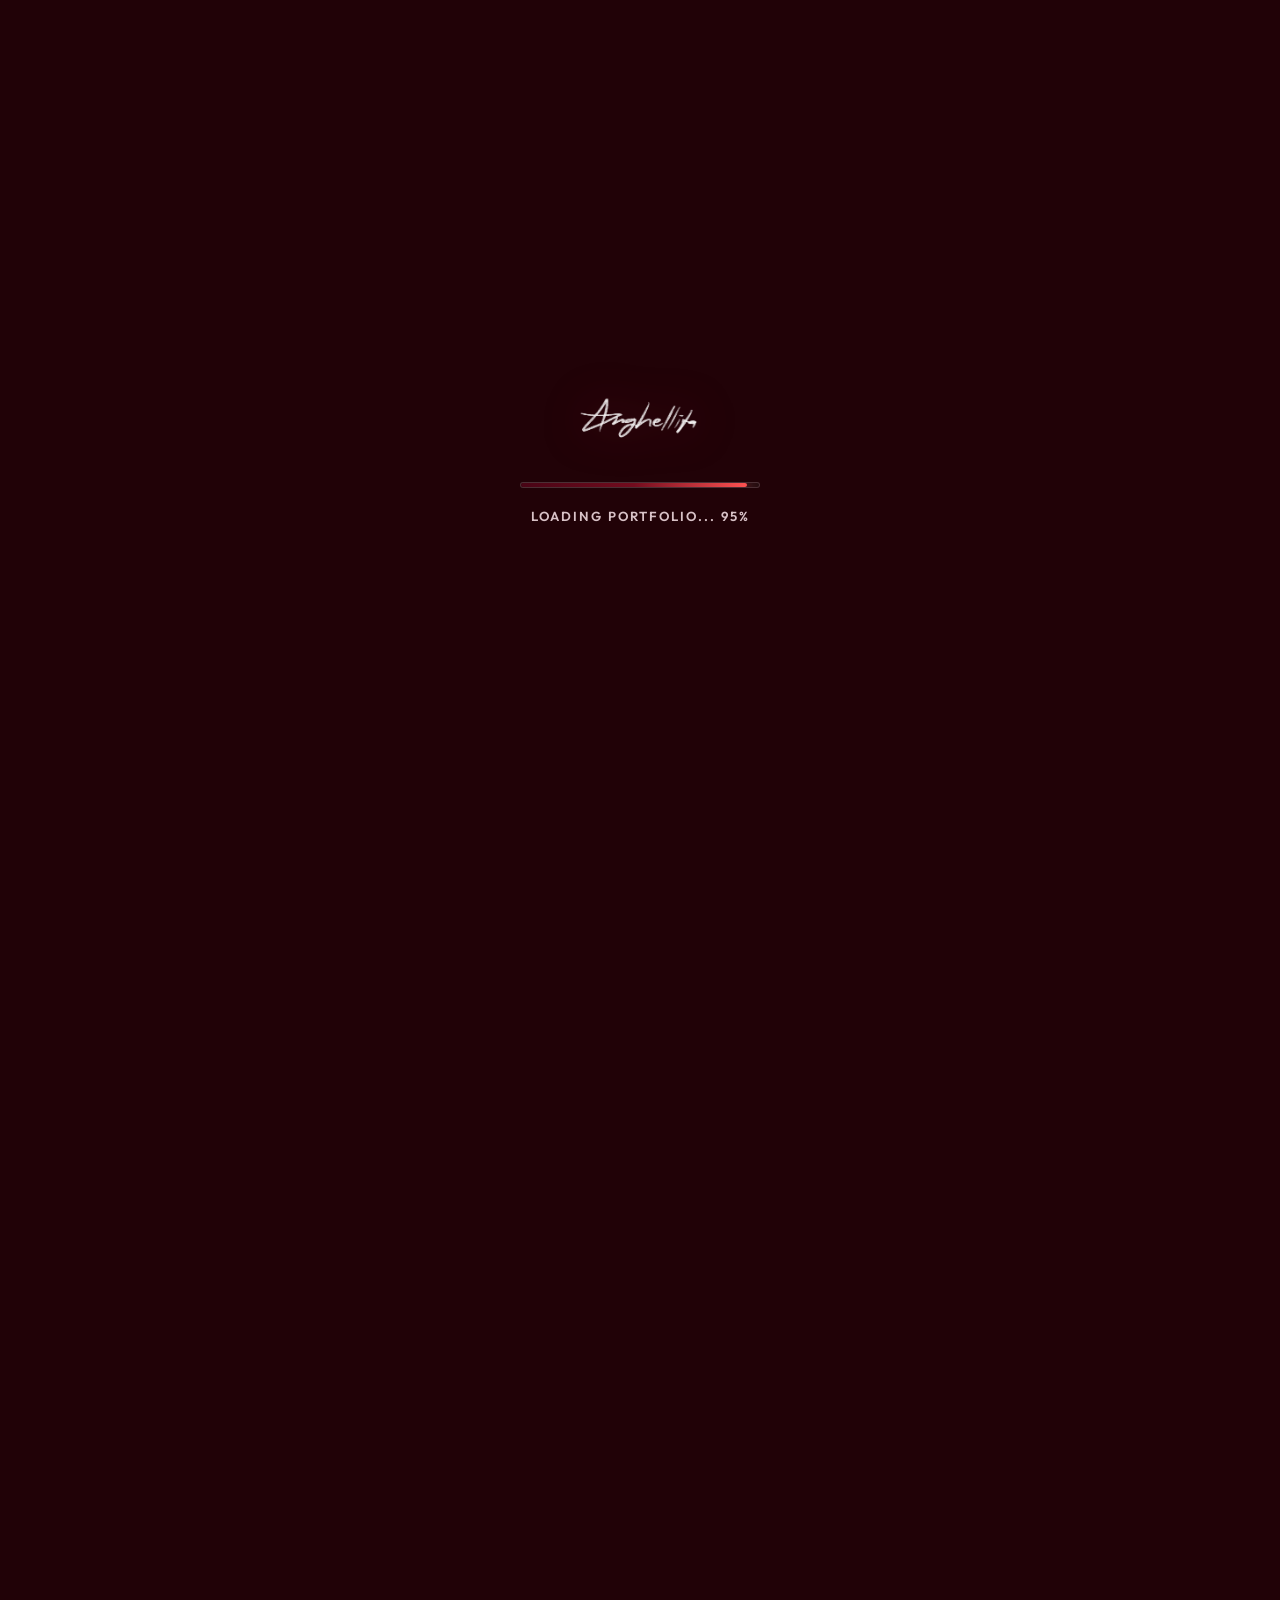
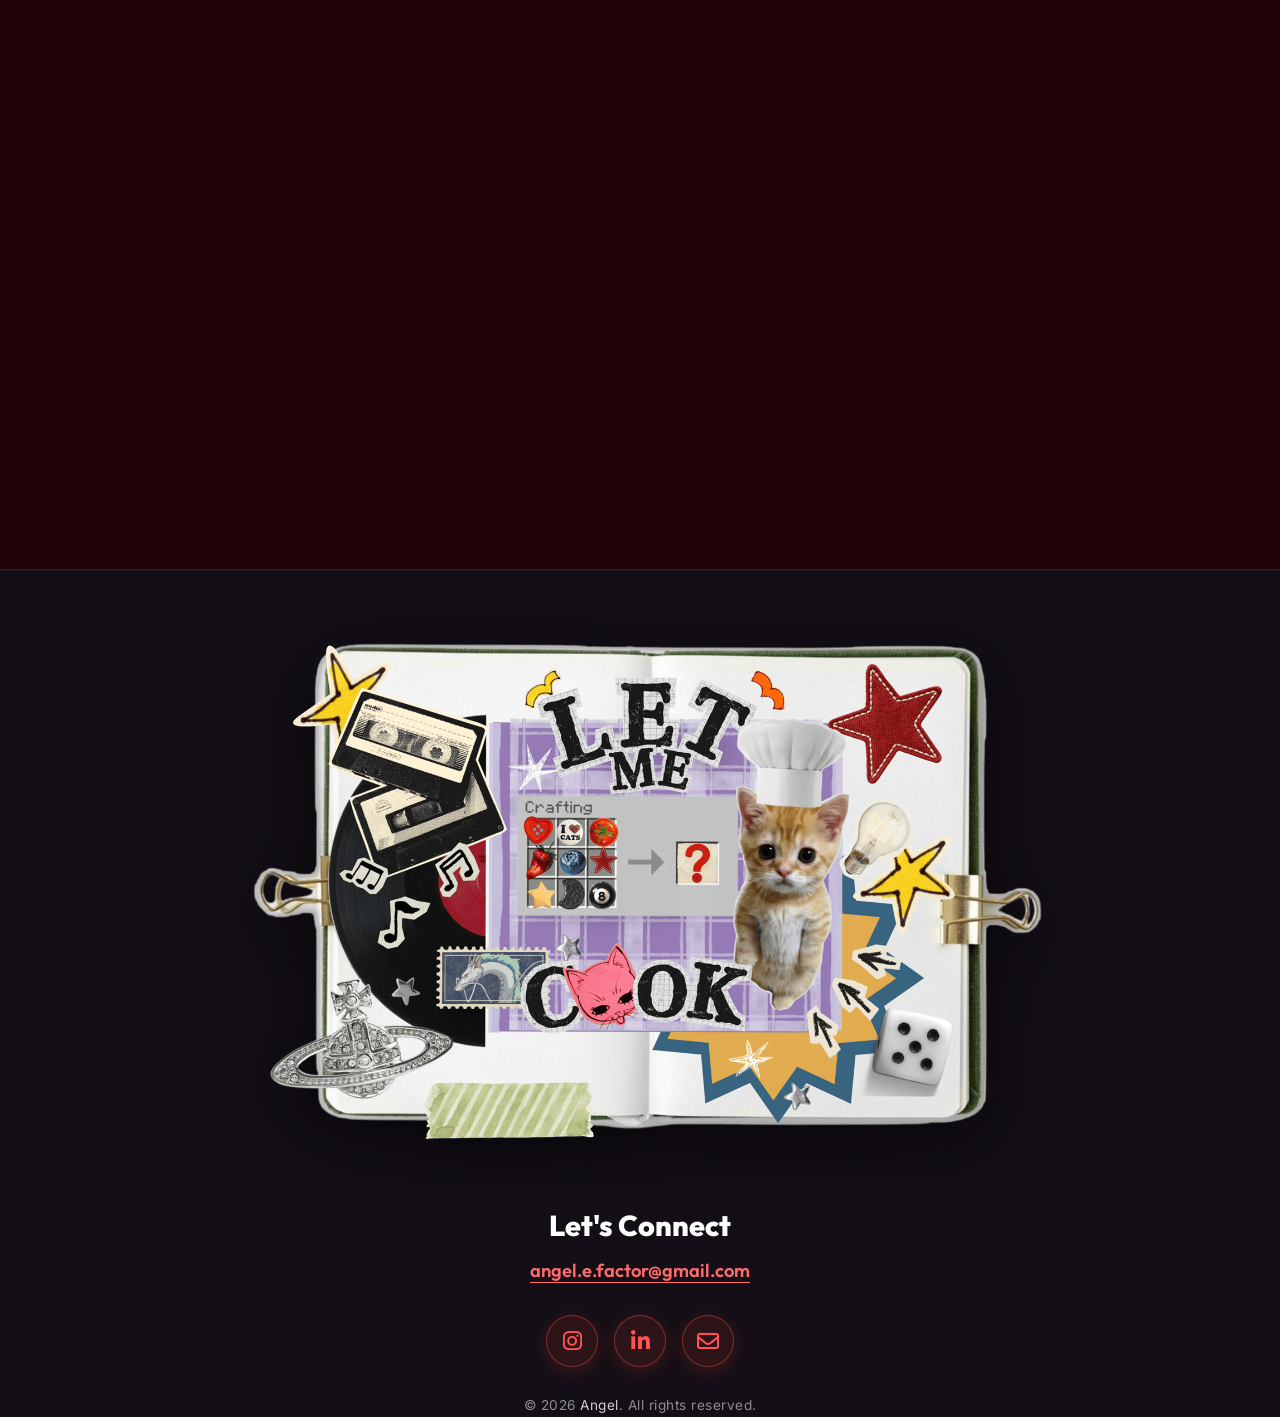
==== commit 08100d1f: "Enhance preloader: extend smooth loading state, decode assets into memory, and add live percentage p" ====
--- a/digitalart.html
+++ b/digitalart.html
@@ -25,6 +25,7 @@
       <div class="loader-bar-bg">
         <div class="loader-bar-fill" id="loaderBarFill"></div>
       </div>
+      <div class="loader-status" id="loaderStatus">Loading Portfolio... 0%</div>
     </div>
   </div>
 
--- a/styles.css
+++ b/styles.css
@@ -144,17 +144,17 @@
   box-shadow: 0 0 12px rgba(181, 7, 7, 0.9);
 }
 
-/* ===== SITE PRELOADER / LOADING STATE ===== */
+/* ===== PRELOADER LOADING STATE ===== */
 .site-loader {
   position: fixed;
   inset: 0;
   z-index: 10000;
-  background: #151515;
+  background: var(--bg-primary);
   display: flex;
   flex-direction: column;
   align-items: center;
   justify-content: center;
-  transition: opacity 0.6s cubic-bezier(0.4, 0, 0.2, 1), visibility 0.6s ease;
+  transition: opacity 0.75s cubic-bezier(0.22, 1, 0.36, 1), visibility 0.75s ease;
 }
 
 .site-loader.hidden {
@@ -168,76 +168,55 @@
   display: flex;
   flex-direction: column;
   align-items: center;
-  gap: 20px;
+  gap: 18px;
 }
 
 .loader-logo {
-  height: 80px;
+  height: 90px;
   width: auto;
-  filter: brightness(0) invert(1);
-  animation: loaderPulse 1.8s ease-in-out infinite alternate;
+  filter: brightness(0) invert(1) drop-shadow(0 0 20px rgba(115, 12, 30, 0.6));
+  animation: loaderPulse 2s ease-in-out infinite alternate;
 }
 
 @keyframes loaderPulse {
   from {
     transform: scale(0.96);
-    filter: brightness(0) invert(1) drop-shadow(0 0 10px rgba(231, 76, 60, 0.2));
+    filter: brightness(0) invert(1) drop-shadow(0 0 12px rgba(115, 12, 30, 0.4));
   }
 
   to {
     transform: scale(1.04);
-    filter: brightness(0) invert(1) drop-shadow(0 0 25px rgba(231, 76, 60, 0.7));
-  }
-}
-
-.loader-spinner-wrap {
-  position: relative;
-  width: 64px;
-  height: 64px;
-  display: flex;
-  align-items: center;
-  justify-content: center;
-}
-
-.loader-spinner {
-  width: 56px;
-  height: 56px;
-  border: 3px solid rgba(255, 255, 255, 0.08);
-  border-top-color: var(--primary-light);
-  border-right-color: var(--accent-pink);
-  border-radius: 50%;
-  animation: loaderSpin 0.9s linear infinite;
-}
-
-@keyframes loaderSpin {
-  to {
-    transform: rotate(360deg);
-  }
-}
-
-.loader-text {
-  font-family: var(--font-heading);
-  font-size: 0.85rem;
-  font-weight: 600;
-  letter-spacing: 2px;
-  color: rgba(255, 255, 255, 0.7);
-  text-transform: uppercase;
+    filter: brightness(0) invert(1) drop-shadow(0 0 28px rgba(255, 82, 82, 0.75));
+  }
 }
 
 .loader-bar-bg {
-  width: 180px;
-  height: 4px;
-  background: rgba(255, 255, 255, 0.1);
-  border-radius: 2px;
+  width: 240px;
+  height: 6px;
+  background: rgba(255, 235, 240, 0.08);
+  border: 1px solid rgba(255, 235, 240, 0.12);
+  border-radius: 999px;
   overflow: hidden;
+  box-shadow: inset 0 2px 6px rgba(0, 0, 0, 0.4);
 }
 
 .loader-bar-fill {
   height: 100%;
   width: 0%;
-  background: linear-gradient(90deg, #660000, #8b0000, #b50707);
-  box-shadow: 0 0 10px rgba(181, 7, 7, 0.8);
-  transition: width 0.2s linear;
+  background: linear-gradient(90deg, #480415 0%, #730c1e 50%, #ff5252 100%);
+  box-shadow: 0 0 14px rgba(255, 82, 82, 0.9), 0 0 24px rgba(115, 12, 30, 0.8);
+  border-radius: 999px;
+  transition: width 0.25s cubic-bezier(0.22, 1, 0.36, 1);
+}
+
+.loader-status {
+  font-family: var(--font-heading);
+  font-size: 0.82rem;
+  font-weight: 600;
+  letter-spacing: 2px;
+  color: var(--text-secondary);
+  text-transform: uppercase;
+  min-height: 20px;
 }
 
 /* ===== PAGE TRANSITION OVERLAY & HARDWARE ACCELERATION ===== */
